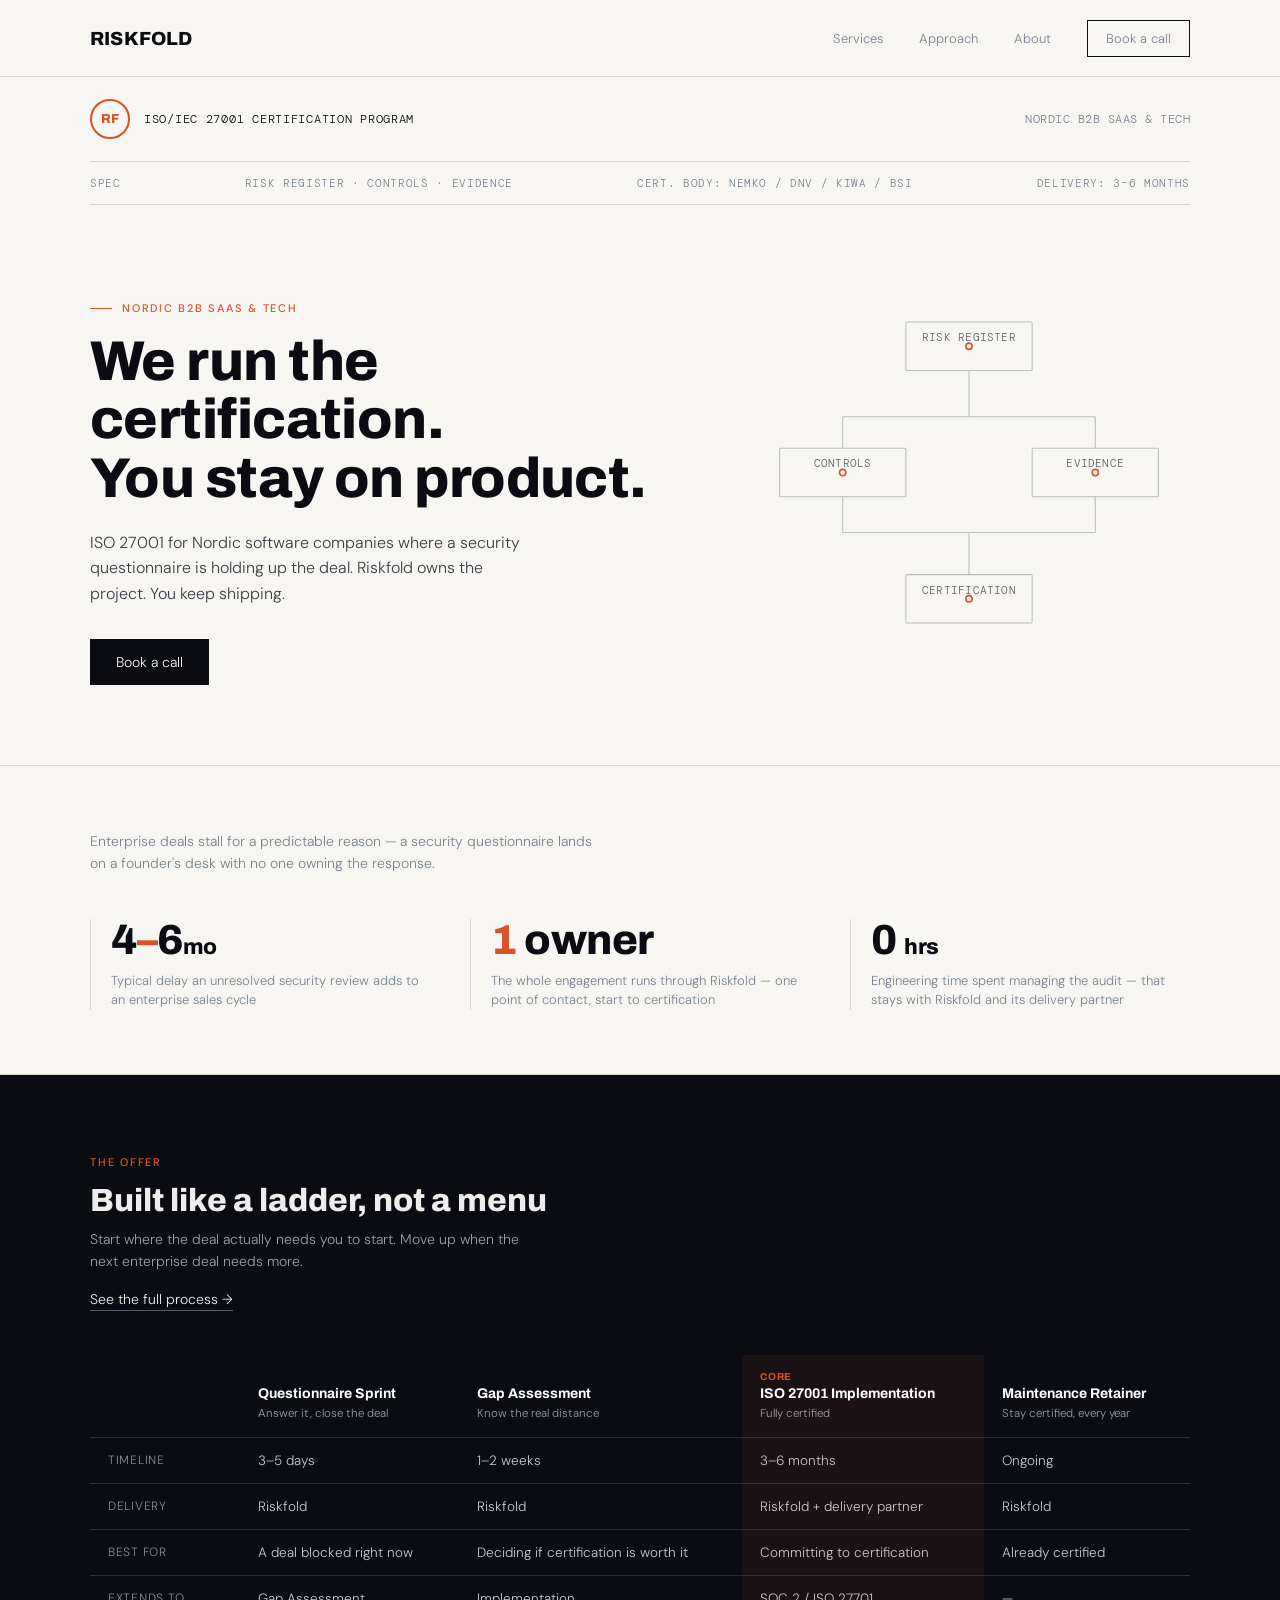
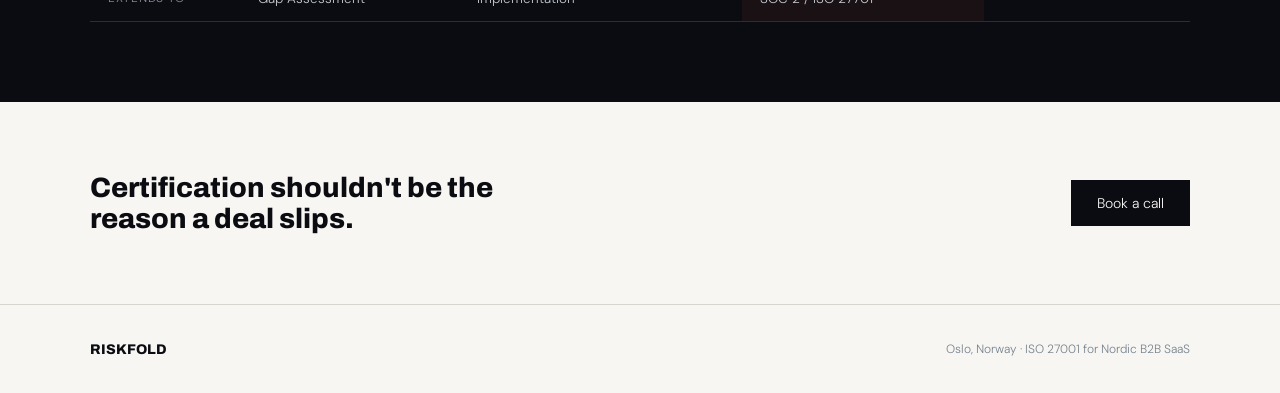
==== index.html @ 3b09d720 "Add files via upload More changes to mobile site" ====
<!DOCTYPE html>
<html lang="en">
<head>
<meta charset="UTF-8">
<meta name="viewport" content="width=device-width, initial-scale=1">
<title>Riskfold — ISO 27001 for Nordic B2B SaaS</title>
<meta name="description" content="We run the ISO 27001 certification. You stay on product. Certification support for Nordic B2B SaaS and technology companies.">
<link rel="preconnect" href="https://fonts.googleapis.com">
<link href="https://fonts.googleapis.com/css2?family=Archivo:wght@500;700;800;900&family=DM+Sans:opsz,wght@9..40,300;9..40,400;9..40,500&family=DM+Mono:wght@400;500&display=swap" rel="stylesheet">
<link rel="stylesheet" href="styles.css">
<script>
  window.va = window.va || function () { (window.vaq = window.vaq || []).push(arguments); };
</script>
<script defer src="/_vercel/insights/script.js"></script>
<link rel="icon" href="favicon.ico" sizes="any">
<link rel="icon" type="image/png" sizes="32x32" href="favicon-32x32.png">
<link rel="icon" type="image/png" sizes="16x16" href="favicon-16x16.png">
<link rel="apple-touch-icon" sizes="180x180" href="apple-touch-icon.png">
<script src="nav.js" defer></script>
</head>
<body>

<nav>
  <div class="wrap">
    <a class="word" href="index.html">RISKFOLD</a>
    <div class="navlinks">
      <a href="services.html">Services</a>
      <a href="approach.html">Approach</a>
      <a href="about.html">About</a>
      <a class="nav-cta" href="contact.html">Book a call</a>
    </div>
    <button class="nav-toggle" aria-label="Open menu" aria-expanded="false">
      <span></span><span></span><span></span>
    </button>
  </div>
</nav>
<div class="mobile-menu" id="mobileMenu">
  <a href="index.html">Home</a>
  <a href="services.html">Services</a>
  <a href="approach.html">Approach</a>
  <a href="about.html">About</a>
  <a class="nav-cta-mobile" href="contact.html">Book a call</a>
</div>

<div class="wrap">
  <div class="badgebar">
    <div class="badgebar-l"><a class="badge-circle" href="https://www.linkedin.com/company/riskfold" target="_blank" rel="noopener" aria-label="Riskfold on LinkedIn">RF</a><div class="badgebar-tag">ISO/IEC 27001 Certification Program</div></div>
    <div class="badgebar-r">Nordic B2B SaaS &amp; Tech</div>
  </div>
  <div class="specbar">
    <span>Spec</span>
    <span>Risk Register · Controls · Evidence</span>
    <span>Cert. Body: Nemko / DNV / Kiwa / BSI</span>
    <span>Delivery: 3–6 Months</span>
  </div>
</div>

<section class="hero">
  <div class="wrap hero-grid">
    <div>
      <div class="eyebrow">Nordic B2B SaaS &amp; tech</div>
      <h1 class="hero-h disp">We run the certification.<br>You stay on product.</h1>
      <p class="hero-sub">ISO 27001 for Nordic software companies where a security questionnaire is holding up the deal. Riskfold owns the project. You keep shipping.</p>
      <div class="cta-row">
        <a class="cta-primary" href="contact.html">Book a call</a>
      </div>
    </div>
    <div>
      <svg class="schematic" viewBox="0 0 420 360" xmlns="http://www.w3.org/2000/svg" role="img" aria-label="Schematic diagram of an ISMS control structure">
        <g fill="none" stroke="#B9BCC1" stroke-width="1">
          <rect x="150" y="20" width="120" height="46" rx="1"/>
          <rect x="30" y="140" width="120" height="46" rx="1"/>
          <rect x="270" y="140" width="120" height="46" rx="1"/>
          <rect x="150" y="260" width="120" height="46" rx="1"/>
          <line x1="210" y1="66" x2="210" y2="110"/>
          <line x1="90" y1="110" x2="330" y2="110"/>
          <line x1="90" y1="110" x2="90" y2="140"/>
          <line x1="330" y1="110" x2="330" y2="140"/>
          <line x1="90" y1="186" x2="90" y2="220"/>
          <line x1="330" y1="186" x2="330" y2="220"/>
          <line x1="90" y1="220" x2="330" y2="220"/>
          <line x1="210" y1="220" x2="210" y2="260"/>
        </g>
        <g fill="none" stroke="#DB5227" stroke-width="1.5">
          <circle cx="210" cy="43" r="3"/>
          <circle cx="90" cy="163" r="3"/>
          <circle cx="330" cy="163" r="3"/>
          <circle cx="210" cy="283" r="3"/>
        </g>
        <g font-family="DM Mono, monospace" font-size="10.5" fill="#5B5F66" letter-spacing="0.02em">
          <text x="210" y="38" text-anchor="middle">RISK REGISTER</text>
          <text x="90" y="158" text-anchor="middle">CONTROLS</text>
          <text x="330" y="158" text-anchor="middle">EVIDENCE</text>
          <text x="210" y="278" text-anchor="middle">CERTIFICATION</text>
        </g>
      </svg>
    </div>
  </div>
</section>

<section class="stats">
  <div class="wrap">
    <p class="stats-head">Enterprise deals stall for a predictable reason — a security questionnaire lands on a founder's desk with no one owning the response.</p>
    <div class="stat-row">
      <div class="stat">
        <div class="stat-num disp">4<span class="accent">–</span>6<span style="font-size:22px;">mo</span></div>
        <div class="stat-label">Typical delay an unresolved security review adds to an enterprise sales cycle</div>
      </div>
      <div class="stat">
        <div class="stat-num disp"><span class="accent">1</span> owner</div>
        <div class="stat-label">The whole engagement runs through Riskfold — one point of contact, start to certification</div>
      </div>
      <div class="stat">
        <div class="stat-num disp">0 <span style="font-size:22px;">hrs</span></div>
        <div class="stat-label">Engineering time spent managing the audit — that stays with Riskfold and its delivery partner</div>
      </div>
    </div>
  </div>
</section>

<section class="spec">
  <div class="wrap">
    <div class="spec-head">
      <div class="spec-eyebrow">The offer</div>
      <div class="spec-title disp">Built like a ladder, not a menu</div>
      <p class="spec-desc">Start where the deal actually needs you to start. Move up when the next enterprise deal needs more.</p>
      <a class="cta-secondary-light" href="approach.html">See the full process →</a>
    </div>
    <div class="table-scroll">
    <table class="spec-table">
      <thead>
        <tr>
          <th></th>
          <th class="tier-h">Questionnaire Sprint<span class="sub">Answer it, close the deal</span></th>
          <th class="tier-h">Gap Assessment<span class="sub">Know the real distance</span></th>
          <th class="tier-h featured"><span class="tag">Core</span>ISO 27001 Implementation<span class="sub">Fully certified</span></th>
          <th class="tier-h">Maintenance Retainer<span class="sub">Stay certified, every year</span></th>
        </tr>
      </thead>
      <tbody>
        <tr>
          <td>Timeline</td>
          <td>3–5 days</td>
          <td>1–2 weeks</td>
          <td class="featured">3–6 months</td>
          <td>Ongoing</td>
        </tr>
        <tr>
          <td>Delivery</td>
          <td>Riskfold</td>
          <td>Riskfold</td>
          <td class="featured">Riskfold + delivery partner</td>
          <td>Riskfold</td>
        </tr>
        <tr>
          <td>Best for</td>
          <td>A deal blocked right now</td>
          <td>Deciding if certification is worth it</td>
          <td class="featured">Committing to certification</td>
          <td>Already certified</td>
        </tr>
        <tr>
          <td>Extends to</td>
          <td>Gap Assessment</td>
          <td>Implementation</td>
          <td class="featured">SOC 2 / ISO 27701</td>
          <td>—</td>
        </tr>
      </tbody>
    </table>
    </div>
  </div>
</section>

<section class="strip">
  <div class="wrap strip-grid">
    <div class="strip-h disp">Certification shouldn't be the reason a deal slips.</div>
    <a class="cta-primary" href="contact.html">Book a call</a>
  </div>
</section>

<footer>
  <div class="wrap foot-grid">
    <div class="foot-word">RISKFOLD</div>
    <div class="foot-meta">Oslo, Norway · ISO 27001 for Nordic B2B SaaS</div>
  </div>
</footer>

</body>
</html>
---- styles.css ----
:root{
  --paper:#F7F6F3;
  --ink:#0A0C12;
  --steel:#76828E;
  --hairline:#D8D5CE;
  --accent:#DB5227;
  --dark:#0A0C12;
  --dark-line:#2B2E38;
}
*{box-sizing:border-box;margin:0;padding:0;}
html{scroll-behavior:smooth;}
html, body{overflow-x:hidden;max-width:100%;}
body{
  background:var(--paper);
  color:var(--ink);
  font-family:'DM Sans',sans-serif;
  font-weight:300;
  -webkit-font-smoothing:antialiased;
}
.disp{font-family:'Archivo',sans-serif;}
.mono{font-family:'DM Mono',monospace;}
a{color:inherit;}
.wrap{max-width:1180px;margin:0 auto;padding:0 40px;}
@media (max-width:720px){ .wrap{padding:0 20px;} }

/* NAV */
nav{border-bottom:1px solid var(--hairline);}
nav .wrap{display:flex;align-items:center;justify-content:space-between;height:76px;}
.word{font-family:'Archivo',sans-serif;font-weight:800;font-size:19px;letter-spacing:.01em;text-decoration:none;color:var(--ink);}
.navlinks{display:flex;gap:36px;align-items:center;}
.navlinks a{font-size:13px;color:var(--steel);text-decoration:none;}
.navlinks a:hover, .navlinks a.active{color:var(--ink);}
.nav-cta{
  font-size:13px;color:var(--ink);border:1px solid var(--ink);padding:9px 18px;
  text-decoration:none;transition:background .15s,color .15s;
}
.nav-cta:hover{background:var(--accent);border-color:var(--accent);color:var(--paper);}
@media (max-width:720px){ .navlinks{display:none;} }

.nav-toggle{
  display:none;
  flex-direction:column;
  justify-content:center;
  align-items:flex-end;
  gap:5px;
  width:32px;height:32px;
  background:none;border:none;cursor:pointer;padding:0;
  flex:none;
}
.nav-toggle span{
  display:block;width:24px;height:2px;background:var(--ink);
  transition:transform .2s ease, opacity .2s ease;
}
.nav-toggle.open span:nth-child(1){transform:translateY(7px) rotate(45deg);}
.nav-toggle.open span:nth-child(2){opacity:0;}
.nav-toggle.open span:nth-child(3){transform:translateY(-7px) rotate(-45deg);width:24px;}
@media (max-width:720px){ .nav-toggle{display:flex;} }

.mobile-menu{display:none;flex-direction:column;border-bottom:1px solid var(--hairline);background:var(--paper);}
.mobile-menu.open{display:flex;}
.mobile-menu a{padding:16px 20px;font-size:15px;color:var(--ink);text-decoration:none;border-top:1px solid var(--hairline);}
.mobile-menu a:first-child{border-top:none;}
.mobile-menu a.nav-cta-mobile{color:var(--accent);font-weight:500;}
@media (min-width:721px){ .mobile-menu{display:none !important;} }

/* BADGE / SPEC BAR (all pages) */
.badgebar{padding:22px 0;border-bottom:1px solid var(--hairline);display:flex;justify-content:space-between;align-items:center;gap:16px;flex-wrap:wrap;}
.badgebar-l{display:flex;align-items:center;gap:14px;}
.badge-circle{width:40px;height:40px;flex:none;border-radius:50%;border:2px solid var(--accent);display:flex;align-items:center;justify-content:center;font-family:'Archivo',sans-serif;font-weight:800;font-size:13px;letter-spacing:-0.01em;color:var(--accent);text-decoration:none;transition:background .15s,color .15s;}
.badge-circle:hover{background:var(--accent);color:#fff;}
.badgebar-tag{font-family:'DM Mono',monospace;font-size:12px;letter-spacing:.06em;text-transform:uppercase;color:var(--ink);}
.badgebar-r{font-family:'DM Mono',monospace;font-size:12px;letter-spacing:.04em;text-transform:uppercase;color:var(--steel);}
@media (max-width:720px){ .badgebar-r{display:none;} }
.specbar{padding:14px 0;border-bottom:1px solid var(--hairline);display:flex;justify-content:space-between;flex-wrap:wrap;gap:10px 24px;}
.specbar span{font-family:'DM Mono',monospace;font-size:11px;letter-spacing:.06em;color:var(--steel);text-transform:uppercase;}
@media (max-width:900px){ .specbar span:nth-child(n+3){display:none;} }

/* PAGE HEADER (interior pages) */
.pagehead{padding:72px 0 56px;border-bottom:1px solid var(--hairline);}
.eyebrow{
  font-size:11px;letter-spacing:.16em;text-transform:uppercase;color:var(--accent);
  font-weight:500;margin-bottom:18px;display:flex;align-items:center;gap:10px;
}
.eyebrow::before{content:'';width:22px;height:1px;background:var(--accent);}
h1.page-h{font-size:44px;line-height:1.08;font-weight:800;letter-spacing:-.01em;margin-bottom:18px;max-width:760px;}
@media (max-width:720px){ h1.page-h{font-size:32px;} }
.page-sub{font-size:16px;line-height:1.6;color:#3A3D44;max-width:560px;}

/* HERO (home only) */
.hero{padding:96px 0 80px;border-bottom:1px solid var(--hairline);}
.hero-grid{display:grid;grid-template-columns:1.15fr 0.85fr;gap:60px;align-items:center;}
@media (max-width:900px){ .hero-grid{grid-template-columns:1fr;} }
h1.hero-h{font-size:56px;line-height:1.04;font-weight:800;letter-spacing:-.01em;margin-bottom:22px;}
@media (max-width:720px){ h1.hero-h{font-size:38px;} }
.hero-sub{font-size:16px;line-height:1.6;color:#3A3D44;max-width:440px;margin-bottom:32px;}
.cta-row{display:flex;gap:14px;align-items:center;flex-wrap:wrap;}
.cta-primary{
  background:var(--ink);color:var(--paper);font-size:14px;padding:14px 26px;
  text-decoration:none;display:inline-block;transition:background .15s;border:none;cursor:pointer;
  font-family:'DM Sans',sans-serif;
}
.cta-primary:hover{background:var(--accent);}
.cta-secondary{font-size:14px;color:var(--ink);text-decoration:none;border-bottom:1px solid var(--ink);padding-bottom:2px;}
.cta-secondary-light{font-size:14px;color:#EDEDEB;text-decoration:none;border-bottom:1px solid #5A5F6A;padding-bottom:2px;display:inline-block;margin-top:18px;transition:color .15s,border-color .15s;}
.cta-secondary-light:hover{color:var(--accent);border-color:var(--accent);}
.schematic{width:100%;height:auto;}

/* STATS */
.stats{padding:64px 0;border-bottom:1px solid var(--hairline);}
.stats-head{font-size:14px;color:var(--steel);max-width:520px;margin-bottom:44px;line-height:1.6;}
.stat-row{display:grid;grid-template-columns:repeat(3,1fr);gap:40px;}
@media (max-width:720px){ .stat-row{grid-template-columns:1fr;gap:32px;} }
.stat{border-left:1px solid var(--hairline);padding-left:20px;}
.stat-num{font-family:'Archivo',sans-serif;font-weight:800;font-size:42px;line-height:1;
  font-variant-numeric:tabular-nums;letter-spacing:-.01em;}
.stat-num .accent{color:var(--accent);}
.stat-label{font-size:13px;color:var(--steel);margin-top:10px;line-height:1.5;}

/* SPEC / SIGNATURE TABLE */
.spec{background:var(--dark);color:#EDEDEB;padding:80px 0;}
.spec-head{margin-bottom:44px;}
.spec-eyebrow{font-size:11px;letter-spacing:.16em;text-transform:uppercase;color:var(--accent);font-weight:500;margin-bottom:14px;}
.spec-title{font-family:'Archivo',sans-serif;font-weight:800;font-size:32px;margin-bottom:10px;}
.spec-desc{font-size:14px;color:#9BA0AA;max-width:460px;line-height:1.6;}
.table-scroll{overflow-x:auto;-webkit-overflow-scrolling:touch;margin:0 -4px;padding:0 4px;}
.spec-table{width:100%;min-width:640px;border-collapse:collapse;font-size:13.5px;}
.spec-table th{text-align:left;font-family:'Archivo',sans-serif;font-weight:700;font-size:14px;
  padding:16px 18px;border-bottom:1px solid var(--dark-line);vertical-align:bottom;}
.spec-table th.tier-h{color:#fff;}
.spec-table th.tier-h .sub{display:block;font-family:'DM Sans',sans-serif;font-weight:300;font-size:11.5px;color:#9BA0AA;margin-top:5px;}
.spec-table td{padding:14px 18px;border-bottom:1px solid var(--dark-line);color:#C7CAD1;vertical-align:top;}
.spec-table td:first-child, .spec-table th:first-child{color:#8B909A;font-size:12px;text-transform:uppercase;letter-spacing:.06em;width:150px;}
.spec-table tr td.featured, .spec-table th.featured{background:rgba(219,82,39,0.08);}
.spec-table th.featured{color:#fff;}
.spec-table .tag{font-size:10px;letter-spacing:.08em;text-transform:uppercase;color:var(--accent);display:block;margin-bottom:4px;}
@media (max-width:900px){
  .spec-table{font-size:12px;}
  .spec-table td, .spec-table th{padding:10px 10px;}
  .spec-table td:first-child, .spec-table th:first-child{width:90px;}
}

/* SERVICE TIER CARDS (services page) */
.tiers{padding:70px 0;border-bottom:1px solid var(--hairline);}
.tier-list{display:flex;flex-direction:column;}
.tier-card{display:grid;grid-template-columns:44px 1fr 220px;gap:28px;padding:36px 0;border-top:1px solid var(--hairline);}
.tier-card:last-child{border-bottom:1px solid var(--hairline);}
@media (max-width:800px){ .tier-card{grid-template-columns:1fr;gap:12px;} }
.tier-idx{font-family:'DM Mono',monospace;font-size:13px;color:var(--steel);padding-top:4px;}
.tier-body h3{font-family:'Archivo',sans-serif;font-weight:700;font-size:21px;margin-bottom:8px;}
.tier-body p{font-size:14.5px;line-height:1.65;color:#3A3D44;max-width:520px;margin-bottom:14px;}
.tier-body .cta-primary{padding:13px 110px;font-size:13px;display:table;margin:4px auto 0;}
.tier-meta{font-size:12px;color:var(--steel);text-align:right;}
.tier-meta span{display:block;margin-bottom:6px;}
.tier-meta b{color:var(--ink);font-weight:500;display:block;}
@media (max-width:800px){ .tier-meta{text-align:left;} .tier-body .cta-primary{margin:4px 0 0;} }

/* TIMELINE (approach page) */
.timeline{padding:70px 0;border-bottom:1px solid var(--hairline);}
.tl-item{display:grid;grid-template-columns:80px 1fr;gap:24px;padding:28px 0;border-top:1px solid var(--hairline);}
.tl-item:last-child{border-bottom:1px solid var(--hairline);}
@media (max-width:700px){ .tl-item{grid-template-columns:1fr;gap:6px;} }
.tl-num{font-family:'Archivo',sans-serif;font-weight:800;font-size:22px;color:var(--accent);}
.tl-body h3{font-family:'Archivo',sans-serif;font-weight:700;font-size:17px;margin-bottom:8px;}
.tl-body p{font-size:14px;line-height:1.65;color:#3A3D44;max-width:600px;}

/* CALLOUT (used on approach/about) */
.callout{background:#EFEDE7;border-left:2px solid var(--accent);padding:24px 28px;margin:0 0 4px;}
.callout p{font-size:14px;line-height:1.65;color:#2E3036;}
.callout p strong{color:var(--ink);}

/* ABOUT bio */
.bio{padding:70px 0;border-bottom:1px solid var(--hairline);}
.bio-grid{display:grid;grid-template-columns:1fr 1fr;gap:60px;}
@media (max-width:800px){ .bio-grid{grid-template-columns:1fr;} }
.bio-grid h2{font-family:'Archivo',sans-serif;font-weight:800;font-size:24px;margin-bottom:16px;}
.bio-grid p{font-size:15px;line-height:1.7;color:#2E3036;margin-bottom:16px;}
.creds{list-style:none;margin-top:8px;}
.creds li{font-size:13px;color:var(--steel);padding:10px 0;border-top:1px solid var(--hairline);}
.creds li:last-child{border-bottom:1px solid var(--hairline);}
.creds li b{color:var(--ink);font-weight:500;}

/* CONTACT */
.contact-wrap{padding:70px 0;border-bottom:1px solid var(--hairline);}
.contact-grid{display:grid;grid-template-columns:1fr 1fr;gap:60px;}
@media (max-width:800px){ .contact-grid{grid-template-columns:1fr;} }
.contact-info h2{font-family:'Archivo',sans-serif;font-weight:800;font-size:22px;margin-bottom:14px;}
.contact-info p{font-size:14.5px;line-height:1.7;color:#3A3D44;margin-bottom:26px;max-width:400px;}
.contact-list{list-style:none;}
.contact-list li{padding:12px 0;border-top:1px solid var(--hairline);font-size:13.5px;}
.contact-list li:last-child{border-bottom:1px solid var(--hairline);}
.contact-list span{display:block;color:var(--steel);font-size:11px;text-transform:uppercase;letter-spacing:.06em;margin-bottom:3px;}
.contact-list a{text-decoration:none;color:var(--ink);}
.contact-list a:hover{color:var(--accent);}

.form-group{margin-bottom:18px;}
.form-group label{display:block;font-size:12px;color:var(--steel);text-transform:uppercase;letter-spacing:.06em;margin-bottom:7px;}
.form-group input, .form-group textarea{
  width:100%;border:1px solid var(--hairline);background:#fff;padding:12px 14px;
  font-family:'DM Sans',sans-serif;font-size:14px;color:var(--ink);outline:none;
}
.form-group input:focus, .form-group textarea:focus{border-color:var(--ink);}
.form-group textarea{resize:vertical;min-height:110px;}
.form-note{font-size:12px;color:var(--steel);margin-top:14px;}

/* CTA STRIP */
.strip{padding:70px 0;border-bottom:1px solid var(--hairline);}
.strip-grid{display:flex;justify-content:space-between;align-items:center;gap:30px;flex-wrap:wrap;}
.strip-h{font-family:'Archivo',sans-serif;font-weight:800;font-size:28px;max-width:480px;}

/* FOOTER */
footer{padding:36px 0;}
.foot-grid{display:flex;justify-content:space-between;align-items:center;flex-wrap:wrap;gap:12px;}
.foot-word{font-family:'Archivo',sans-serif;font-weight:800;font-size:14px;}
.foot-meta{font-size:12px;color:var(--steel);}
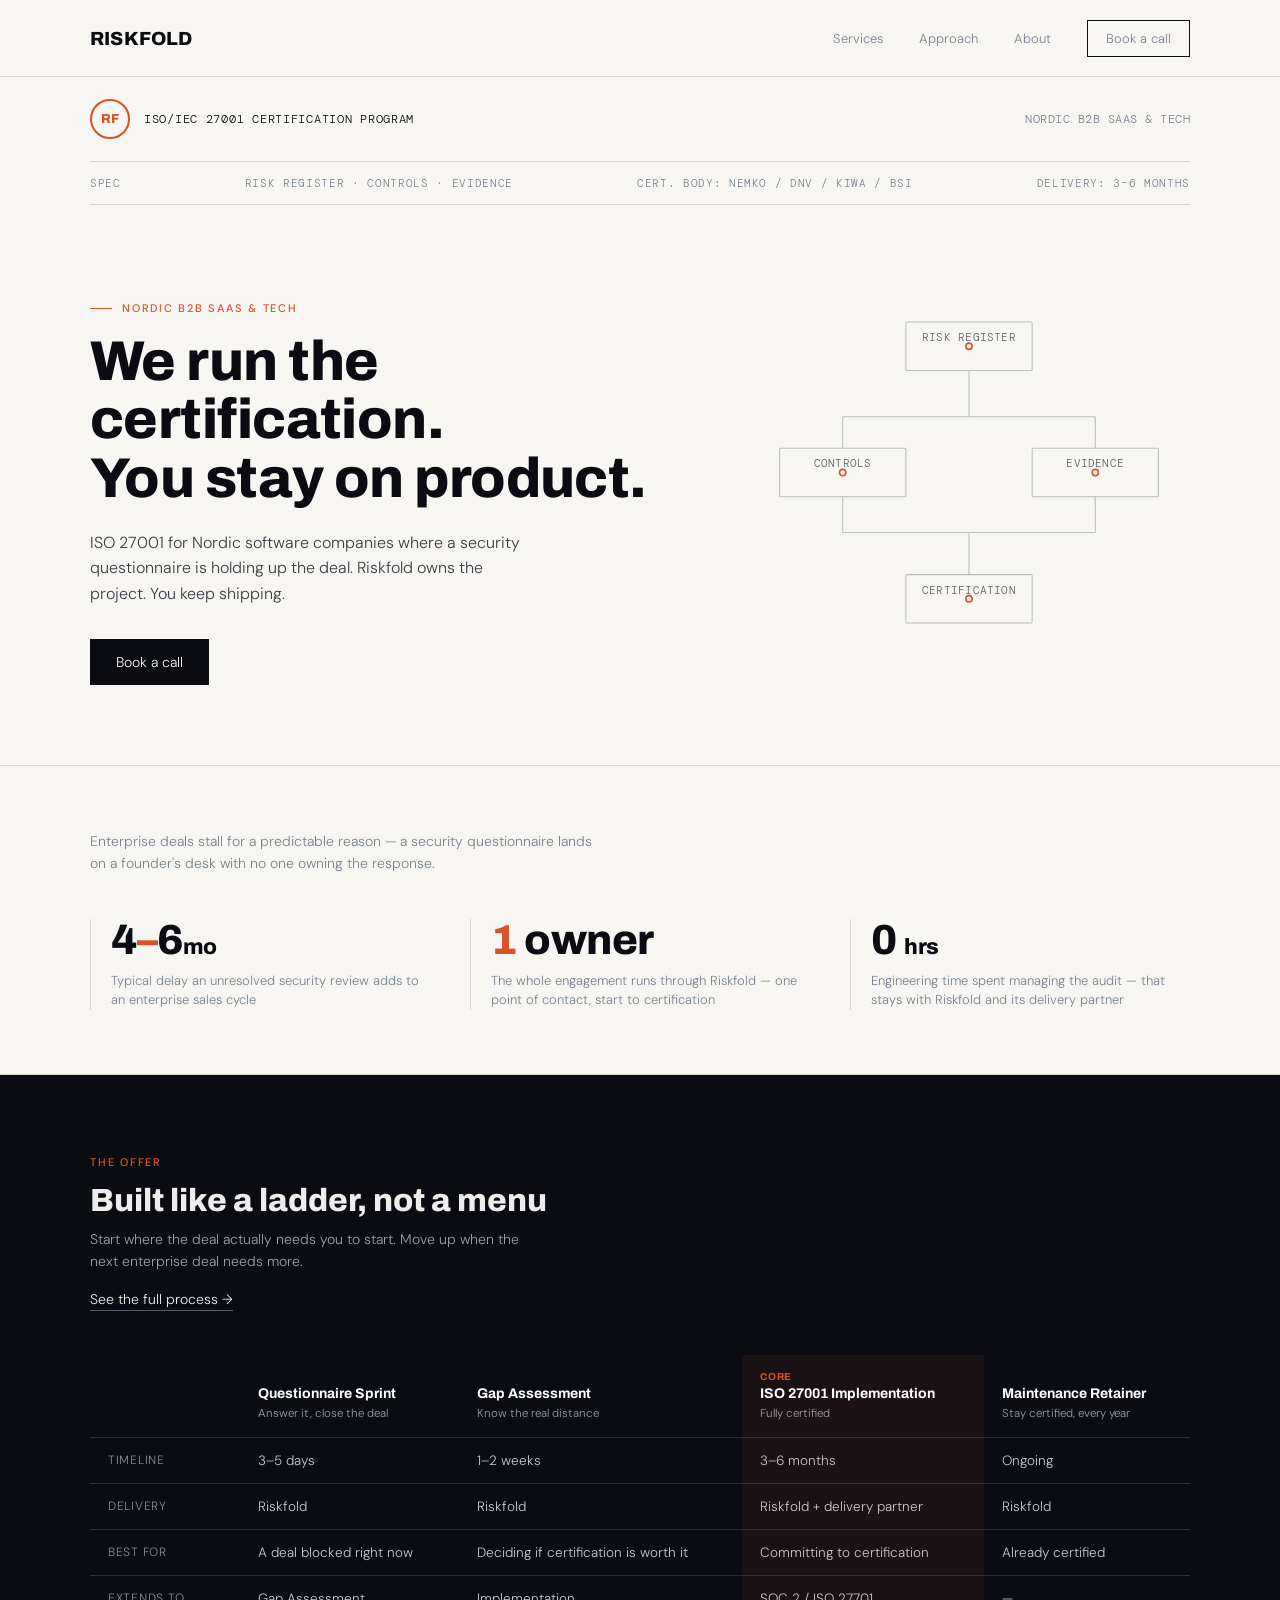
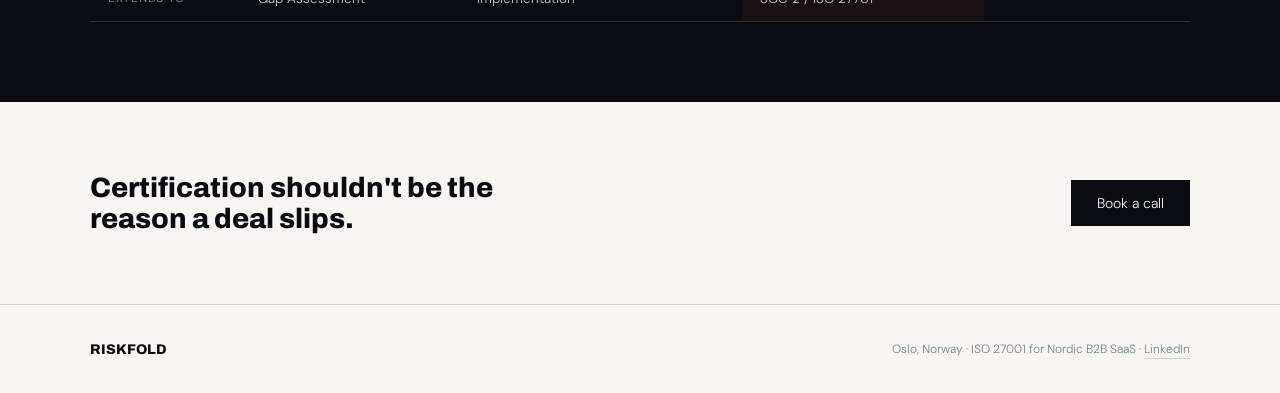
==== commit 79e7385c: "updated with linkedin" ====
--- a/index.html
+++ b/index.html
@@ -169,6 +169,50 @@
       </tbody>
     </table>
     </div>
+
+    <div class="spec-cards">
+      <div class="spec-card">
+        <div class="spec-card-head">
+          <h3>Questionnaire Sprint</h3>
+          <p class="spec-card-sub">Answer it, close the deal</p>
+        </div>
+        <div class="spec-card-row"><span>Timeline</span><span>3–5 days</span></div>
+        <div class="spec-card-row"><span>Delivery</span><span>Riskfold</span></div>
+        <div class="spec-card-row"><span>Best for</span><span>A deal blocked right now</span></div>
+        <div class="spec-card-row"><span>Extends to</span><span>Gap Assessment</span></div>
+      </div>
+      <div class="spec-card">
+        <div class="spec-card-head">
+          <h3>Gap Assessment</h3>
+          <p class="spec-card-sub">Know the real distance</p>
+        </div>
+        <div class="spec-card-row"><span>Timeline</span><span>1–2 weeks</span></div>
+        <div class="spec-card-row"><span>Delivery</span><span>Riskfold</span></div>
+        <div class="spec-card-row"><span>Best for</span><span>Deciding if certification is worth it</span></div>
+        <div class="spec-card-row"><span>Extends to</span><span>Implementation</span></div>
+      </div>
+      <div class="spec-card featured">
+        <div class="spec-card-head">
+          <span class="tag">Core</span>
+          <h3>ISO 27001 Implementation</h3>
+          <p class="spec-card-sub">Fully certified</p>
+        </div>
+        <div class="spec-card-row"><span>Timeline</span><span>3–6 months</span></div>
+        <div class="spec-card-row"><span>Delivery</span><span>Riskfold + delivery partner</span></div>
+        <div class="spec-card-row"><span>Best for</span><span>Committing to certification</span></div>
+        <div class="spec-card-row"><span>Extends to</span><span>SOC 2 / ISO 27701</span></div>
+      </div>
+      <div class="spec-card">
+        <div class="spec-card-head">
+          <h3>Maintenance Retainer</h3>
+          <p class="spec-card-sub">Stay certified, every year</p>
+        </div>
+        <div class="spec-card-row"><span>Timeline</span><span>Ongoing</span></div>
+        <div class="spec-card-row"><span>Delivery</span><span>Riskfold</span></div>
+        <div class="spec-card-row"><span>Best for</span><span>Already certified</span></div>
+        <div class="spec-card-row"><span>Extends to</span><span>—</span></div>
+      </div>
+    </div>
   </div>
 </section>
 
@@ -182,7 +226,7 @@
 <footer>
   <div class="wrap foot-grid">
     <div class="foot-word">RISKFOLD</div>
-    <div class="foot-meta">Oslo, Norway · ISO 27001 for Nordic B2B SaaS</div>
+    <div class="foot-meta">Oslo, Norway · ISO 27001 for Nordic B2B SaaS · <a href="https://www.linkedin.com/company/riskfold" target="_blank" rel="noopener">LinkedIn</a></div>
   </div>
 </footer>
 
--- a/styles.css
+++ b/styles.css
@@ -9,14 +9,19 @@
 }
 *{box-sizing:border-box;margin:0;padding:0;}
 html{scroll-behavior:smooth;}
-html, body{overflow-x:hidden;max-width:100%;}
+html{overflow-x:hidden;}
+body{max-width:100%;}
 body{
   background:var(--paper);
   color:var(--ink);
   font-family:'DM Sans',sans-serif;
   font-weight:300;
   -webkit-font-smoothing:antialiased;
-}
+  cursor: url("data:image/svg+xml;utf8,<svg xmlns='http://www.w3.org/2000/svg' width='24' height='24' viewBox='0 0 24 24'><line x1='12' y1='0' x2='12' y2='4' stroke='%230A0C12' stroke-width='1.3'/><line x1='12' y1='20' x2='12' y2='24' stroke='%230A0C12' stroke-width='1.3'/><line x1='0' y1='12' x2='4' y2='12' stroke='%230A0C12' stroke-width='1.3'/><line x1='20' y1='12' x2='24' y2='12' stroke='%230A0C12' stroke-width='1.3'/><circle cx='12' cy='12' r='8' fill='none' stroke='%230A0C12' stroke-width='1.1'/><circle cx='12' cy='12' r='1.8' fill='%23DB5227'/></svg>") 12 12, crosshair;
+}
+a, button, .nav-toggle, [role="button"]{ cursor: pointer; }
+input, textarea{ cursor: text; }
+@media (hover: none){ body{ cursor: auto; } }
 .disp{font-family:'Archivo',sans-serif;}
 .mono{font-family:'DM Mono',monospace;}
 a{color:inherit;}
@@ -24,7 +29,7 @@
 @media (max-width:720px){ .wrap{padding:0 20px;} }
 
 /* NAV */
-nav{border-bottom:1px solid var(--hairline);}
+nav{border-bottom:1px solid var(--hairline);position:sticky;top:0;z-index:100;background:var(--paper);}
 nav .wrap{display:flex;align-items:center;justify-content:space-between;height:76px;}
 .word{font-family:'Archivo',sans-serif;font-weight:800;font-size:19px;letter-spacing:.01em;text-decoration:none;color:var(--ink);}
 .navlinks{display:flex;gap:36px;align-items:center;}
@@ -56,7 +61,7 @@
 .nav-toggle.open span:nth-child(3){transform:translateY(-7px) rotate(-45deg);width:24px;}
 @media (max-width:720px){ .nav-toggle{display:flex;} }
 
-.mobile-menu{display:none;flex-direction:column;border-bottom:1px solid var(--hairline);background:var(--paper);}
+.mobile-menu{display:none;flex-direction:column;border-bottom:1px solid var(--hairline);background:var(--paper);position:fixed;top:76px;left:0;right:0;z-index:99;max-height:calc(100vh - 76px);overflow-y:auto;}
 .mobile-menu.open{display:flex;}
 .mobile-menu a{padding:16px 20px;font-size:15px;color:var(--ink);text-decoration:none;border-top:1px solid var(--hairline);}
 .mobile-menu a:first-child{border-top:none;}
@@ -124,6 +129,22 @@
 .spec-desc{font-size:14px;color:#9BA0AA;max-width:460px;line-height:1.6;}
 .table-scroll{overflow-x:auto;-webkit-overflow-scrolling:touch;margin:0 -4px;padding:0 4px;}
 .spec-table{width:100%;min-width:640px;border-collapse:collapse;font-size:13.5px;}
+@media (max-width:720px){ .table-scroll{display:none;} }
+
+.spec-cards{display:none;}
+@media (max-width:720px){
+  .spec-cards{display:flex;flex-direction:column;gap:14px;}
+}
+.spec-card{border:1px solid var(--dark-line);padding:18px;}
+.spec-card.featured{border-color:var(--accent);background:rgba(219,82,39,0.08);}
+.spec-card-head{margin-bottom:10px;padding-bottom:12px;border-bottom:1px solid var(--dark-line);}
+.spec-card-head .tag{font-size:10px;letter-spacing:.08em;text-transform:uppercase;color:var(--accent);display:block;margin-bottom:4px;}
+.spec-card-head h3{font-family:'Archivo',sans-serif;font-weight:700;font-size:17px;color:#fff;margin-bottom:4px;}
+.spec-card-sub{font-family:'DM Sans',sans-serif;font-weight:300;font-size:12px;color:#9BA0AA;}
+.spec-card-row{display:flex;justify-content:space-between;align-items:baseline;gap:12px;padding:9px 0;border-top:1px solid var(--dark-line);font-size:13px;}
+.spec-card-row:first-of-type{border-top:none;}
+.spec-card-row span:first-child{color:#8B909A;font-size:11px;text-transform:uppercase;letter-spacing:.06em;flex:none;width:90px;}
+.spec-card-row span:last-child{color:#C7CAD1;text-align:right;}
 .spec-table th{text-align:left;font-family:'Archivo',sans-serif;font-weight:700;font-size:14px;
   padding:16px 18px;border-bottom:1px solid var(--dark-line);vertical-align:bottom;}
 .spec-table th.tier-h{color:#fff;}
@@ -212,3 +233,5 @@
 .foot-grid{display:flex;justify-content:space-between;align-items:center;flex-wrap:wrap;gap:12px;}
 .foot-word{font-family:'Archivo',sans-serif;font-weight:800;font-size:14px;}
 .foot-meta{font-size:12px;color:var(--steel);}
+.foot-meta a{color:var(--steel);text-decoration:none;border-bottom:1px solid var(--hairline);padding-bottom:1px;transition:color .15s,border-color .15s;}
+.foot-meta a:hover{color:var(--accent);border-color:var(--accent);}
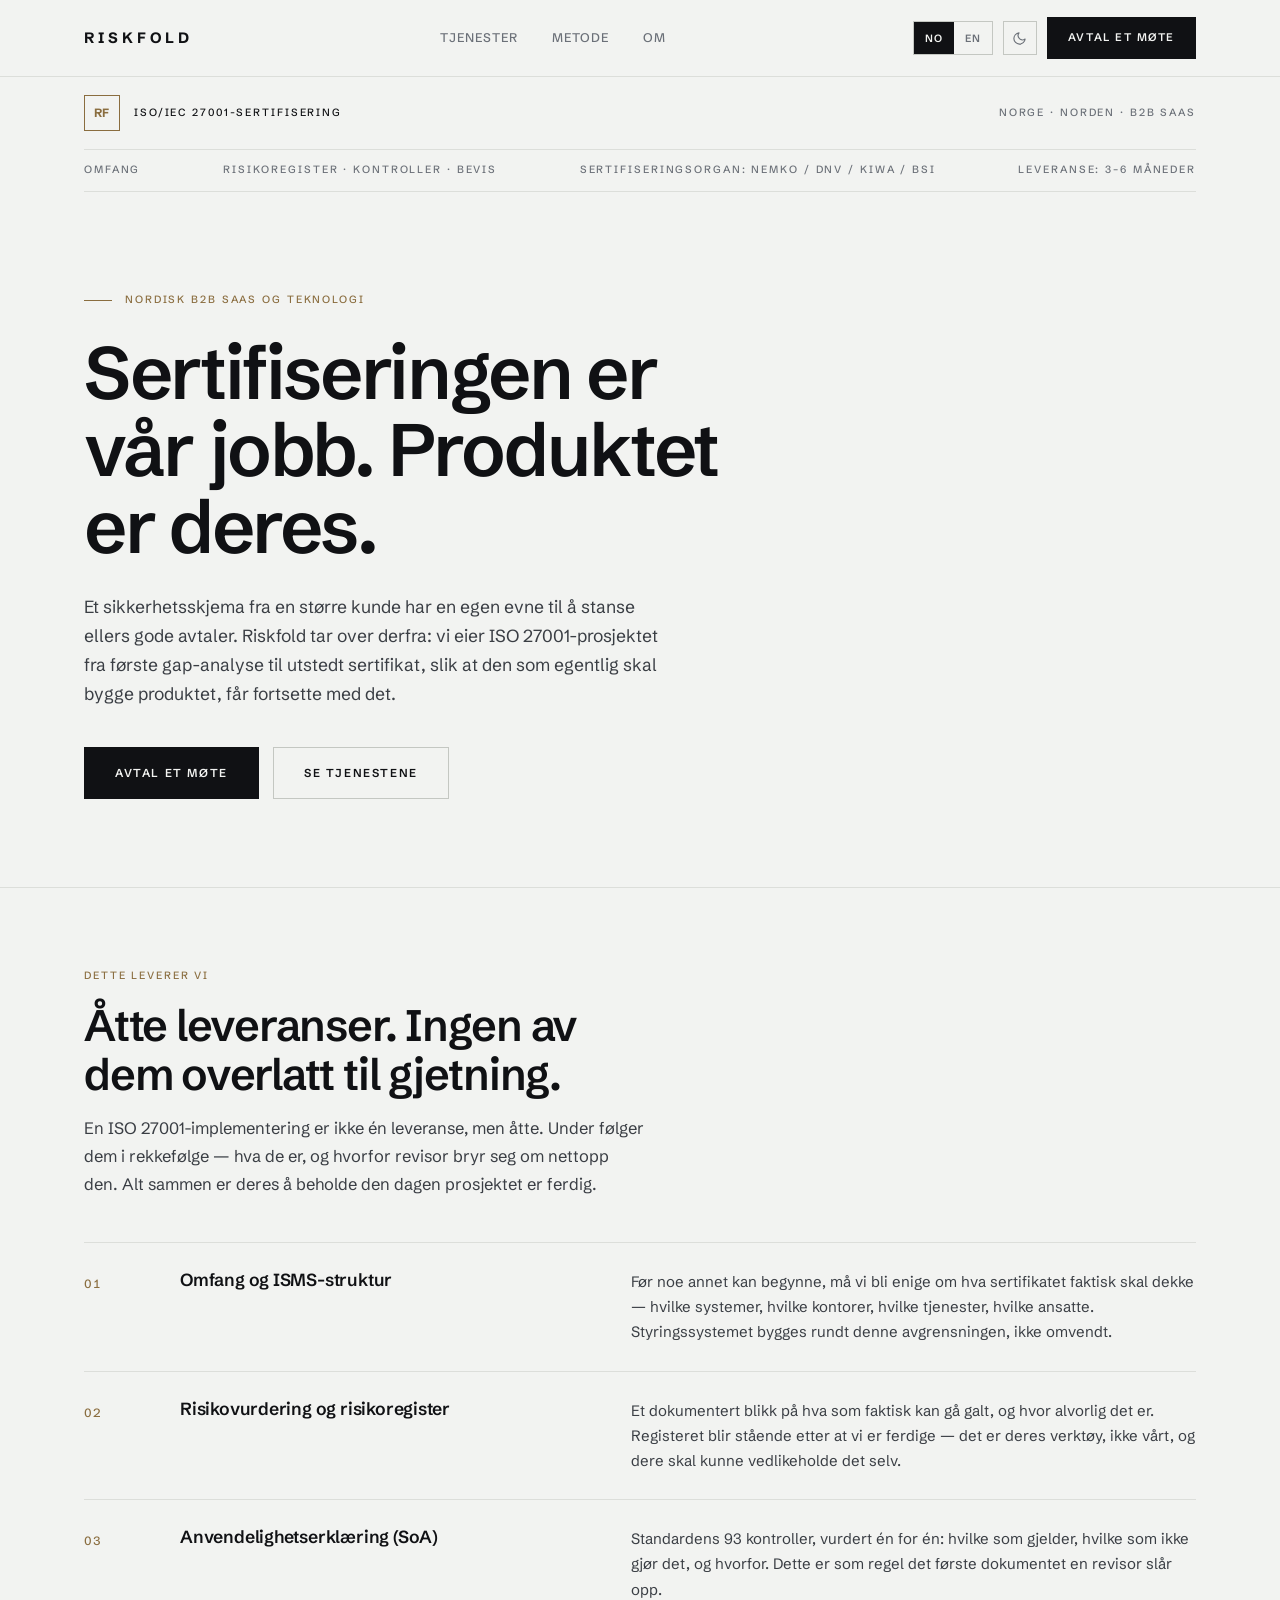
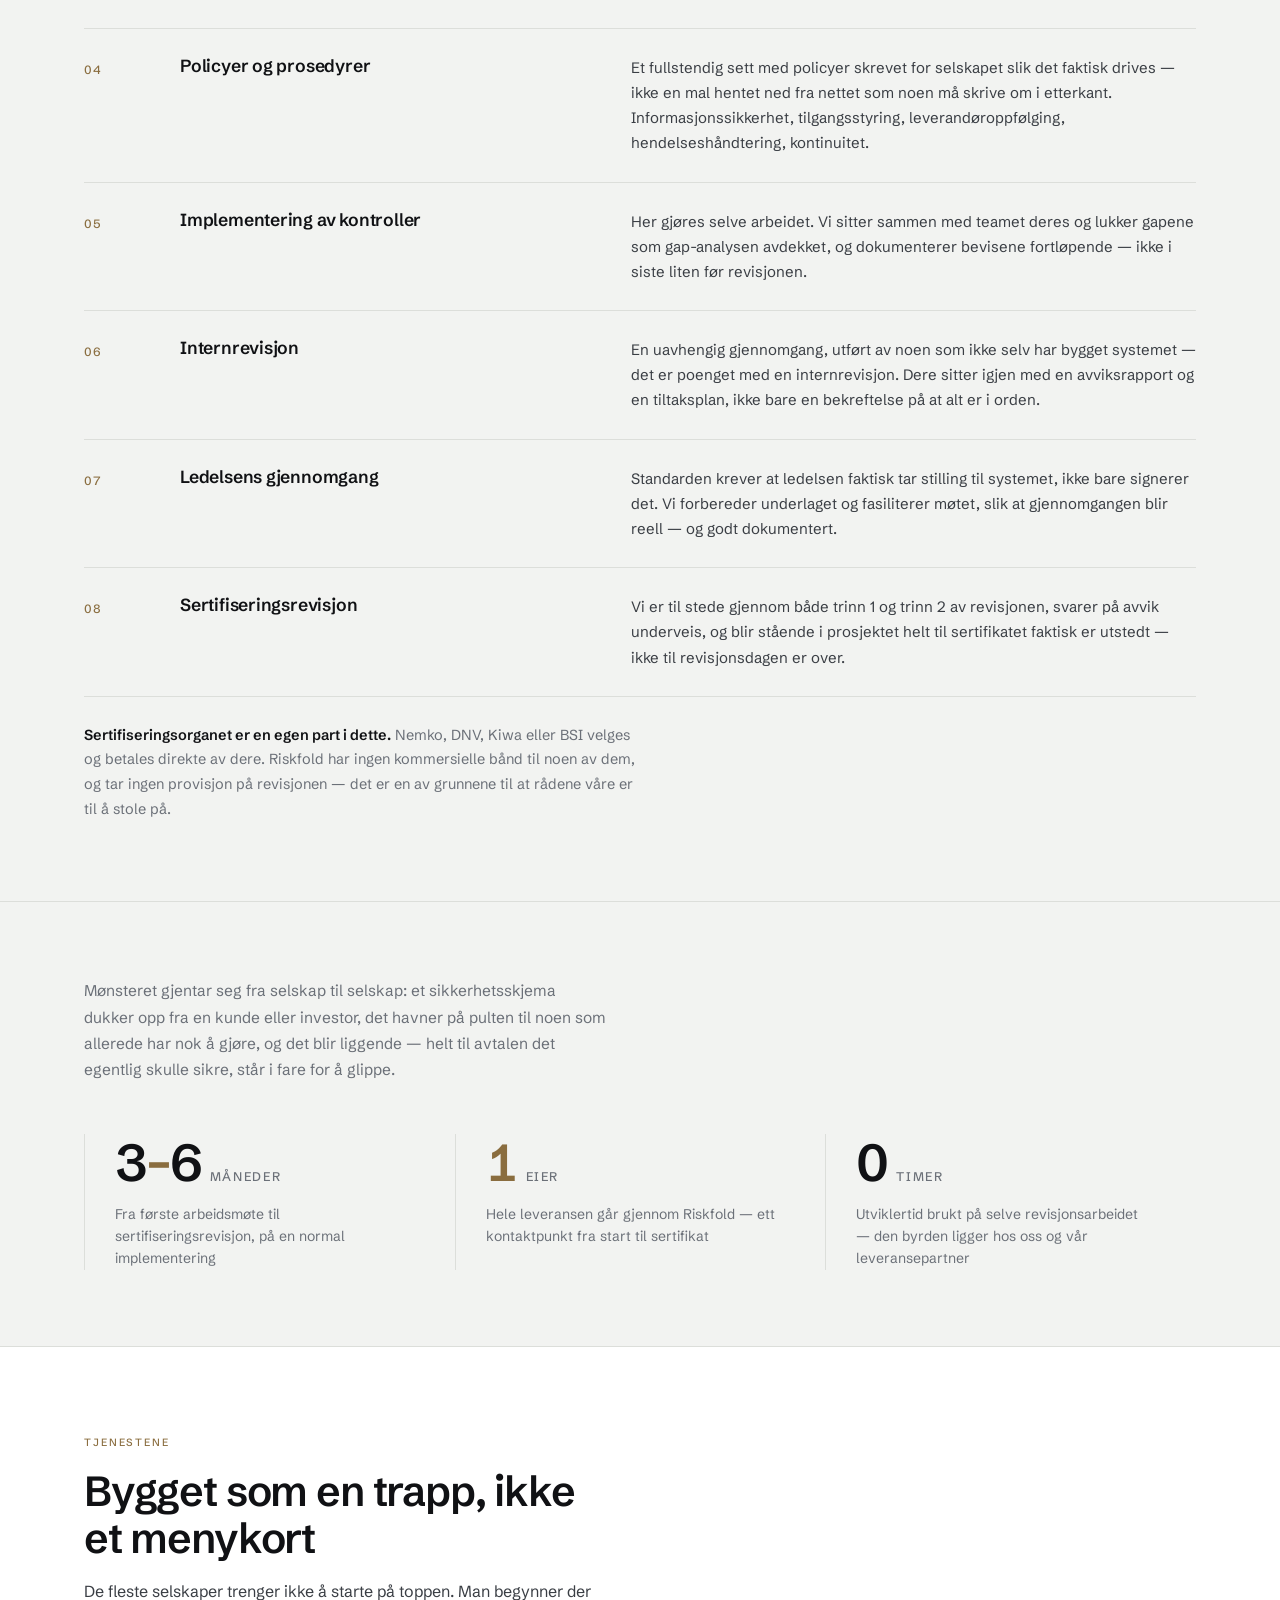
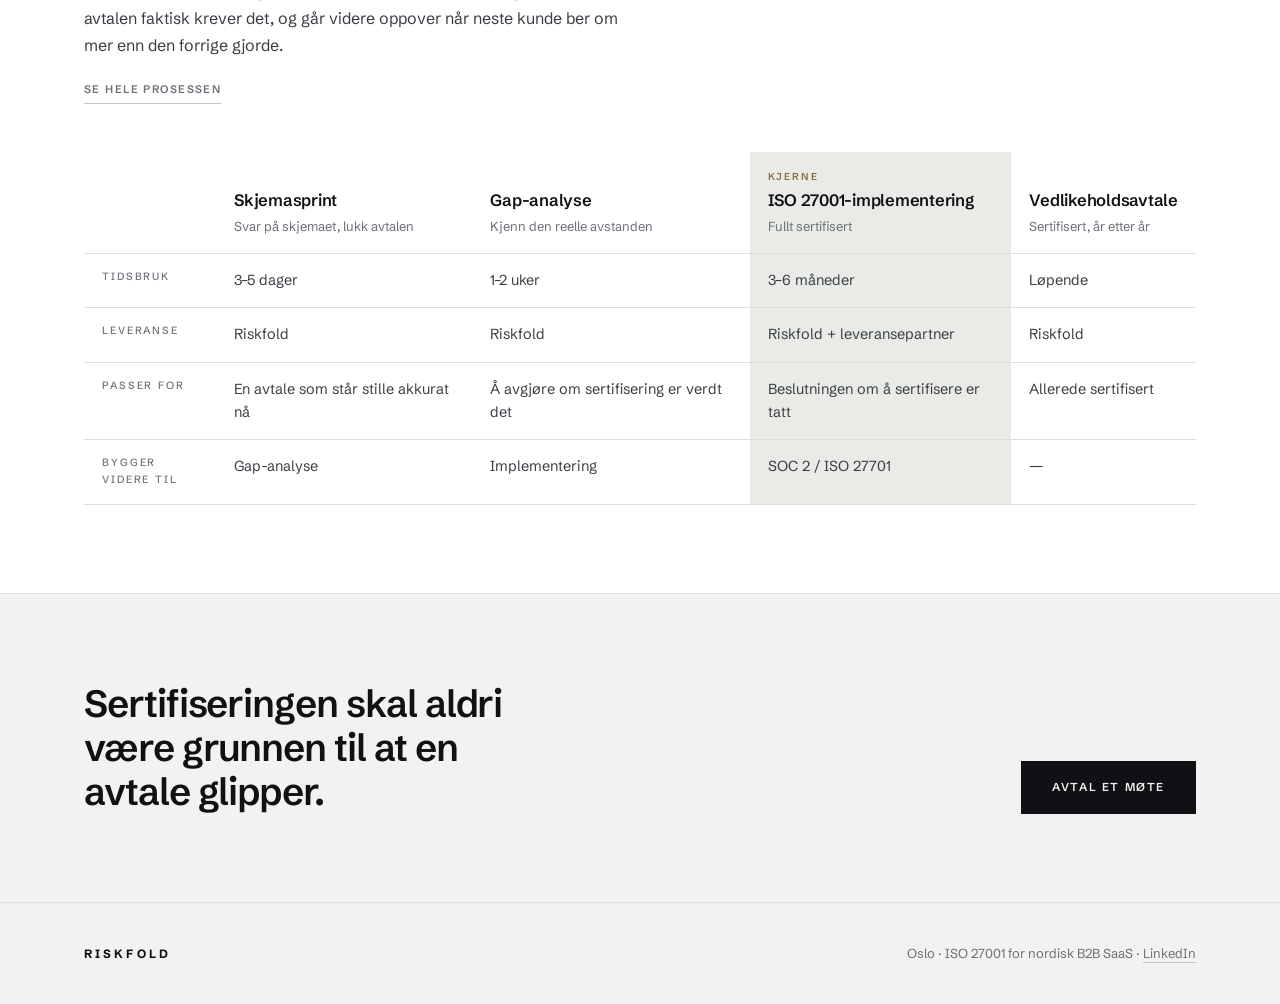
==== commit 3c7dff3b: "Riskfold V.2 Full site in Norwegian with toggle. Day/night toggle" ====
--- a/index.html
+++ b/index.html
@@ -1,14 +1,16 @@
 <!DOCTYPE html>
-<html lang="en">
+<html lang="nb" data-theme="light" data-lang="no">
 <head>
 <meta charset="UTF-8">
 <meta name="viewport" content="width=device-width, initial-scale=1">
-<title>Riskfold — ISO 27001 for Nordic B2B SaaS</title>
-<meta name="description" content="We run the ISO 27001 certification. You stay on product. Certification support for Nordic B2B SaaS and technology companies.">
+<title data-en="Riskfold — ISO 27001 certification for Nordic B2B SaaS">Riskfold — ISO 27001-sertifisering for nordisk B2B SaaS</title>
+<meta name="description" content="Vi eier sertifiseringsprosjektet. Dere holder på med produktet. ISO 27001 for nordiske programvareselskaper der et sikkerhetsskjema har lagt seg i veien for en avtale." data-en="We own the certification project. You get on with the product. ISO 27001 for Nordic software companies where a security questionnaire has settled in the way of a deal.">
 <link rel="preconnect" href="https://fonts.googleapis.com">
-<link href="https://fonts.googleapis.com/css2?family=Archivo:wght@500;700;800;900&family=DM+Sans:opsz,wght@9..40,300;9..40,400;9..40,500&family=DM+Mono:wght@400;500&display=swap" rel="stylesheet">
+<link rel="preconnect" href="https://fonts.gstatic.com" crossorigin>
+<link href="https://fonts.googleapis.com/css2?family=Schibsted+Grotesk:wght@400;500;600;700&display=swap" rel="stylesheet">
 <link rel="stylesheet" href="styles.css">
 <script>
+  (function(){try{var t=localStorage.getItem('rf-theme')||'light';document.documentElement.setAttribute('data-theme',t);}catch(e){}})();
   window.va = window.va || function () { (window.vaq = window.vaq || []).push(arguments); };
 </script>
 <script defer src="/_vercel/insights/script.js"></script>
@@ -22,195 +24,240 @@
 
 <nav>
   <div class="wrap">
-    <a class="word" href="index.html">RISKFOLD</a>
+    <a class="word" href="index.html">Riskfold</a>
     <div class="navlinks">
-      <a href="services.html">Services</a>
-      <a href="approach.html">Approach</a>
-      <a href="about.html">About</a>
-      <a class="nav-cta" href="contact.html">Book a call</a>
-    </div>
-    <button class="nav-toggle" aria-label="Open menu" aria-expanded="false">
-      <span></span><span></span><span></span>
-    </button>
+      <a href="services.html" data-en="Services">Tjenester</a>
+      <a href="approach.html" data-en="Approach">Metode</a>
+      <a href="about.html" data-en="About">Om</a>
+    </div>
+    <div class="nav-tools">
+      <div class="switch lang-switch" role="group" aria-label="Språk / Language">
+        <button type="button" data-lang="no" aria-pressed="true">NO</button>
+        <button type="button" data-lang="en" aria-pressed="false">EN</button>
+      </div>
+      <button class="theme-btn" type="button" aria-label="Bytt til mørkt tema">
+        <svg class="icon-moon" viewBox="0 0 24 24" fill="none" stroke="currentColor" stroke-width="1.8" stroke-linecap="round" stroke-linejoin="round" aria-hidden="true"><path d="M21 12.79A9 9 0 1 1 11.21 3 7 7 0 0 0 21 12.79z"/></svg>
+        <svg class="icon-sun" viewBox="0 0 24 24" fill="none" stroke="currentColor" stroke-width="1.8" stroke-linecap="round" stroke-linejoin="round" aria-hidden="true"><circle cx="12" cy="12" r="4.2"/><path d="M12 2v2.4M12 19.6V22M4.2 4.2l1.7 1.7M18.1 18.1l1.7 1.7M2 12h2.4M19.6 12H22M4.2 19.8l1.7-1.7M18.1 5.9l1.7-1.7"/></svg>
+      </button>
+      <a class="nav-cta" href="contact.html" data-en="Book a call">Avtal et møte</a>
+      <button class="nav-toggle" aria-label="Åpne meny" aria-expanded="false">
+        <span></span><span></span><span></span>
+      </button>
+    </div>
   </div>
 </nav>
 <div class="mobile-menu" id="mobileMenu">
-  <a href="index.html">Home</a>
-  <a href="services.html">Services</a>
-  <a href="approach.html">Approach</a>
-  <a href="about.html">About</a>
-  <a class="nav-cta-mobile" href="contact.html">Book a call</a>
+  <a href="index.html" data-en="Home">Hjem</a>
+  <a href="services.html" data-en="Services">Tjenester</a>
+  <a href="approach.html" data-en="Approach">Metode</a>
+  <a href="about.html" data-en="About">Om</a>
+  <a class="nav-cta-mobile" href="contact.html" data-en="Book a call">Avtal et møte</a>
 </div>
 
 <div class="wrap">
-  <div class="badgebar">
-    <div class="badgebar-l"><a class="badge-circle" href="https://www.linkedin.com/company/riskfold" target="_blank" rel="noopener" aria-label="Riskfold on LinkedIn">RF</a><div class="badgebar-tag">ISO/IEC 27001 Certification Program</div></div>
-    <div class="badgebar-r">Nordic B2B SaaS &amp; Tech</div>
+  <div class="masthead">
+    <div class="masthead-l">
+      <a class="mark" href="https://www.linkedin.com/company/riskfold" target="_blank" rel="noopener" aria-label="Riskfold på LinkedIn">RF</a>
+      <div class="masthead-tag label" data-en="ISO/IEC 27001 certification">ISO/IEC 27001-sertifisering</div>
+    </div>
+    <div class="masthead-r label" data-en="Norway · Nordics · B2B SaaS">Norge · Norden · B2B SaaS</div>
   </div>
   <div class="specbar">
-    <span>Spec</span>
-    <span>Risk Register · Controls · Evidence</span>
-    <span>Cert. Body: Nemko / DNV / Kiwa / BSI</span>
-    <span>Delivery: 3–6 Months</span>
+    <span class="label" data-en="Scope">Omfang</span>
+    <span class="label" data-en="Risk register · Controls · Evidence">Risikoregister · Kontroller · Bevis</span>
+    <span class="label" data-en="Certification body: Nemko / DNV / Kiwa / BSI">Sertifiseringsorgan: Nemko / DNV / Kiwa / BSI</span>
+    <span class="label" data-en="Delivery: 3–6 months">Leveranse: 3–6 måneder</span>
   </div>
 </div>
 
 <section class="hero">
-  <div class="wrap hero-grid">
-    <div>
-      <div class="eyebrow">Nordic B2B SaaS &amp; tech</div>
-      <h1 class="hero-h disp">We run the certification.<br>You stay on product.</h1>
-      <p class="hero-sub">ISO 27001 for Nordic software companies where a security questionnaire is holding up the deal. Riskfold owns the project. You keep shipping.</p>
-      <div class="cta-row">
-        <a class="cta-primary" href="contact.html">Book a call</a>
-      </div>
-    </div>
-    <div>
-      <svg class="schematic" viewBox="0 0 420 360" xmlns="http://www.w3.org/2000/svg" role="img" aria-label="Schematic diagram of an ISMS control structure">
-        <g fill="none" stroke="#B9BCC1" stroke-width="1">
-          <rect x="150" y="20" width="120" height="46" rx="1"/>
-          <rect x="30" y="140" width="120" height="46" rx="1"/>
-          <rect x="270" y="140" width="120" height="46" rx="1"/>
-          <rect x="150" y="260" width="120" height="46" rx="1"/>
-          <line x1="210" y1="66" x2="210" y2="110"/>
-          <line x1="90" y1="110" x2="330" y2="110"/>
-          <line x1="90" y1="110" x2="90" y2="140"/>
-          <line x1="330" y1="110" x2="330" y2="140"/>
-          <line x1="90" y1="186" x2="90" y2="220"/>
-          <line x1="330" y1="186" x2="330" y2="220"/>
-          <line x1="90" y1="220" x2="330" y2="220"/>
-          <line x1="210" y1="220" x2="210" y2="260"/>
-        </g>
-        <g fill="none" stroke="#DB5227" stroke-width="1.5">
-          <circle cx="210" cy="43" r="3"/>
-          <circle cx="90" cy="163" r="3"/>
-          <circle cx="330" cy="163" r="3"/>
-          <circle cx="210" cy="283" r="3"/>
-        </g>
-        <g font-family="DM Mono, monospace" font-size="10.5" fill="#5B5F66" letter-spacing="0.02em">
-          <text x="210" y="38" text-anchor="middle">RISK REGISTER</text>
-          <text x="90" y="158" text-anchor="middle">CONTROLS</text>
-          <text x="330" y="158" text-anchor="middle">EVIDENCE</text>
-          <text x="210" y="278" text-anchor="middle">CERTIFICATION</text>
-        </g>
-      </svg>
-    </div>
-  </div>
-</section>
-
-<section class="stats">
-  <div class="wrap">
-    <p class="stats-head">Enterprise deals stall for a predictable reason — a security questionnaire lands on a founder's desk with no one owning the response.</p>
-    <div class="stat-row">
-      <div class="stat">
-        <div class="stat-num disp">4<span class="accent">–</span>6<span style="font-size:22px;">mo</span></div>
-        <div class="stat-label">Typical delay an unresolved security review adds to an enterprise sales cycle</div>
-      </div>
-      <div class="stat">
-        <div class="stat-num disp"><span class="accent">1</span> owner</div>
-        <div class="stat-label">The whole engagement runs through Riskfold — one point of contact, start to certification</div>
-      </div>
-      <div class="stat">
-        <div class="stat-num disp">0 <span style="font-size:22px;">hrs</span></div>
-        <div class="stat-label">Engineering time spent managing the audit — that stays with Riskfold and its delivery partner</div>
-      </div>
-    </div>
-  </div>
-</section>
-
-<section class="spec">
-  <div class="wrap">
-    <div class="spec-head">
-      <div class="spec-eyebrow">The offer</div>
-      <div class="spec-title disp">Built like a ladder, not a menu</div>
-      <p class="spec-desc">Start where the deal actually needs you to start. Move up when the next enterprise deal needs more.</p>
-      <a class="cta-secondary-light" href="approach.html">See the full process →</a>
-    </div>
-    <div class="table-scroll">
-    <table class="spec-table">
+  <div class="wrap">
+    <div class="hero-eyebrow label" data-en="Nordic B2B SaaS and technology">Nordisk B2B SaaS og teknologi</div>
+    <h1 class="hero-h" data-en="The certification is our job. The product is yours.">Sertifiseringen er vår jobb. Produktet er deres.</h1>
+    <p class="hero-sub" data-en="A security questionnaire from a larger customer has a peculiar talent for stopping an otherwise good deal in its tracks. Riskfold takes it from there: we own the ISO 27001 project from the first gap assessment to the issued certificate, so whoever is actually meant to be building the product can get back to it.">Et sikkerhetsskjema fra en større kunde har en egen evne til å stanse ellers gode avtaler. Riskfold tar over derfra: vi eier ISO 27001-prosjektet fra første gap-analyse til utstedt sertifikat, slik at den som egentlig skal bygge produktet, får fortsette med det.</p>
+    <div class="cta-row">
+      <a class="cta-primary" href="contact.html" data-en="Book a call">Avtal et møte</a>
+      <a class="cta-ghost" href="services.html" data-en="See the services">Se tjenestene</a>
+    </div>
+  </div>
+</section>
+
+<section class="ledger">
+  <div class="wrap">
+    <div class="ledger-head">
+      <div class="ledger-eyebrow label" data-en="What we deliver">Dette leverer vi</div>
+      <div class="ledger-title" data-en="Eight deliverables. None of them left to guesswork.">Åtte leveranser. Ingen av dem overlatt til gjetning.</div>
+      <p class="ledger-desc" data-en="An ISO 27001 implementation isn't one deliverable, but eight. What follows is each of them in order — what it is, and why an auditor cares about that particular one. All of it is yours to keep the day the project ends.">En ISO 27001-implementering er ikke én leveranse, men åtte. Under følger dem i rekkefølge — hva de er, og hvorfor revisor bryr seg om nettopp den. Alt sammen er deres å beholde den dagen prosjektet er ferdig.</p>
+    </div>
+
+    <div class="ledger-list">
+
+      <div class="ledger-row">
+        <div class="led-num">01</div>
+        <div class="led-name" data-en="Scope and ISMS structure">Omfang og ISMS-struktur</div>
+        <div class="led-desc" data-en="Before anything else can begin, we need to agree on what the certificate is actually meant to cover — which systems, which offices, which services, which people. The management system is built around that boundary, not the other way round.">Før noe annet kan begynne, må vi bli enige om hva sertifikatet faktisk skal dekke — hvilke systemer, hvilke kontorer, hvilke tjenester, hvilke ansatte. Styringssystemet bygges rundt denne avgrensningen, ikke omvendt.</div>
+      </div>
+
+      <div class="ledger-row">
+        <div class="led-num">02</div>
+        <div class="led-name" data-en="Risk assessment and risk register">Risikovurdering og risikoregister</div>
+        <div class="led-desc" data-en="A documented account of what can actually go wrong, and how serious it would be. The register stays behind when we leave — it's your instrument, not ours, and you should be able to maintain it yourselves.">Et dokumentert blikk på hva som faktisk kan gå galt, og hvor alvorlig det er. Registeret blir stående etter at vi er ferdige — det er deres verktøy, ikke vårt, og dere skal kunne vedlikeholde det selv.</div>
+      </div>
+
+      <div class="ledger-row">
+        <div class="led-num">03</div>
+        <div class="led-name" data-en="Statement of Applicability (SoA)">Anvendelighetserklæring (SoA)</div>
+        <div class="led-desc" data-en="The standard's 93 controls, assessed one by one: which apply, which don't, and why. This is usually the first document an auditor turns to.">Standardens 93 kontroller, vurdert én for én: hvilke som gjelder, hvilke som ikke gjør det, og hvorfor. Dette er som regel det første dokumentet en revisor slår opp.</div>
+      </div>
+
+      <div class="ledger-row">
+        <div class="led-num">04</div>
+        <div class="led-name" data-en="Policies and procedures">Policyer og prosedyrer</div>
+        <div class="led-desc" data-en="A complete set of policies written for the company as it actually operates — not a template pulled off the internet that someone has to rewrite afterwards. Information security, access control, supplier management, incident response, continuity.">Et fullstendig sett med policyer skrevet for selskapet slik det faktisk drives — ikke en mal hentet ned fra nettet som noen må skrive om i etterkant. Informasjonssikkerhet, tilgangsstyring, leverandøroppfølging, hendelseshåndtering, kontinuitet.</div>
+      </div>
+
+      <div class="ledger-row">
+        <div class="led-num">05</div>
+        <div class="led-name" data-en="Control implementation">Implementering av kontroller</div>
+        <div class="led-desc" data-en="This is where the actual work happens. We sit with your team and close the gaps the assessment turned up, documenting the evidence as we go — not in the last week before the audit.">Her gjøres selve arbeidet. Vi sitter sammen med teamet deres og lukker gapene som gap-analysen avdekket, og dokumenterer bevisene fortløpende — ikke i siste liten før revisjonen.</div>
+      </div>
+
+      <div class="ledger-row">
+        <div class="led-num">06</div>
+        <div class="led-name" data-en="Internal audit">Internrevisjon</div>
+        <div class="led-desc" data-en="An independent review, carried out by someone who didn't build the system themselves — that's rather the point of an internal audit. You're left with a findings report and a corrective action plan, not just a nod that everything is fine.">En uavhengig gjennomgang, utført av noen som ikke selv har bygget systemet — det er poenget med en internrevisjon. Dere sitter igjen med en avviksrapport og en tiltaksplan, ikke bare en bekreftelse på at alt er i orden.</div>
+      </div>
+
+      <div class="ledger-row">
+        <div class="led-num">07</div>
+        <div class="led-name" data-en="Management review">Ledelsens gjennomgang</div>
+        <div class="led-desc" data-en="The standard requires that management actually takes a position on the system, not merely signs off on it. We prepare the material and facilitate the meeting, so the review is real — and properly documented.">Standarden krever at ledelsen faktisk tar stilling til systemet, ikke bare signerer det. Vi forbereder underlaget og fasiliterer møtet, slik at gjennomgangen blir reell — og godt dokumentert.</div>
+      </div>
+
+      <div class="ledger-row">
+        <div class="led-num">08</div>
+        <div class="led-name" data-en="Certification audit">Sertifiseringsrevisjon</div>
+        <div class="led-desc" data-en="We're present through both Stage 1 and Stage 2 of the audit, respond to findings as they arise, and stay on the project until the certificate is actually issued — not until the audit day is over.">Vi er til stede gjennom både trinn 1 og trinn 2 av revisjonen, svarer på avvik underveis, og blir stående i prosjektet helt til sertifikatet faktisk er utstedt — ikke til revisjonsdagen er over.</div>
+      </div>
+
+    </div>
+
+    <p class="ledger-note" data-en="&lt;strong&gt;The certification body is a separate party in this.&lt;/strong&gt; Nemko, DNV, Kiwa or BSI are chosen and paid directly by you. Riskfold has no commercial ties to any of them, and takes no commission on the audit — which is one reason our advice can be trusted."><strong>Sertifiseringsorganet er en egen part i dette.</strong> Nemko, DNV, Kiwa eller BSI velges og betales direkte av dere. Riskfold har ingen kommersielle bånd til noen av dem, og tar ingen provisjon på revisjonen — det er en av grunnene til at rådene våre er til å stole på.</p>
+  </div>
+</section>
+
+<section class="figures">
+  <div class="wrap">
+    <p class="figures-head" data-en="The pattern repeats from one company to the next: a security questionnaire turns up from a customer or investor, it lands on someone who already has enough to do, and it sits there — until the deal it was meant to protect is at risk of falling through.">Mønsteret gjentar seg fra selskap til selskap: et sikkerhetsskjema dukker opp fra en kunde eller investor, det havner på pulten til noen som allerede har nok å gjøre, og det blir liggende — helt til avtalen det egentlig skulle sikre, står i fare for å glippe.</p>
+    <div class="fig-row">
+      <div class="fig">
+        <div class="fig-num">3<span class="accent">–</span>6<span class="unit" data-en="months">måneder</span></div>
+        <div class="fig-label" data-en="From the first working session to the certification audit, on a normal implementation">Fra første arbeidsmøte til sertifiseringsrevisjon, på en normal implementering</div>
+      </div>
+      <div class="fig">
+        <div class="fig-num"><span class="accent">1</span><span class="unit" data-en="owner">eier</span></div>
+        <div class="fig-label" data-en="The whole engagement runs through Riskfold — one point of contact from start to certificate">Hele leveransen går gjennom Riskfold — ett kontaktpunkt fra start til sertifikat</div>
+      </div>
+      <div class="fig">
+        <div class="fig-num">0<span class="unit" data-en="hours">timer</span></div>
+        <div class="fig-label" data-en="Engineering time spent on the audit itself — that burden sits with us and our delivery partner">Utviklertid brukt på selve revisjonsarbeidet — den byrden ligger hos oss og vår leveransepartner</div>
+      </div>
+    </div>
+  </div>
+</section>
+
+<section class="ladder">
+  <div class="wrap">
+    <div class="ladder-head">
+      <div class="ladder-eyebrow label" data-en="The services">Tjenestene</div>
+      <div class="ladder-title" data-en="Built like a staircase, not a menu">Bygget som en trapp, ikke et menykort</div>
+      <p class="ladder-desc" data-en="Most companies don't need to start at the top. You begin where the deal actually requires it, and move up when the next customer asks for more than the last one did.">De fleste selskaper trenger ikke å starte på toppen. Man begynner der avtalen faktisk krever det, og går videre oppover når neste kunde ber om mer enn den forrige gjorde.</p>
+      <a class="cta-quiet" href="approach.html" data-en="See the full process">Se hele prosessen</a>
+    </div>
+
+    <table class="ladder-table">
       <thead>
         <tr>
           <th></th>
-          <th class="tier-h">Questionnaire Sprint<span class="sub">Answer it, close the deal</span></th>
-          <th class="tier-h">Gap Assessment<span class="sub">Know the real distance</span></th>
-          <th class="tier-h featured"><span class="tag">Core</span>ISO 27001 Implementation<span class="sub">Fully certified</span></th>
-          <th class="tier-h">Maintenance Retainer<span class="sub">Stay certified, every year</span></th>
+          <th class="tier-h"><span data-en="Questionnaire Sprint">Skjemasprint</span><span class="sub" data-en="Answer it, close the deal">Svar på skjemaet, lukk avtalen</span></th>
+          <th class="tier-h"><span data-en="Gap Assessment">Gap-analyse</span><span class="sub" data-en="Know the real distance">Kjenn den reelle avstanden</span></th>
+          <th class="tier-h core"><span class="tag" data-en="Core">Kjerne</span><span data-en="ISO 27001 Implementation">ISO 27001-implementering</span><span class="sub" data-en="Fully certified">Fullt sertifisert</span></th>
+          <th class="tier-h"><span data-en="Maintenance Retainer">Vedlikeholdsavtale</span><span class="sub" data-en="Certified, year after year">Sertifisert, år etter år</span></th>
         </tr>
       </thead>
       <tbody>
         <tr>
-          <td>Timeline</td>
-          <td>3–5 days</td>
-          <td>1–2 weeks</td>
-          <td class="featured">3–6 months</td>
-          <td>Ongoing</td>
-        </tr>
-        <tr>
-          <td>Delivery</td>
+          <td data-en="Time required">Tidsbruk</td>
+          <td data-en="3–5 days">3–5 dager</td>
+          <td data-en="1–2 weeks">1–2 uker</td>
+          <td class="core" data-en="3–6 months">3–6 måneder</td>
+          <td data-en="Ongoing">Løpende</td>
+        </tr>
+        <tr>
+          <td data-en="Delivery">Leveranse</td>
           <td>Riskfold</td>
           <td>Riskfold</td>
-          <td class="featured">Riskfold + delivery partner</td>
+          <td class="core" data-en="Riskfold + delivery partner">Riskfold + leveransepartner</td>
           <td>Riskfold</td>
         </tr>
         <tr>
-          <td>Best for</td>
-          <td>A deal blocked right now</td>
-          <td>Deciding if certification is worth it</td>
-          <td class="featured">Committing to certification</td>
-          <td>Already certified</td>
-        </tr>
-        <tr>
-          <td>Extends to</td>
-          <td>Gap Assessment</td>
-          <td>Implementation</td>
-          <td class="featured">SOC 2 / ISO 27701</td>
+          <td data-en="Suits">Passer for</td>
+          <td data-en="A deal that's stalled right now">En avtale som står stille akkurat nå</td>
+          <td data-en="Deciding whether certification is worth it">Å avgjøre om sertifisering er verdt det</td>
+          <td class="core" data-en="The decision to certify has been made">Beslutningen om å sertifisere er tatt</td>
+          <td data-en="Already certified">Allerede sertifisert</td>
+        </tr>
+        <tr>
+          <td data-en="Extends into">Bygger videre til</td>
+          <td data-en="Gap Assessment">Gap-analyse</td>
+          <td data-en="Implementation">Implementering</td>
+          <td class="core">SOC 2 / ISO 27701</td>
           <td>—</td>
         </tr>
       </tbody>
     </table>
-    </div>
-
-    <div class="spec-cards">
-      <div class="spec-card">
-        <div class="spec-card-head">
-          <h3>Questionnaire Sprint</h3>
-          <p class="spec-card-sub">Answer it, close the deal</p>
-        </div>
-        <div class="spec-card-row"><span>Timeline</span><span>3–5 days</span></div>
-        <div class="spec-card-row"><span>Delivery</span><span>Riskfold</span></div>
-        <div class="spec-card-row"><span>Best for</span><span>A deal blocked right now</span></div>
-        <div class="spec-card-row"><span>Extends to</span><span>Gap Assessment</span></div>
-      </div>
-      <div class="spec-card">
-        <div class="spec-card-head">
-          <h3>Gap Assessment</h3>
-          <p class="spec-card-sub">Know the real distance</p>
-        </div>
-        <div class="spec-card-row"><span>Timeline</span><span>1–2 weeks</span></div>
-        <div class="spec-card-row"><span>Delivery</span><span>Riskfold</span></div>
-        <div class="spec-card-row"><span>Best for</span><span>Deciding if certification is worth it</span></div>
-        <div class="spec-card-row"><span>Extends to</span><span>Implementation</span></div>
-      </div>
-      <div class="spec-card featured">
-        <div class="spec-card-head">
-          <span class="tag">Core</span>
-          <h3>ISO 27001 Implementation</h3>
-          <p class="spec-card-sub">Fully certified</p>
-        </div>
-        <div class="spec-card-row"><span>Timeline</span><span>3–6 months</span></div>
-        <div class="spec-card-row"><span>Delivery</span><span>Riskfold + delivery partner</span></div>
-        <div class="spec-card-row"><span>Best for</span><span>Committing to certification</span></div>
-        <div class="spec-card-row"><span>Extends to</span><span>SOC 2 / ISO 27701</span></div>
-      </div>
-      <div class="spec-card">
-        <div class="spec-card-head">
-          <h3>Maintenance Retainer</h3>
-          <p class="spec-card-sub">Stay certified, every year</p>
-        </div>
-        <div class="spec-card-row"><span>Timeline</span><span>Ongoing</span></div>
-        <div class="spec-card-row"><span>Delivery</span><span>Riskfold</span></div>
-        <div class="spec-card-row"><span>Best for</span><span>Already certified</span></div>
-        <div class="spec-card-row"><span>Extends to</span><span>—</span></div>
+
+    <div class="ladder-cards">
+      <div class="ladder-card">
+        <div class="ladder-card-head">
+          <h3 data-en="Questionnaire Sprint">Skjemasprint</h3>
+          <p class="ladder-card-sub" data-en="Answer it, close the deal">Svar på skjemaet, lukk avtalen</p>
+        </div>
+        <div class="ladder-card-row"><span data-en="Time required">Tidsbruk</span><span data-en="3–5 days">3–5 dager</span></div>
+        <div class="ladder-card-row"><span data-en="Delivery">Leveranse</span><span>Riskfold</span></div>
+        <div class="ladder-card-row"><span data-en="Suits">Passer for</span><span data-en="A deal that's stalled right now">En avtale som står stille akkurat nå</span></div>
+        <div class="ladder-card-row"><span data-en="Extends into">Bygger videre til</span><span data-en="Gap Assessment">Gap-analyse</span></div>
+      </div>
+      <div class="ladder-card">
+        <div class="ladder-card-head">
+          <h3 data-en="Gap Assessment">Gap-analyse</h3>
+          <p class="ladder-card-sub" data-en="Know the real distance">Kjenn den reelle avstanden</p>
+        </div>
+        <div class="ladder-card-row"><span data-en="Time required">Tidsbruk</span><span data-en="1–2 weeks">1–2 uker</span></div>
+        <div class="ladder-card-row"><span data-en="Delivery">Leveranse</span><span>Riskfold</span></div>
+        <div class="ladder-card-row"><span data-en="Suits">Passer for</span><span data-en="Deciding whether certification is worth it">Å avgjøre om sertifisering er verdt det</span></div>
+        <div class="ladder-card-row"><span data-en="Extends into">Bygger videre til</span><span data-en="Implementation">Implementering</span></div>
+      </div>
+      <div class="ladder-card core">
+        <div class="ladder-card-head">
+          <span class="tag label" data-en="Core">Kjerne</span>
+          <h3 data-en="ISO 27001 Implementation">ISO 27001-implementering</h3>
+          <p class="ladder-card-sub" data-en="Fully certified">Fullt sertifisert</p>
+        </div>
+        <div class="ladder-card-row"><span data-en="Time required">Tidsbruk</span><span data-en="3–6 months">3–6 måneder</span></div>
+        <div class="ladder-card-row"><span data-en="Delivery">Leveranse</span><span data-en="Riskfold + delivery partner">Riskfold + leveransepartner</span></div>
+        <div class="ladder-card-row"><span data-en="Suits">Passer for</span><span data-en="The decision to certify has been made">Beslutningen om å sertifisere er tatt</span></div>
+        <div class="ladder-card-row"><span data-en="Extends into">Bygger videre til</span><span>SOC 2 / ISO 27701</span></div>
+      </div>
+      <div class="ladder-card">
+        <div class="ladder-card-head">
+          <h3 data-en="Maintenance Retainer">Vedlikeholdsavtale</h3>
+          <p class="ladder-card-sub" data-en="Certified, year after year">Sertifisert, år etter år</p>
+        </div>
+        <div class="ladder-card-row"><span data-en="Time required">Tidsbruk</span><span data-en="Ongoing">Løpende</span></div>
+        <div class="ladder-card-row"><span data-en="Delivery">Leveranse</span><span>Riskfold</span></div>
+        <div class="ladder-card-row"><span data-en="Suits">Passer for</span><span data-en="Already certified">Allerede sertifisert</span></div>
+        <div class="ladder-card-row"><span data-en="Extends into">Bygger videre til</span><span>—</span></div>
       </div>
     </div>
   </div>
@@ -218,15 +265,15 @@
 
 <section class="strip">
   <div class="wrap strip-grid">
-    <div class="strip-h disp">Certification shouldn't be the reason a deal slips.</div>
-    <a class="cta-primary" href="contact.html">Book a call</a>
+    <div class="strip-h" data-en="Certification should never be the reason a deal falls through.">Sertifiseringen skal aldri være grunnen til at en avtale glipper.</div>
+    <a class="cta-primary" href="contact.html" data-en="Book a call">Avtal et møte</a>
   </div>
 </section>
 
 <footer>
   <div class="wrap foot-grid">
-    <div class="foot-word">RISKFOLD</div>
-    <div class="foot-meta">Oslo, Norway · ISO 27001 for Nordic B2B SaaS · <a href="https://www.linkedin.com/company/riskfold" target="_blank" rel="noopener">LinkedIn</a></div>
+    <div class="foot-word">Riskfold</div>
+    <div class="foot-meta" data-en="Oslo · ISO 27001 for Nordic B2B SaaS · &lt;a href=&quot;https://www.linkedin.com/company/riskfold&quot; target=&quot;_blank&quot; rel=&quot;noopener&quot;&gt;LinkedIn&lt;/a&gt;">Oslo · ISO 27001 for nordisk B2B SaaS · <a href="https://www.linkedin.com/company/riskfold" target="_blank" rel="noopener">LinkedIn</a></div>
   </div>
 </footer>
 
--- a/styles.css
+++ b/styles.css
@@ -1,237 +1,437 @@
+/* ==========================================================
+   RISKFOLD 2.0 — design system
+   Schibsted Grotesk · light default, dark theme via [data-theme]
+   ========================================================== */
+
 :root{
-  --paper:#F7F6F3;
-  --ink:#0A0C12;
-  --steel:#76828E;
-  --hairline:#D8D5CE;
-  --accent:#DB5227;
-  --dark:#0A0C12;
-  --dark-line:#2B2E38;
-}
+  --bg:#F2F3F1;
+  --surface:#FFFFFF;
+  --raised:#E9EBE7;
+  --ink:#101114;
+  --body:#3A3E44;
+  --muted:#6B7078;
+  --line:#DCDEDA;
+  --line-2:#C4C7C2;
+  --accent:#8A6D3F;
+  --btn-fg:#F2F3F1;
+  --track:.18em;
+  --maxw:1200px;
+}
+
+[data-theme="dark"]{
+  --bg:#0B0B0D;
+  --surface:#141417;
+  --raised:#1B1B1F;
+  --ink:#EDEAE3;
+  --body:#C4C1B9;
+  --muted:#918D87;
+  --line:#26262B;
+  --line-2:#35353B;
+  --accent:#B08D57;
+  --btn-fg:#0B0B0D;
+}
+
 *{box-sizing:border-box;margin:0;padding:0;}
-html{scroll-behavior:smooth;}
-html{overflow-x:hidden;}
-body{max-width:100%;}
+html{scroll-behavior:smooth;overflow-x:clip;}
+
 body{
-  background:var(--paper);
+  max-width:100%;
+  background:var(--bg);
   color:var(--ink);
-  font-family:'DM Sans',sans-serif;
-  font-weight:300;
+  font-family:'Schibsted Grotesk',-apple-system,BlinkMacSystemFont,'Segoe UI',sans-serif;
+  font-weight:400;
+  font-size:16px;
+  line-height:1.6;
   -webkit-font-smoothing:antialiased;
-  cursor: url("data:image/svg+xml;utf8,<svg xmlns='http://www.w3.org/2000/svg' width='24' height='24' viewBox='0 0 24 24'><line x1='12' y1='0' x2='12' y2='4' stroke='%230A0C12' stroke-width='1.3'/><line x1='12' y1='20' x2='12' y2='24' stroke='%230A0C12' stroke-width='1.3'/><line x1='0' y1='12' x2='4' y2='12' stroke='%230A0C12' stroke-width='1.3'/><line x1='20' y1='12' x2='24' y2='12' stroke='%230A0C12' stroke-width='1.3'/><circle cx='12' cy='12' r='8' fill='none' stroke='%230A0C12' stroke-width='1.1'/><circle cx='12' cy='12' r='1.8' fill='%23DB5227'/></svg>") 12 12, crosshair;
-}
-a, button, .nav-toggle, [role="button"]{ cursor: pointer; }
-input, textarea{ cursor: text; }
-@media (hover: none){ body{ cursor: auto; } }
-.disp{font-family:'Archivo',sans-serif;}
-.mono{font-family:'DM Mono',monospace;}
+  transition:background .3s ease,color .3s ease;
+}
+
 a{color:inherit;}
-.wrap{max-width:1180px;margin:0 auto;padding:0 40px;}
-@media (max-width:720px){ .wrap{padding:0 20px;} }
-
-/* NAV */
-nav{border-bottom:1px solid var(--hairline);position:sticky;top:0;z-index:100;background:var(--paper);}
-nav .wrap{display:flex;align-items:center;justify-content:space-between;height:76px;}
-.word{font-family:'Archivo',sans-serif;font-weight:800;font-size:19px;letter-spacing:.01em;text-decoration:none;color:var(--ink);}
-.navlinks{display:flex;gap:36px;align-items:center;}
-.navlinks a{font-size:13px;color:var(--steel);text-decoration:none;}
-.navlinks a:hover, .navlinks a.active{color:var(--ink);}
+svg{max-width:100%;}
+
+.wrap{max-width:var(--maxw);margin:0 auto;padding:0 44px;}
+@media (max-width:720px){ .wrap{padding:0 22px;} }
+
+.label{
+  font-weight:500;font-size:10.5px;
+  letter-spacing:var(--track);text-transform:uppercase;
+}
+
+a:focus-visible,button:focus-visible,input:focus-visible,textarea:focus-visible{
+  outline:2px solid var(--accent);outline-offset:3px;
+}
+@media (prefers-reduced-motion:reduce){
+  *{animation:none !important;transition:none !important;}
+  html{scroll-behavior:auto;}
+}
+
+/* ==========================================================
+   NAV
+   ========================================================== */
+
+nav{
+  border-bottom:1px solid var(--line);
+  position:sticky;top:0;z-index:100;background:var(--bg);
+  transition:background .3s ease,border-color .3s ease;
+}
+nav .wrap{display:flex;align-items:center;justify-content:space-between;height:76px;gap:24px;}
+
+.word{
+  font-weight:700;font-size:15px;letter-spacing:.26em;
+  text-transform:uppercase;text-decoration:none;color:var(--ink);flex:none;
+}
+
+.navlinks{display:flex;gap:34px;align-items:center;}
+.navlinks a{
+  font-size:12.5px;letter-spacing:.08em;text-transform:uppercase;font-weight:500;
+  color:var(--muted);text-decoration:none;transition:color .2s;
+}
+.navlinks a:hover,.navlinks a.active{color:var(--ink);}
+
+.nav-tools{display:flex;align-items:center;gap:10px;flex:none;}
+
+/* Language + theme switches */
+.switch{
+  display:flex;align-items:center;border:1px solid var(--line-2);
+  height:34px;overflow:hidden;
+}
+.switch button{
+  background:none;border:none;cursor:pointer;
+  font-family:inherit;font-weight:600;font-size:10.5px;letter-spacing:.1em;
+  text-transform:uppercase;color:var(--muted);
+  padding:0 11px;height:100%;transition:background .2s,color .2s;
+}
+.switch button[aria-pressed="true"]{background:var(--ink);color:var(--btn-fg);}
+.switch button[aria-pressed="false"]:hover{color:var(--ink);}
+
+.theme-btn{
+  width:34px;height:34px;flex:none;border:1px solid var(--line-2);background:none;
+  cursor:pointer;display:flex;align-items:center;justify-content:center;
+  color:var(--muted);transition:color .2s,border-color .2s;padding:0;
+}
+.theme-btn:hover{color:var(--ink);border-color:var(--ink);}
+.theme-btn svg{width:15px;height:15px;display:block;}
+.theme-btn .icon-sun{display:none;}
+[data-theme="dark"] .theme-btn .icon-moon{display:none;}
+[data-theme="dark"] .theme-btn .icon-sun{display:block;}
+
 .nav-cta{
-  font-size:13px;color:var(--ink);border:1px solid var(--ink);padding:9px 18px;
-  text-decoration:none;transition:background .15s,color .15s;
-}
-.nav-cta:hover{background:var(--accent);border-color:var(--accent);color:var(--paper);}
-@media (max-width:720px){ .navlinks{display:none;} }
+  font-size:11px;letter-spacing:.14em;text-transform:uppercase;font-weight:600;
+  color:var(--btn-fg);background:var(--ink);border:1px solid var(--ink);
+  padding:11px 20px;text-decoration:none;
+  transition:background .2s,border-color .2s,color .2s;
+}
+.nav-cta:hover{background:var(--accent);border-color:var(--accent);color:#fff;}
+@media (max-width:980px){ .navlinks{display:none;} .nav-cta{display:none;} }
 
 .nav-toggle{
-  display:none;
-  flex-direction:column;
-  justify-content:center;
-  align-items:flex-end;
-  gap:5px;
-  width:32px;height:32px;
-  background:none;border:none;cursor:pointer;padding:0;
-  flex:none;
-}
-.nav-toggle span{
-  display:block;width:24px;height:2px;background:var(--ink);
-  transition:transform .2s ease, opacity .2s ease;
-}
-.nav-toggle.open span:nth-child(1){transform:translateY(7px) rotate(45deg);}
+  display:none;flex-direction:column;justify-content:center;align-items:flex-end;
+  gap:5px;width:32px;height:32px;background:none;border:none;cursor:pointer;padding:0;flex:none;
+}
+.nav-toggle span{display:block;width:23px;height:1.5px;background:var(--ink);transition:transform .22s ease,opacity .22s ease;}
+.nav-toggle.open span:nth-child(1){transform:translateY(6.5px) rotate(45deg);}
 .nav-toggle.open span:nth-child(2){opacity:0;}
-.nav-toggle.open span:nth-child(3){transform:translateY(-7px) rotate(-45deg);width:24px;}
-@media (max-width:720px){ .nav-toggle{display:flex;} }
-
-.mobile-menu{display:none;flex-direction:column;border-bottom:1px solid var(--hairline);background:var(--paper);position:fixed;top:76px;left:0;right:0;z-index:99;max-height:calc(100vh - 76px);overflow-y:auto;}
+.nav-toggle.open span:nth-child(3){transform:translateY(-6.5px) rotate(-45deg);}
+@media (max-width:980px){ .nav-toggle{display:flex;} }
+
+.mobile-menu{
+  display:none;flex-direction:column;background:var(--bg);
+  border-bottom:1px solid var(--line);
+  position:fixed;top:76px;left:0;right:0;z-index:99;
+  max-height:calc(100vh - 76px);overflow-y:auto;
+}
 .mobile-menu.open{display:flex;}
-.mobile-menu a{padding:16px 20px;font-size:15px;color:var(--ink);text-decoration:none;border-top:1px solid var(--hairline);}
+.mobile-menu a{
+  padding:17px 22px;font-size:13px;letter-spacing:.1em;text-transform:uppercase;font-weight:500;
+  color:var(--ink);text-decoration:none;border-top:1px solid var(--line);
+}
 .mobile-menu a:first-child{border-top:none;}
-.mobile-menu a.nav-cta-mobile{color:var(--accent);font-weight:500;}
-@media (min-width:721px){ .mobile-menu{display:none !important;} }
-
-/* BADGE / SPEC BAR (all pages) */
-.badgebar{padding:22px 0;border-bottom:1px solid var(--hairline);display:flex;justify-content:space-between;align-items:center;gap:16px;flex-wrap:wrap;}
-.badgebar-l{display:flex;align-items:center;gap:14px;}
-.badge-circle{width:40px;height:40px;flex:none;border-radius:50%;border:2px solid var(--accent);display:flex;align-items:center;justify-content:center;font-family:'Archivo',sans-serif;font-weight:800;font-size:13px;letter-spacing:-0.01em;color:var(--accent);text-decoration:none;transition:background .15s,color .15s;}
-.badge-circle:hover{background:var(--accent);color:#fff;}
-.badgebar-tag{font-family:'DM Mono',monospace;font-size:12px;letter-spacing:.06em;text-transform:uppercase;color:var(--ink);}
-.badgebar-r{font-family:'DM Mono',monospace;font-size:12px;letter-spacing:.04em;text-transform:uppercase;color:var(--steel);}
-@media (max-width:720px){ .badgebar-r{display:none;} }
-.specbar{padding:14px 0;border-bottom:1px solid var(--hairline);display:flex;justify-content:space-between;flex-wrap:wrap;gap:10px 24px;}
-.specbar span{font-family:'DM Mono',monospace;font-size:11px;letter-spacing:.06em;color:var(--steel);text-transform:uppercase;}
+.mobile-menu a.nav-cta-mobile{color:var(--accent);font-weight:600;}
+@media (min-width:981px){ .mobile-menu{display:none !important;} }
+
+/* ==========================================================
+   MASTHEAD
+   ========================================================== */
+
+.masthead{
+  padding:18px 0;border-bottom:1px solid var(--line);
+  display:flex;justify-content:space-between;align-items:center;gap:18px;flex-wrap:wrap;
+}
+.masthead-l{display:flex;align-items:center;gap:14px;}
+.mark{
+  width:36px;height:36px;flex:none;border:1.5px solid var(--accent);
+  display:flex;align-items:center;justify-content:center;
+  font-weight:700;font-size:12px;letter-spacing:.04em;color:var(--accent);
+  text-decoration:none;transition:background .2s,color .2s;
+}
+.mark:hover{background:var(--accent);color:#fff;}
+.masthead-tag{color:var(--ink);}
+.masthead-r{color:var(--muted);}
+@media (max-width:720px){ .masthead-r{display:none;} }
+
+.specbar{
+  padding:12px 0;border-bottom:1px solid var(--line);
+  display:flex;justify-content:space-between;flex-wrap:wrap;gap:8px 28px;
+}
+.specbar span{color:var(--muted);}
 @media (max-width:900px){ .specbar span:nth-child(n+3){display:none;} }
 
-/* PAGE HEADER (interior pages) */
-.pagehead{padding:72px 0 56px;border-bottom:1px solid var(--hairline);}
-.eyebrow{
-  font-size:11px;letter-spacing:.16em;text-transform:uppercase;color:var(--accent);
-  font-weight:500;margin-bottom:18px;display:flex;align-items:center;gap:10px;
-}
-.eyebrow::before{content:'';width:22px;height:1px;background:var(--accent);}
-h1.page-h{font-size:44px;line-height:1.08;font-weight:800;letter-spacing:-.01em;margin-bottom:18px;max-width:760px;}
-@media (max-width:720px){ h1.page-h{font-size:32px;} }
-.page-sub{font-size:16px;line-height:1.6;color:#3A3D44;max-width:560px;}
-
-/* HERO (home only) */
-.hero{padding:96px 0 80px;border-bottom:1px solid var(--hairline);}
-.hero-grid{display:grid;grid-template-columns:1.15fr 0.85fr;gap:60px;align-items:center;}
-@media (max-width:900px){ .hero-grid{grid-template-columns:1fr;} }
-h1.hero-h{font-size:56px;line-height:1.04;font-weight:800;letter-spacing:-.01em;margin-bottom:22px;}
-@media (max-width:720px){ h1.hero-h{font-size:38px;} }
-.hero-sub{font-size:16px;line-height:1.6;color:#3A3D44;max-width:440px;margin-bottom:32px;}
+/* ==========================================================
+   HERO
+   ========================================================== */
+
+.hero{padding:100px 0 88px;border-bottom:1px solid var(--line);}
+.hero-eyebrow{color:var(--accent);margin-bottom:26px;display:flex;align-items:center;gap:13px;}
+.hero-eyebrow::before{content:'';width:28px;height:1px;background:var(--accent);flex:none;}
+
+h1.hero-h{
+  font-weight:600;font-size:clamp(38px,6.2vw,74px);
+  line-height:1.04;letter-spacing:-.032em;margin-bottom:28px;max-width:15ch;
+}
+.hero-sub{font-size:17.5px;line-height:1.65;color:var(--body);max-width:54ch;margin-bottom:38px;}
 .cta-row{display:flex;gap:14px;align-items:center;flex-wrap:wrap;}
+
 .cta-primary{
-  background:var(--ink);color:var(--paper);font-size:14px;padding:14px 26px;
-  text-decoration:none;display:inline-block;transition:background .15s;border:none;cursor:pointer;
-  font-family:'DM Sans',sans-serif;
-}
-.cta-primary:hover{background:var(--accent);}
-.cta-secondary{font-size:14px;color:var(--ink);text-decoration:none;border-bottom:1px solid var(--ink);padding-bottom:2px;}
-.cta-secondary-light{font-size:14px;color:#EDEDEB;text-decoration:none;border-bottom:1px solid #5A5F6A;padding-bottom:2px;display:inline-block;margin-top:18px;transition:color .15s,border-color .15s;}
-.cta-secondary-light:hover{color:var(--accent);border-color:var(--accent);}
-.schematic{width:100%;height:auto;}
-
-/* STATS */
-.stats{padding:64px 0;border-bottom:1px solid var(--hairline);}
-.stats-head{font-size:14px;color:var(--steel);max-width:520px;margin-bottom:44px;line-height:1.6;}
-.stat-row{display:grid;grid-template-columns:repeat(3,1fr);gap:40px;}
-@media (max-width:720px){ .stat-row{grid-template-columns:1fr;gap:32px;} }
-.stat{border-left:1px solid var(--hairline);padding-left:20px;}
-.stat-num{font-family:'Archivo',sans-serif;font-weight:800;font-size:42px;line-height:1;
-  font-variant-numeric:tabular-nums;letter-spacing:-.01em;}
-.stat-num .accent{color:var(--accent);}
-.stat-label{font-size:13px;color:var(--steel);margin-top:10px;line-height:1.5;}
-
-/* SPEC / SIGNATURE TABLE */
-.spec{background:var(--dark);color:#EDEDEB;padding:80px 0;}
-.spec-head{margin-bottom:44px;}
-.spec-eyebrow{font-size:11px;letter-spacing:.16em;text-transform:uppercase;color:var(--accent);font-weight:500;margin-bottom:14px;}
-.spec-title{font-family:'Archivo',sans-serif;font-weight:800;font-size:32px;margin-bottom:10px;}
-.spec-desc{font-size:14px;color:#9BA0AA;max-width:460px;line-height:1.6;}
-.table-scroll{overflow-x:auto;-webkit-overflow-scrolling:touch;margin:0 -4px;padding:0 4px;}
-.spec-table{width:100%;min-width:640px;border-collapse:collapse;font-size:13.5px;}
-@media (max-width:720px){ .table-scroll{display:none;} }
-
-.spec-cards{display:none;}
-@media (max-width:720px){
-  .spec-cards{display:flex;flex-direction:column;gap:14px;}
-}
-.spec-card{border:1px solid var(--dark-line);padding:18px;}
-.spec-card.featured{border-color:var(--accent);background:rgba(219,82,39,0.08);}
-.spec-card-head{margin-bottom:10px;padding-bottom:12px;border-bottom:1px solid var(--dark-line);}
-.spec-card-head .tag{font-size:10px;letter-spacing:.08em;text-transform:uppercase;color:var(--accent);display:block;margin-bottom:4px;}
-.spec-card-head h3{font-family:'Archivo',sans-serif;font-weight:700;font-size:17px;color:#fff;margin-bottom:4px;}
-.spec-card-sub{font-family:'DM Sans',sans-serif;font-weight:300;font-size:12px;color:#9BA0AA;}
-.spec-card-row{display:flex;justify-content:space-between;align-items:baseline;gap:12px;padding:9px 0;border-top:1px solid var(--dark-line);font-size:13px;}
-.spec-card-row:first-of-type{border-top:none;}
-.spec-card-row span:first-child{color:#8B909A;font-size:11px;text-transform:uppercase;letter-spacing:.06em;flex:none;width:90px;}
-.spec-card-row span:last-child{color:#C7CAD1;text-align:right;}
-.spec-table th{text-align:left;font-family:'Archivo',sans-serif;font-weight:700;font-size:14px;
-  padding:16px 18px;border-bottom:1px solid var(--dark-line);vertical-align:bottom;}
-.spec-table th.tier-h{color:#fff;}
-.spec-table th.tier-h .sub{display:block;font-family:'DM Sans',sans-serif;font-weight:300;font-size:11.5px;color:#9BA0AA;margin-top:5px;}
-.spec-table td{padding:14px 18px;border-bottom:1px solid var(--dark-line);color:#C7CAD1;vertical-align:top;}
-.spec-table td:first-child, .spec-table th:first-child{color:#8B909A;font-size:12px;text-transform:uppercase;letter-spacing:.06em;width:150px;}
-.spec-table tr td.featured, .spec-table th.featured{background:rgba(219,82,39,0.08);}
-.spec-table th.featured{color:#fff;}
-.spec-table .tag{font-size:10px;letter-spacing:.08em;text-transform:uppercase;color:var(--accent);display:block;margin-bottom:4px;}
-@media (max-width:900px){
-  .spec-table{font-size:12px;}
-  .spec-table td, .spec-table th{padding:10px 10px;}
-  .spec-table td:first-child, .spec-table th:first-child{width:90px;}
-}
-
-/* SERVICE TIER CARDS (services page) */
-.tiers{padding:70px 0;border-bottom:1px solid var(--hairline);}
-.tier-list{display:flex;flex-direction:column;}
-.tier-card{display:grid;grid-template-columns:44px 1fr 220px;gap:28px;padding:36px 0;border-top:1px solid var(--hairline);}
-.tier-card:last-child{border-bottom:1px solid var(--hairline);}
-@media (max-width:800px){ .tier-card{grid-template-columns:1fr;gap:12px;} }
-.tier-idx{font-family:'DM Mono',monospace;font-size:13px;color:var(--steel);padding-top:4px;}
-.tier-body h3{font-family:'Archivo',sans-serif;font-weight:700;font-size:21px;margin-bottom:8px;}
-.tier-body p{font-size:14.5px;line-height:1.65;color:#3A3D44;max-width:520px;margin-bottom:14px;}
-.tier-body .cta-primary{padding:13px 110px;font-size:13px;display:table;margin:4px auto 0;}
-.tier-meta{font-size:12px;color:var(--steel);text-align:right;}
-.tier-meta span{display:block;margin-bottom:6px;}
-.tier-meta b{color:var(--ink);font-weight:500;display:block;}
-@media (max-width:800px){ .tier-meta{text-align:left;} .tier-body .cta-primary{margin:4px 0 0;} }
-
-/* TIMELINE (approach page) */
-.timeline{padding:70px 0;border-bottom:1px solid var(--hairline);}
-.tl-item{display:grid;grid-template-columns:80px 1fr;gap:24px;padding:28px 0;border-top:1px solid var(--hairline);}
-.tl-item:last-child{border-bottom:1px solid var(--hairline);}
-@media (max-width:700px){ .tl-item{grid-template-columns:1fr;gap:6px;} }
-.tl-num{font-family:'Archivo',sans-serif;font-weight:800;font-size:22px;color:var(--accent);}
-.tl-body h3{font-family:'Archivo',sans-serif;font-weight:700;font-size:17px;margin-bottom:8px;}
-.tl-body p{font-size:14px;line-height:1.65;color:#3A3D44;max-width:600px;}
-
-/* CALLOUT (used on approach/about) */
-.callout{background:#EFEDE7;border-left:2px solid var(--accent);padding:24px 28px;margin:0 0 4px;}
-.callout p{font-size:14px;line-height:1.65;color:#2E3036;}
-.callout p strong{color:var(--ink);}
-
-/* ABOUT bio */
-.bio{padding:70px 0;border-bottom:1px solid var(--hairline);}
-.bio-grid{display:grid;grid-template-columns:1fr 1fr;gap:60px;}
-@media (max-width:800px){ .bio-grid{grid-template-columns:1fr;} }
-.bio-grid h2{font-family:'Archivo',sans-serif;font-weight:800;font-size:24px;margin-bottom:16px;}
-.bio-grid p{font-size:15px;line-height:1.7;color:#2E3036;margin-bottom:16px;}
-.creds{list-style:none;margin-top:8px;}
-.creds li{font-size:13px;color:var(--steel);padding:10px 0;border-top:1px solid var(--hairline);}
-.creds li:last-child{border-bottom:1px solid var(--hairline);}
-.creds li b{color:var(--ink);font-weight:500;}
-
-/* CONTACT */
-.contact-wrap{padding:70px 0;border-bottom:1px solid var(--hairline);}
-.contact-grid{display:grid;grid-template-columns:1fr 1fr;gap:60px;}
-@media (max-width:800px){ .contact-grid{grid-template-columns:1fr;} }
-.contact-info h2{font-family:'Archivo',sans-serif;font-weight:800;font-size:22px;margin-bottom:14px;}
-.contact-info p{font-size:14.5px;line-height:1.7;color:#3A3D44;margin-bottom:26px;max-width:400px;}
-.contact-list{list-style:none;}
-.contact-list li{padding:12px 0;border-top:1px solid var(--hairline);font-size:13.5px;}
-.contact-list li:last-child{border-bottom:1px solid var(--hairline);}
-.contact-list span{display:block;color:var(--steel);font-size:11px;text-transform:uppercase;letter-spacing:.06em;margin-bottom:3px;}
-.contact-list a{text-decoration:none;color:var(--ink);}
-.contact-list a:hover{color:var(--accent);}
-
-.form-group{margin-bottom:18px;}
-.form-group label{display:block;font-size:12px;color:var(--steel);text-transform:uppercase;letter-spacing:.06em;margin-bottom:7px;}
-.form-group input, .form-group textarea{
-  width:100%;border:1px solid var(--hairline);background:#fff;padding:12px 14px;
-  font-family:'DM Sans',sans-serif;font-size:14px;color:var(--ink);outline:none;
-}
-.form-group input:focus, .form-group textarea:focus{border-color:var(--ink);}
-.form-group textarea{resize:vertical;min-height:110px;}
-.form-note{font-size:12px;color:var(--steel);margin-top:14px;}
-
-/* CTA STRIP */
-.strip{padding:70px 0;border-bottom:1px solid var(--hairline);}
-.strip-grid{display:flex;justify-content:space-between;align-items:center;gap:30px;flex-wrap:wrap;}
-.strip-h{font-family:'Archivo',sans-serif;font-weight:800;font-size:28px;max-width:480px;}
-
-/* FOOTER */
-footer{padding:36px 0;}
-.foot-grid{display:flex;justify-content:space-between;align-items:center;flex-wrap:wrap;gap:12px;}
-.foot-word{font-family:'Archivo',sans-serif;font-weight:800;font-size:14px;}
-.foot-meta{font-size:12px;color:var(--steel);}
-.foot-meta a{color:var(--steel);text-decoration:none;border-bottom:1px solid var(--hairline);padding-bottom:1px;transition:color .15s,border-color .15s;}
+  background:var(--ink);color:var(--btn-fg);border:1px solid var(--ink);
+  font-family:inherit;font-weight:600;font-size:11.5px;letter-spacing:.14em;text-transform:uppercase;
+  padding:16px 30px;text-decoration:none;display:inline-block;cursor:pointer;
+  transition:background .2s,border-color .2s,color .2s;
+}
+.cta-primary:hover{background:var(--accent);border-color:var(--accent);color:#fff;}
+
+.cta-ghost{
+  color:var(--ink);border:1px solid var(--line-2);background:transparent;
+  font-family:inherit;font-weight:600;font-size:11.5px;letter-spacing:.14em;text-transform:uppercase;
+  padding:16px 30px;text-decoration:none;display:inline-block;cursor:pointer;
+  transition:border-color .2s,color .2s;
+}
+.cta-ghost:hover{border-color:var(--accent);color:var(--accent);}
+
+.cta-quiet{
+  font-size:11px;letter-spacing:.13em;text-transform:uppercase;font-weight:600;
+  color:var(--muted);text-decoration:none;border-bottom:1px solid var(--line-2);
+  padding-bottom:4px;display:inline-block;transition:color .2s,border-color .2s;
+}
+.cta-quiet:hover{color:var(--accent);border-color:var(--accent);}
+
+/* ==========================================================
+   SIGNATURE — the deliverables ledger
+   ========================================================== */
+
+.ledger{border-bottom:1px solid var(--line);padding:80px 0 0;}
+.ledger-head{margin-bottom:44px;}
+.ledger-eyebrow{color:var(--accent);margin-bottom:16px;}
+.ledger-title{
+  font-weight:600;font-size:clamp(28px,4vw,44px);
+  line-height:1.1;letter-spacing:-.028em;margin-bottom:16px;max-width:20ch;
+}
+.ledger-desc{font-size:16.5px;color:var(--body);max-width:56ch;line-height:1.7;}
+
+.ledger-list{border-top:1px solid var(--line);}
+.ledger-row{
+  display:grid;grid-template-columns:64px 1fr 1.35fr;gap:32px;
+  padding:26px 0;border-bottom:1px solid var(--line);align-items:start;
+  transition:background .25s ease;
+}
+.ledger-row:hover{background:var(--raised);}
+@media (max-width:860px){
+  .ledger-row{grid-template-columns:40px 1fr;gap:8px 18px;padding:22px 0;}
+  .ledger-row .led-desc{grid-column:2;}
+}
+
+.led-num{
+  font-weight:500;font-size:12px;letter-spacing:.1em;color:var(--accent);
+  font-variant-numeric:tabular-nums;padding-top:5px;
+}
+.led-name{font-weight:600;font-size:17.5px;letter-spacing:-.012em;line-height:1.35;}
+.led-desc{font-size:15px;line-height:1.68;color:var(--body);}
+
+.ledger-note{
+  padding:26px 0 80px;font-size:14.5px;line-height:1.7;color:var(--muted);max-width:62ch;
+}
+.ledger-note strong{color:var(--ink);font-weight:600;}
+
+/* ==========================================================
+   FIGURES
+   ========================================================== */
+
+.figures{padding:76px 0;border-bottom:1px solid var(--line);}
+.figures-head{font-size:15.5px;color:var(--muted);max-width:58ch;margin-bottom:50px;line-height:1.7;}
+.fig-row{display:grid;grid-template-columns:repeat(3,1fr);}
+@media (max-width:820px){ .fig-row{grid-template-columns:1fr;} }
+
+.fig{border-left:1px solid var(--line);padding:2px 30px 0;}
+@media (max-width:820px){
+  .fig{border-left:none;border-top:1px solid var(--line);padding:24px 0 0;}
+  .fig:first-child{border-top:none;padding-top:0;}
+}
+.fig-num{
+  font-weight:600;font-size:52px;line-height:1;letter-spacing:-.04em;
+  font-variant-numeric:tabular-nums;color:var(--ink);
+}
+.fig-num .unit{
+  font-weight:500;font-size:12.5px;letter-spacing:.13em;text-transform:uppercase;
+  margin-left:9px;color:var(--muted);
+}
+.fig-num .accent{color:var(--accent);}
+.fig-label{font-size:14px;color:var(--muted);margin-top:15px;line-height:1.6;max-width:33ch;}
+
+/* ==========================================================
+   THE LADDER
+   ========================================================== */
+
+.ladder{background:var(--surface);padding:88px 0;border-bottom:1px solid var(--line);}
+.ladder-head{margin-bottom:48px;}
+.ladder-eyebrow{color:var(--accent);margin-bottom:16px;}
+.ladder-title{font-weight:600;font-size:clamp(28px,3.8vw,42px);line-height:1.12;letter-spacing:-.028em;margin-bottom:16px;max-width:20ch;}
+.ladder-desc{font-size:16px;color:var(--body);max-width:54ch;line-height:1.7;}
+.ladder-head .cta-quiet{margin-top:22px;}
+
+.ladder-table{width:100%;border-collapse:collapse;font-size:14.5px;}
+@media (max-width:860px){ .ladder-table{display:none;} }
+.ladder-table th{text-align:left;padding:18px 18px;border-bottom:1px solid var(--line);vertical-align:bottom;}
+.ladder-table th.tier-h{font-weight:600;font-size:16.5px;line-height:1.3;color:var(--ink);letter-spacing:-.015em;}
+.ladder-table th.tier-h .sub{display:block;font-weight:400;font-size:13px;color:var(--muted);margin-top:7px;letter-spacing:0;}
+.ladder-table td{padding:15px 18px;border-bottom:1px solid var(--line);color:var(--body);vertical-align:top;}
+.ladder-table td:first-child,.ladder-table th:first-child{
+  font-weight:500;font-size:10.5px;letter-spacing:var(--track);
+  text-transform:uppercase;color:var(--muted);width:132px;
+}
+.ladder-table th.core,.ladder-table td.core{background:var(--raised);}
+.ladder-table .tag{
+  display:block;font-weight:600;font-size:10px;letter-spacing:var(--track);
+  text-transform:uppercase;color:var(--accent);margin-bottom:7px;
+}
+
+.ladder-cards{display:none;}
+@media (max-width:860px){ .ladder-cards{display:flex;flex-direction:column;gap:16px;} }
+.ladder-card{border:1px solid var(--line);padding:22px;}
+.ladder-card.core{border-color:var(--accent);background:var(--raised);}
+.ladder-card-head{margin-bottom:4px;padding-bottom:15px;border-bottom:1px solid var(--line);}
+.ladder-card-head .tag{display:block;font-weight:600;font-size:10px;letter-spacing:var(--track);text-transform:uppercase;color:var(--accent);margin-bottom:8px;}
+.ladder-card-head h3{font-weight:600;font-size:19px;margin-bottom:6px;letter-spacing:-.02em;}
+.ladder-card-sub{font-size:13.5px;color:var(--muted);}
+.ladder-card-row{display:flex;justify-content:space-between;align-items:baseline;gap:16px;padding:12px 0;border-top:1px solid var(--line);font-size:14px;}
+.ladder-card-row:first-of-type{border-top:none;}
+.ladder-card-row span:first-child{font-weight:500;font-size:10.5px;letter-spacing:var(--track);text-transform:uppercase;color:var(--muted);flex:none;}
+.ladder-card-row span:last-child{color:var(--body);text-align:right;}
+
+/* ==========================================================
+   CLOSING STRIP + FOOTER
+   ========================================================== */
+
+.strip{padding:88px 0;}
+.strip-grid{display:flex;justify-content:space-between;align-items:flex-end;gap:40px;flex-wrap:wrap;}
+.strip-h{font-weight:600;font-size:clamp(25px,3.4vw,38px);line-height:1.16;letter-spacing:-.028em;max-width:20ch;}
+
+footer{border-top:1px solid var(--line);padding:40px 0;}
+.foot-grid{display:flex;justify-content:space-between;align-items:center;flex-wrap:wrap;gap:16px;}
+.foot-word{font-weight:700;font-size:12px;letter-spacing:.26em;text-transform:uppercase;}
+.foot-meta{font-size:13px;color:var(--muted);}
+.foot-meta a{color:var(--muted);text-decoration:none;border-bottom:1px solid var(--line-2);padding-bottom:1px;transition:color .2s,border-color .2s;}
 .foot-meta a:hover{color:var(--accent);border-color:var(--accent);}
+
+/* ==========================================================
+   INNER PAGES — shared pagehead
+   ========================================================== */
+
+.pagehead{padding:86px 0 68px;border-bottom:1px solid var(--line);}
+.page-h{font-weight:600;font-size:clamp(32px,5.2vw,58px);line-height:1.08;letter-spacing:-.03em;margin-bottom:24px;max-width:17ch;}
+.page-sub{font-size:17px;line-height:1.65;color:var(--body);max-width:58ch;}
+
+/* ==========================================================
+   SERVICES — tier rows
+   ========================================================== */
+
+.tiers{padding:68px 0 90px;border-bottom:1px solid var(--line);}
+.tier-list{border-top:1px solid var(--line);}
+.tier-row{
+  display:grid;grid-template-columns:56px 1.55fr 1fr;gap:36px;
+  padding:34px 0;border-bottom:1px solid var(--line);align-items:start;
+}
+@media (max-width:860px){
+  .tier-row{grid-template-columns:34px 1fr;gap:6px 18px;padding:26px 0;}
+  .tier-row .tier-meta{grid-column:2;margin-top:6px;}
+}
+.tier-idx{font-weight:500;font-size:12px;letter-spacing:.08em;color:var(--accent);font-variant-numeric:tabular-nums;padding-top:6px;}
+.tier-body h3{font-weight:600;font-size:22px;letter-spacing:-.018em;margin-bottom:12px;}
+.tier-body p{font-size:15px;line-height:1.72;color:var(--body);max-width:58ch;margin-bottom:20px;}
+.cta-secondary{
+  font-family:inherit;font-weight:600;font-size:11px;letter-spacing:.13em;text-transform:uppercase;
+  color:var(--ink);border:1px solid var(--line-2);background:transparent;
+  padding:12px 22px;text-decoration:none;display:inline-block;cursor:pointer;
+  transition:border-color .2s,color .2s;
+}
+.cta-secondary:hover{border-color:var(--accent);color:var(--accent);}
+.tier-meta{display:flex;flex-direction:column;gap:0;padding-top:2px;}
+.tier-meta-row{padding:11px 0;border-top:1px solid var(--line);font-size:13.5px;}
+.tier-meta-row:first-child{border-top:none;}
+@media (max-width:860px){ .tier-meta-row:first-child{border-top:1px solid var(--line);} }
+.tier-meta-label{
+  display:block;font-weight:500;font-size:10px;letter-spacing:var(--track);
+  text-transform:uppercase;color:var(--muted);margin-bottom:5px;
+}
+.tier-meta-val{color:var(--body);}
+
+/* ==========================================================
+   APPROACH — timeline
+   ========================================================== */
+
+.timeline{padding:68px 0 0;border-bottom:1px solid var(--line);}
+.tl-list{border-top:1px solid var(--line);}
+.tl-item{display:grid;grid-template-columns:60px 1fr;gap:32px;padding:32px 0;border-bottom:1px solid var(--line);}
+@media (max-width:860px){ .tl-item{grid-template-columns:36px 1fr;gap:18px;padding:24px 0;} }
+.tl-num{font-weight:600;font-size:25px;color:var(--accent);letter-spacing:-.02em;font-variant-numeric:tabular-nums;}
+.tl-body h3{font-weight:600;font-size:19px;margin-bottom:10px;letter-spacing:-.016em;}
+.tl-body p{font-size:15px;line-height:1.72;color:var(--body);max-width:64ch;}
+
+.callout-wrap{padding:56px 0 80px;}
+.callout-box{border:1px solid var(--line);background:var(--surface);padding:34px;}
+.callout-box p{font-size:15px;line-height:1.76;color:var(--body);max-width:72ch;}
+.callout-box strong{color:var(--ink);font-weight:600;}
+
+/* ==========================================================
+   ABOUT — bio grid
+   ========================================================== */
+
+.bio{padding:68px 0 90px;border-bottom:1px solid var(--line);}
+.bio-grid{display:grid;grid-template-columns:1.3fr 1fr;gap:64px;}
+@media (max-width:900px){ .bio-grid{grid-template-columns:1fr;gap:44px;} }
+.bio h2{font-weight:600;font-size:21px;margin-bottom:20px;letter-spacing:-.018em;}
+.bio p{font-size:15.5px;line-height:1.76;color:var(--body);margin-bottom:18px;max-width:56ch;}
+.creds{list-style:none;border-top:1px solid var(--line);}
+.creds li{padding:16px 0;border-bottom:1px solid var(--line);font-size:14px;line-height:1.62;color:var(--body);}
+.creds li b{display:block;color:var(--ink);font-weight:600;margin-bottom:5px;font-size:14.5px;}
+
+/* ==========================================================
+   CONTACT
+   ========================================================== */
+
+.contact-wrap{padding:68px 0 90px;}
+.contact-grid{display:grid;grid-template-columns:0.85fr 1.3fr;gap:64px;}
+@media (max-width:900px){ .contact-grid{grid-template-columns:1fr;gap:44px;} }
+
+.contact-info h2{font-weight:600;font-size:21px;margin-bottom:16px;letter-spacing:-.018em;}
+.contact-info p{font-size:15px;line-height:1.72;color:var(--body);margin-bottom:26px;max-width:42ch;}
+.contact-list{list-style:none;border-top:1px solid var(--line);}
+.contact-list li{display:flex;justify-content:space-between;align-items:baseline;gap:16px;padding:16px 0;border-bottom:1px solid var(--line);font-size:14.5px;}
+.contact-list li span{
+  color:var(--muted);font-weight:500;font-size:10.5px;letter-spacing:var(--track);
+  text-transform:uppercase;flex:none;
+}
+.contact-list li a{color:var(--ink);text-decoration:none;border-bottom:1px solid var(--line-2);padding-bottom:2px;transition:color .2s,border-color .2s;}
+.contact-list li a:hover{color:var(--accent);border-color:var(--accent);}
+
+.form-group{margin-bottom:22px;}
+.form-group label{
+  display:block;font-weight:500;font-size:10.5px;letter-spacing:var(--track);
+  text-transform:uppercase;color:var(--muted);margin-bottom:9px;
+}
+.form-group input,.form-group textarea{
+  width:100%;background:var(--surface);border:1px solid var(--line-2);
+  padding:13px 14px;font-family:inherit;font-size:14.5px;color:var(--ink);
+  transition:border-color .2s;
+}
+.form-group input:focus,.form-group textarea:focus{outline:none;border-color:var(--accent);}
+.form-group textarea{min-height:126px;resize:vertical;line-height:1.5;}
+.form-note{font-size:12.5px;color:var(--muted);margin-top:15px;}
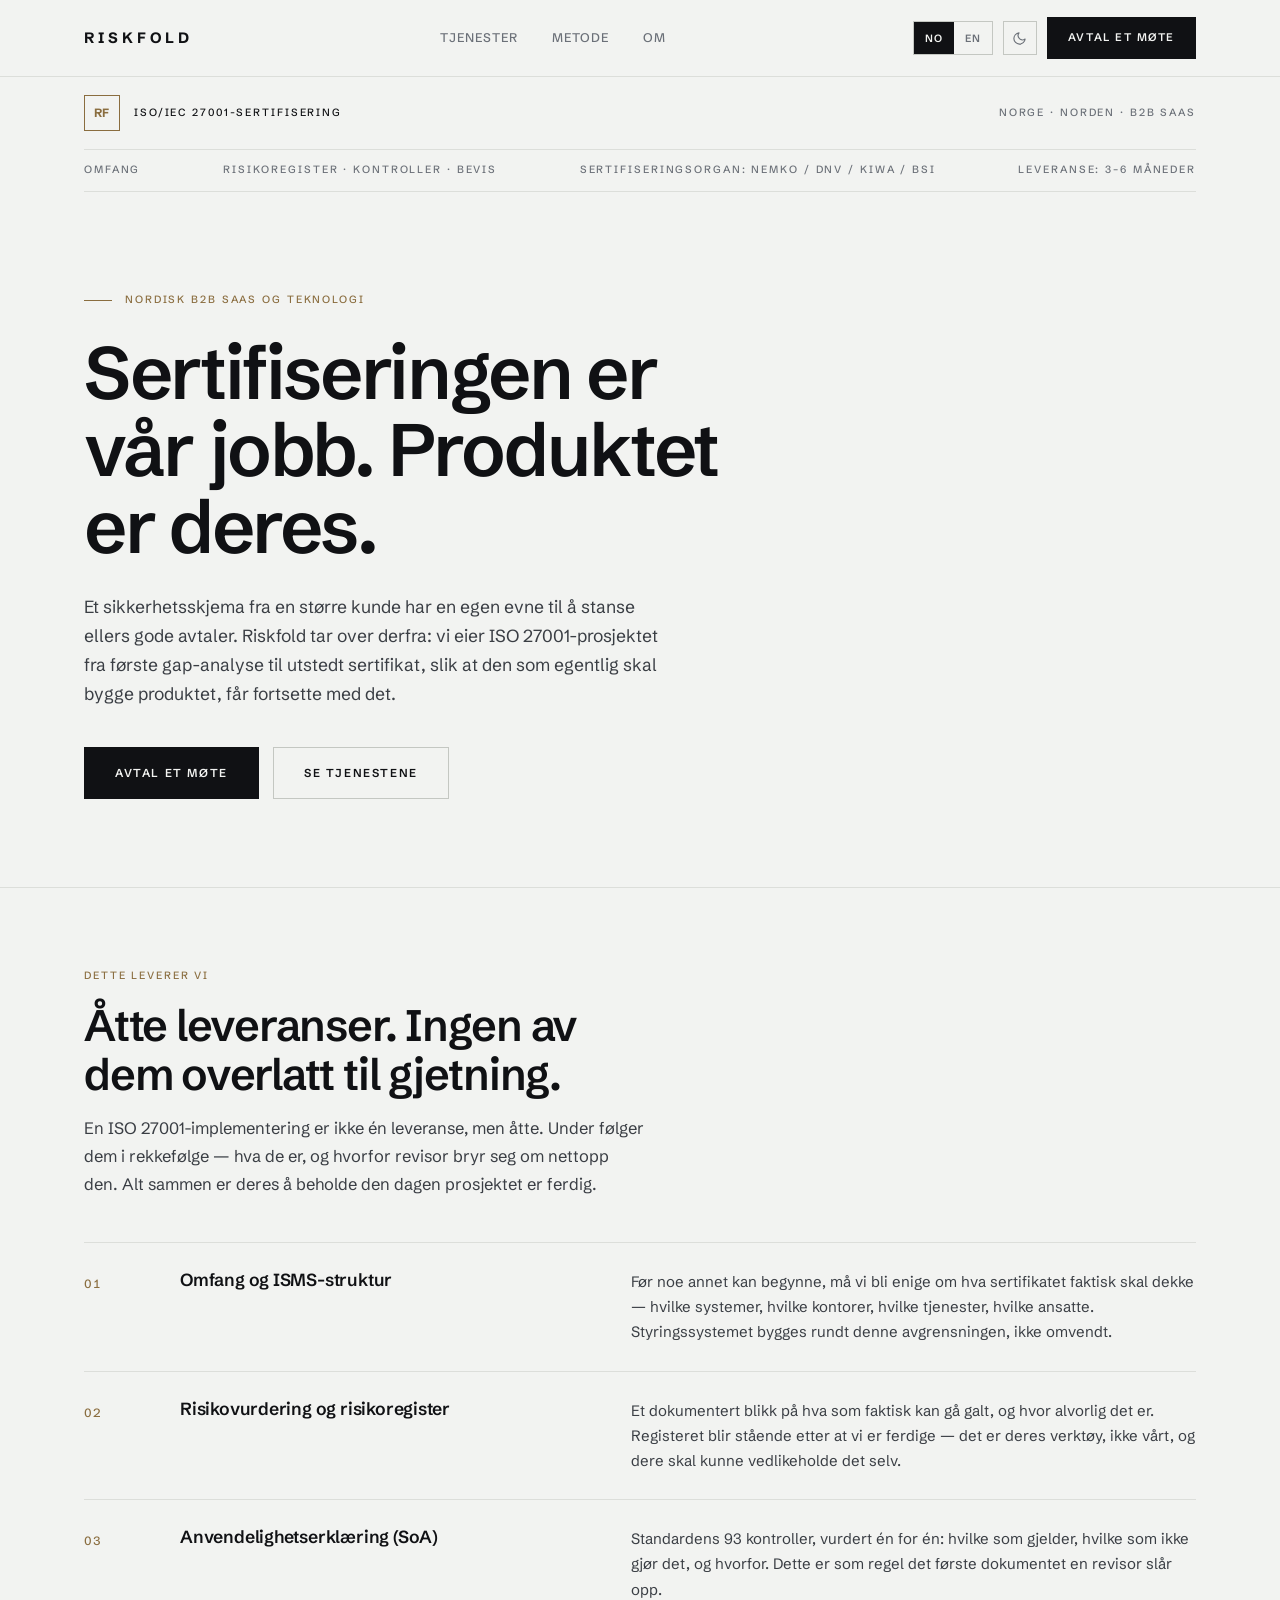
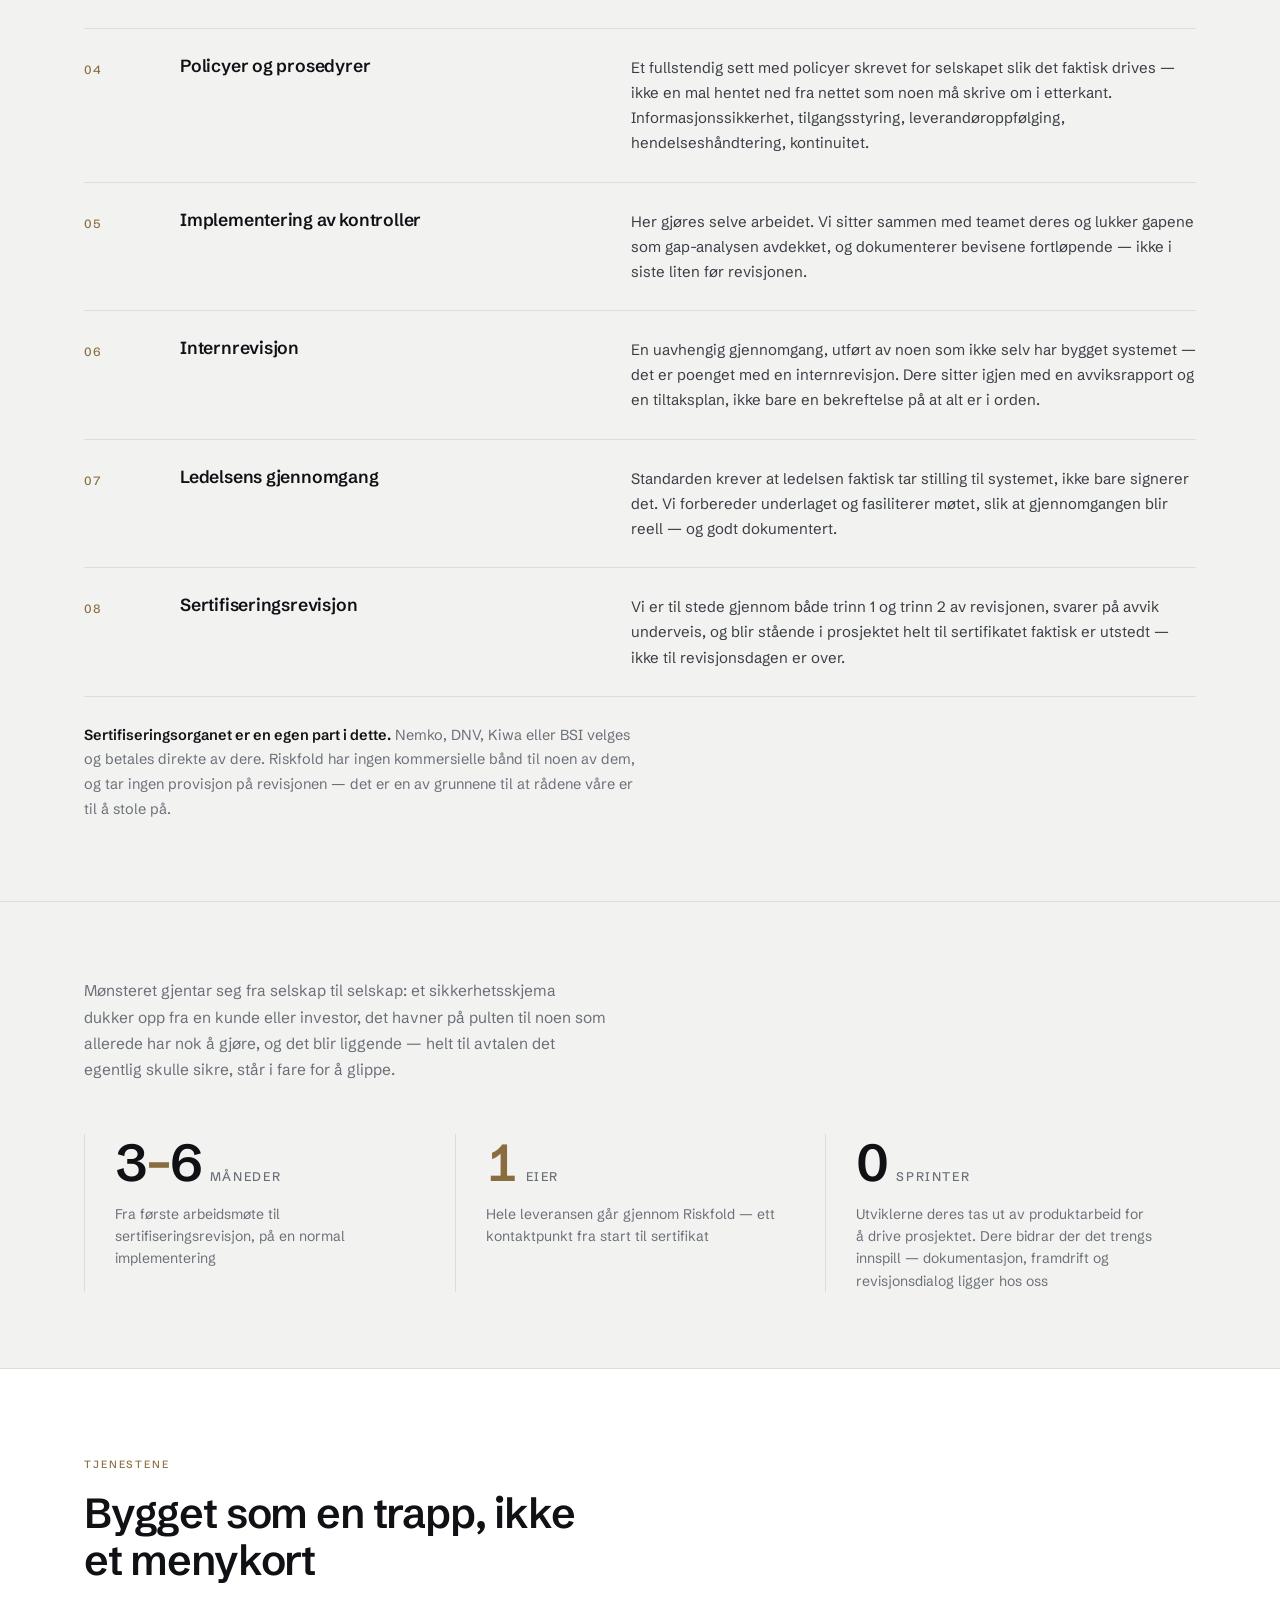
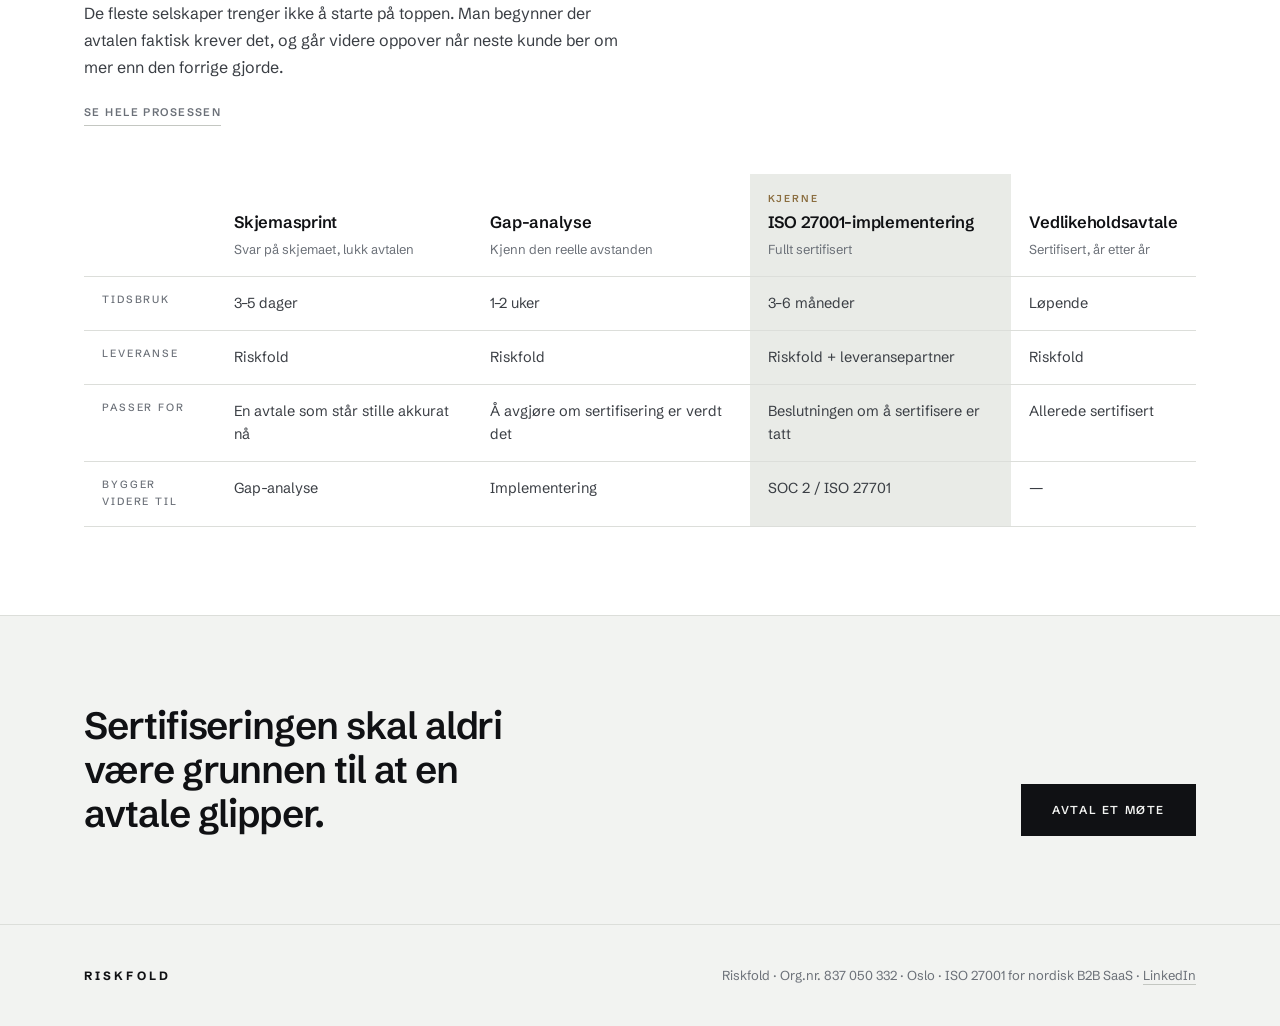
==== commit 0ef37f4e: "Riskfold V2.1 Cleaner language. Org number and calendar bookings" ====
--- a/index.html
+++ b/index.html
@@ -4,7 +4,8 @@
 <meta charset="UTF-8">
 <meta name="viewport" content="width=device-width, initial-scale=1">
 <title data-en="Riskfold — ISO 27001 certification for Nordic B2B SaaS">Riskfold — ISO 27001-sertifisering for nordisk B2B SaaS</title>
-<meta name="description" content="Vi eier sertifiseringsprosjektet. Dere holder på med produktet. ISO 27001 for nordiske programvareselskaper der et sikkerhetsskjema har lagt seg i veien for en avtale." data-en="We own the certification project. You get on with the product. ISO 27001 for Nordic software companies where a security questionnaire has settled in the way of a deal.">
+<meta name="description" content="Vi eier sertifiseringsløpet. Dere holder på med produktet. ISO 27001 for nordiske programvareselskaper der et sikkerhetsskjema har lagt seg i veien for en avtale." data-en="We own the certification process. You get on with the product. ISO 27001 for Nordic software companies where a security questionnaire has settled in the way of a deal.">
+<link rel="canonical" href="https://www.riskfold.com/">
 <link rel="preconnect" href="https://fonts.googleapis.com">
 <link rel="preconnect" href="https://fonts.gstatic.com" crossorigin>
 <link href="https://fonts.googleapis.com/css2?family=Schibsted+Grotesk:wght@400;500;600;700&display=swap" rel="stylesheet">
@@ -159,8 +160,8 @@
         <div class="fig-label" data-en="The whole engagement runs through Riskfold — one point of contact from start to certificate">Hele leveransen går gjennom Riskfold — ett kontaktpunkt fra start til sertifikat</div>
       </div>
       <div class="fig">
-        <div class="fig-num">0<span class="unit" data-en="hours">timer</span></div>
-        <div class="fig-label" data-en="Engineering time spent on the audit itself — that burden sits with us and our delivery partner">Utviklertid brukt på selve revisjonsarbeidet — den byrden ligger hos oss og vår leveransepartner</div>
+        <div class="fig-num">0<span class="unit" data-en="sprints">sprinter</span></div>
+        <div class="fig-label" data-en="Your engineers are pulled off product work to run the project. You contribute where input is genuinely needed — documentation, progress, and audit dialogue sit with us">Utviklerne deres tas ut av produktarbeid for å drive prosjektet. Dere bidrar der det trengs innspill — dokumentasjon, framdrift og revisjonsdialog ligger hos oss</div>
       </div>
     </div>
   </div>
@@ -273,7 +274,7 @@
 <footer>
   <div class="wrap foot-grid">
     <div class="foot-word">Riskfold</div>
-    <div class="foot-meta" data-en="Oslo · ISO 27001 for Nordic B2B SaaS · &lt;a href=&quot;https://www.linkedin.com/company/riskfold&quot; target=&quot;_blank&quot; rel=&quot;noopener&quot;&gt;LinkedIn&lt;/a&gt;">Oslo · ISO 27001 for nordisk B2B SaaS · <a href="https://www.linkedin.com/company/riskfold" target="_blank" rel="noopener">LinkedIn</a></div>
+    <div class="foot-meta" data-en="Riskfold · Org. no. 837 050 332 · Oslo, Norway · ISO 27001 for Nordic B2B SaaS · &lt;a href=&quot;https://www.linkedin.com/company/riskfold&quot; target=&quot;_blank&quot; rel=&quot;noopener&quot;&gt;LinkedIn&lt;/a&gt;">Riskfold · Org.nr. 837 050 332 · Oslo · ISO 27001 for nordisk B2B SaaS · <a href="https://www.linkedin.com/company/riskfold" target="_blank" rel="noopener">LinkedIn</a></div>
   </div>
 </footer>
 
--- a/styles.css
+++ b/styles.css
@@ -434,4 +434,21 @@
 }
 .form-group input:focus,.form-group textarea:focus{outline:none;border-color:var(--accent);}
 .form-group textarea{min-height:126px;resize:vertical;line-height:1.5;}
-.form-note{font-size:12.5px;color:var(--muted);margin-top:15px;}
+.form-note{font-size:12.5px;color:var(--muted);margin-top:15px;line-height:1.6;}
+
+/* Booking panel (A4) */
+.booking-panel{
+  border:1px solid var(--line);background:var(--surface);
+  padding:40px;margin-bottom:52px;
+}
+.booking-panel h2{font-weight:600;font-size:21px;margin-bottom:10px;letter-spacing:-.018em;}
+.booking-panel > p{font-size:15px;line-height:1.7;color:var(--body);margin-bottom:24px;max-width:52ch;}
+#my-cal-inline{width:100%;min-height:480px;border:1px solid var(--line);margin-bottom:20px;}
+.booking-fallback{width:100%;text-align:center;}
+@media (min-width:520px){ .booking-fallback{width:auto;} }
+
+.contact-divider{
+  display:flex;align-items:center;gap:16px;margin:0 0 44px;
+  color:var(--muted);font-size:11px;letter-spacing:.18em;text-transform:uppercase;font-weight:600;
+}
+.contact-divider::before,.contact-divider::after{content:'';flex:1;height:1px;background:var(--line);}
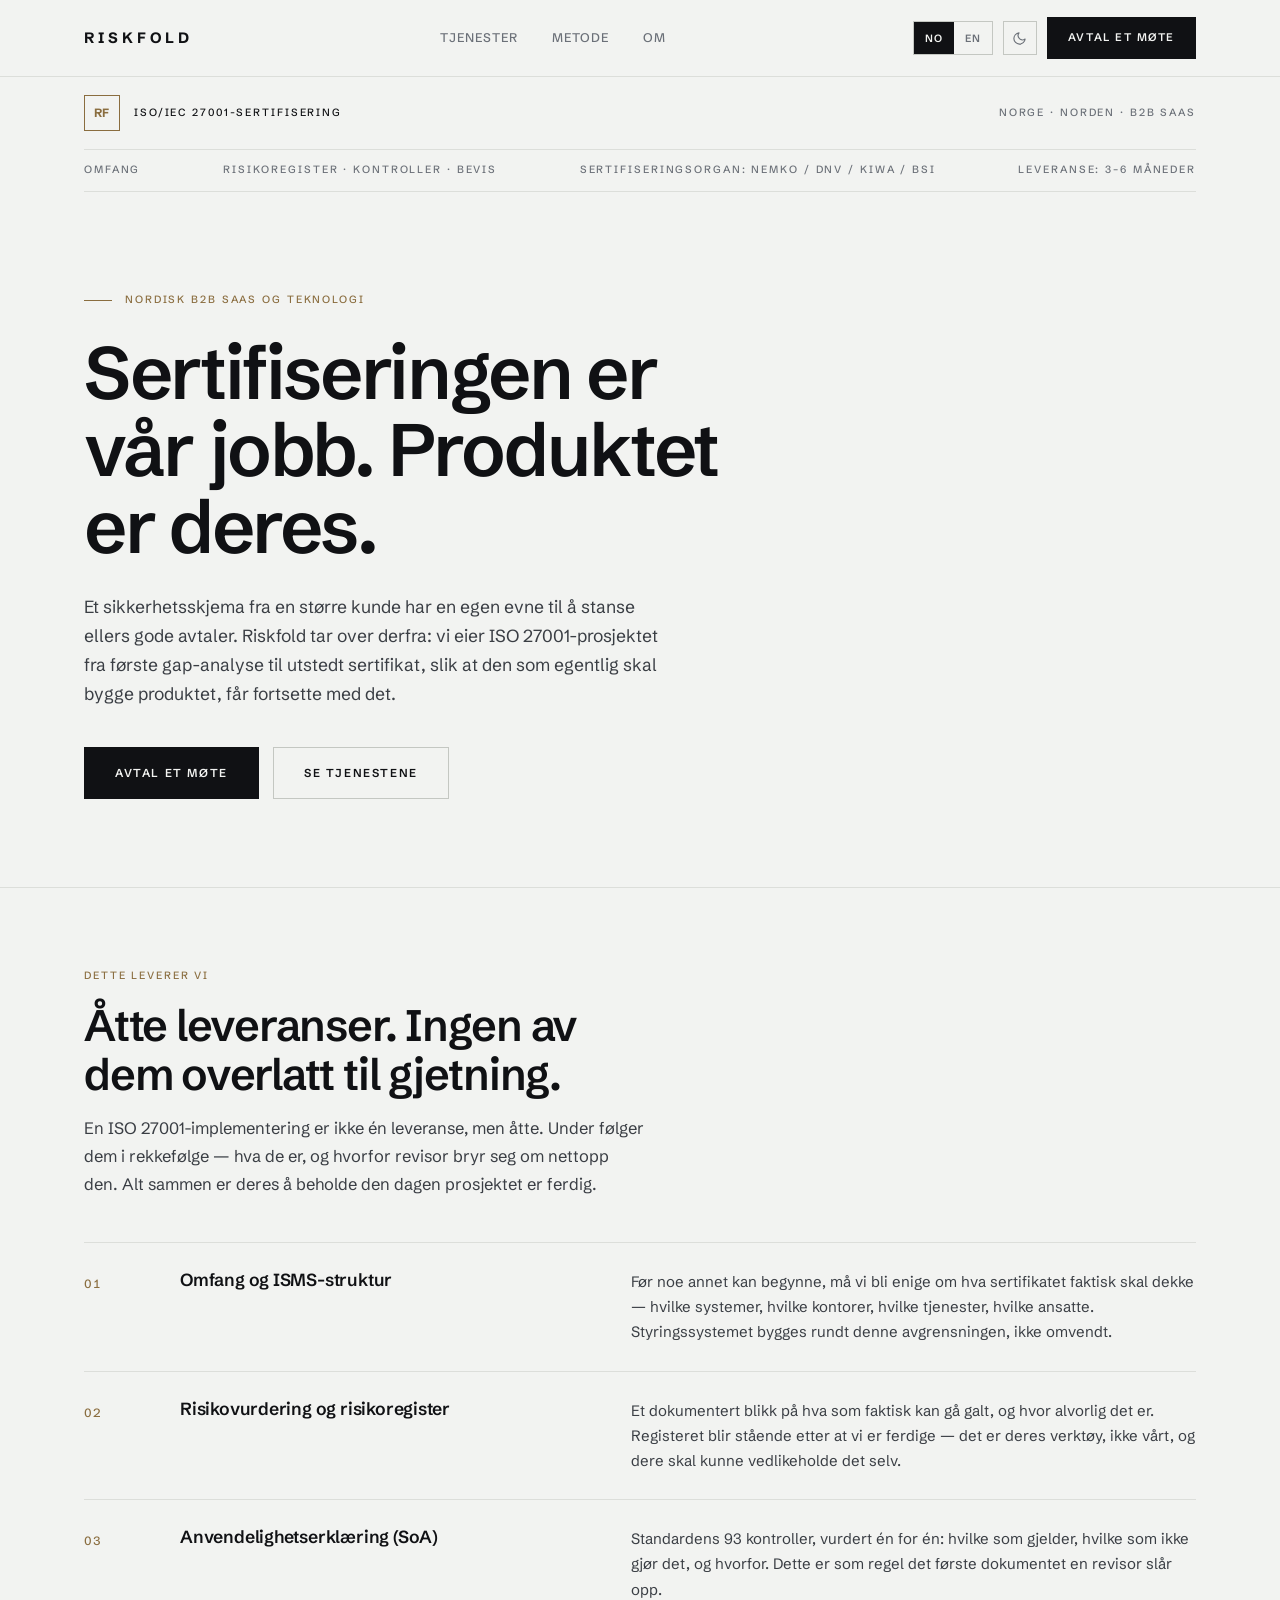
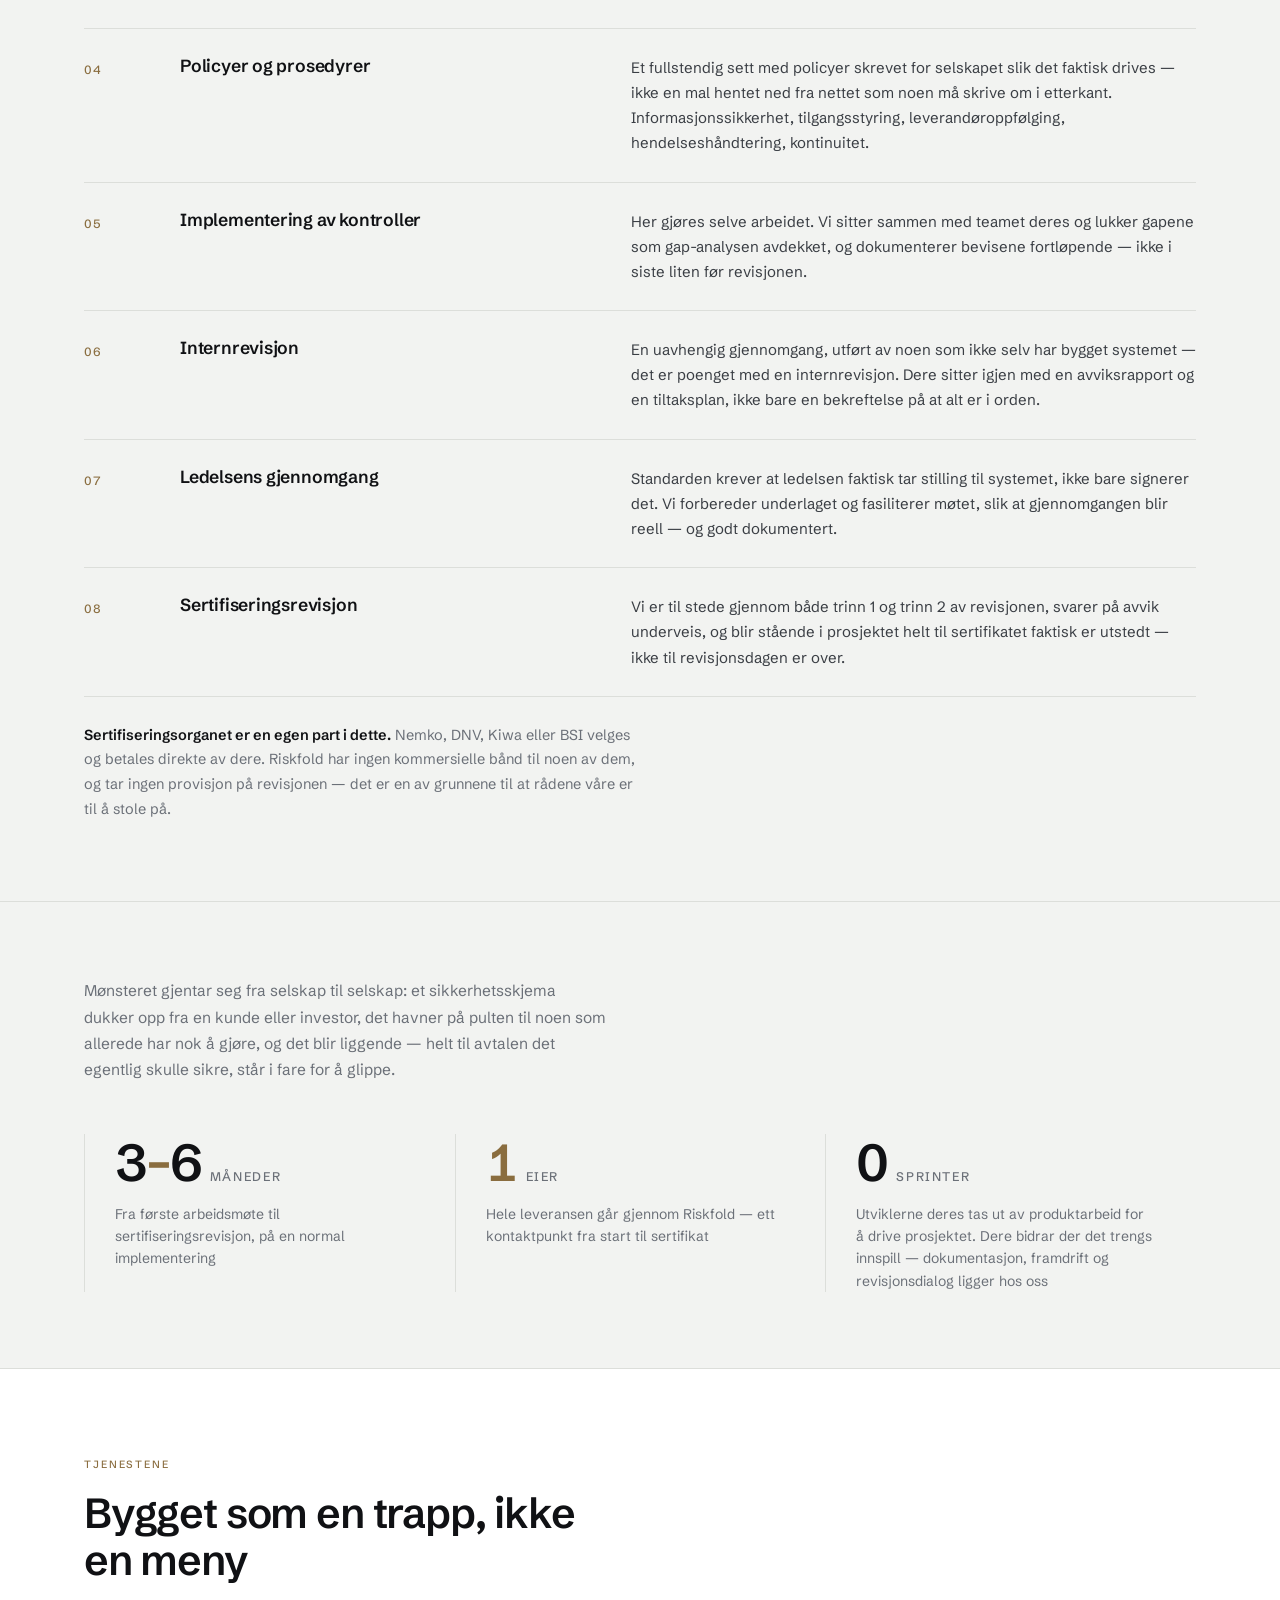
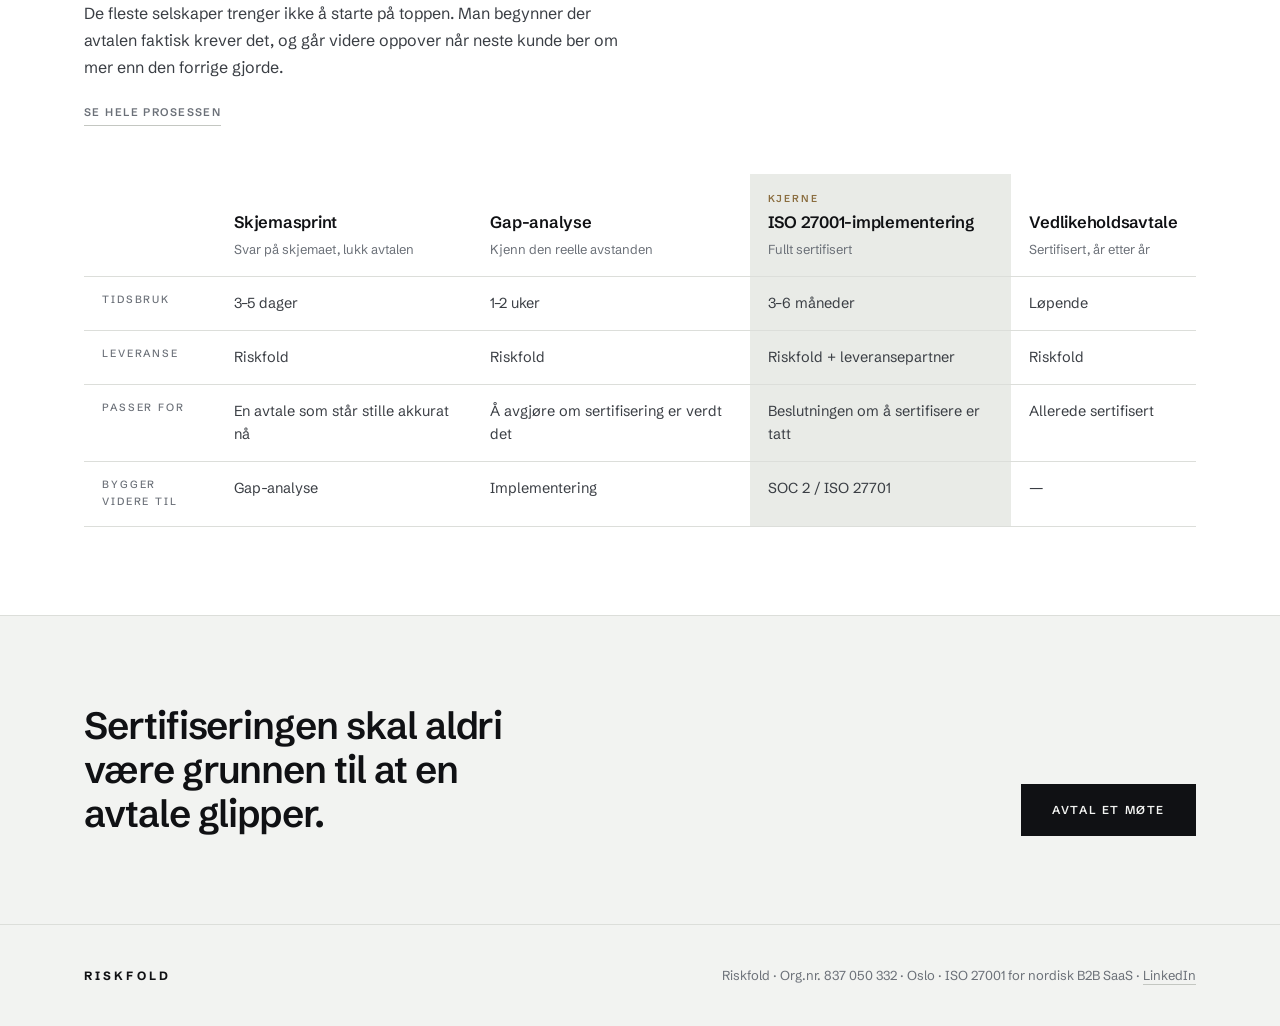
==== commit 10113458: "Fix translation in ladder-title text" ====
--- a/index.html
+++ b/index.html
@@ -171,7 +171,7 @@
   <div class="wrap">
     <div class="ladder-head">
       <div class="ladder-eyebrow label" data-en="The services">Tjenestene</div>
-      <div class="ladder-title" data-en="Built like a staircase, not a menu">Bygget som en trapp, ikke et menykort</div>
+      <div class="ladder-title" data-en="Built like a staircase, not a menu">Bygget som en trapp, ikke en meny</div>
       <p class="ladder-desc" data-en="Most companies don't need to start at the top. You begin where the deal actually requires it, and move up when the next customer asks for more than the last one did.">De fleste selskaper trenger ikke å starte på toppen. Man begynner der avtalen faktisk krever det, og går videre oppover når neste kunde ber om mer enn den forrige gjorde.</p>
       <a class="cta-quiet" href="approach.html" data-en="See the full process">Se hele prosessen</a>
     </div>
--- a/styles.css
+++ b/styles.css
@@ -408,6 +408,8 @@
    ========================================================== */
 
 .contact-wrap{padding:68px 0 90px;}
+.wrap-wide{max-width:1500px;margin:0 auto;padding:0 44px;}
+@media (max-width:720px){ .wrap-wide{padding:0 22px;} }
 .contact-grid{display:grid;grid-template-columns:0.85fr 1.3fr;gap:64px;}
 @media (max-width:900px){ .contact-grid{grid-template-columns:1fr;gap:44px;} }
 
@@ -443,7 +445,7 @@
 }
 .booking-panel h2{font-weight:600;font-size:21px;margin-bottom:10px;letter-spacing:-.018em;}
 .booking-panel > p{font-size:15px;line-height:1.7;color:var(--body);margin-bottom:24px;max-width:52ch;}
-#my-cal-inline{width:100%;min-height:480px;border:1px solid var(--line);margin-bottom:20px;}
+#my-cal-inline{width:100%;height:950px;border:1px solid var(--line);margin-bottom:20px;}
 .booking-fallback{width:100%;text-align:center;}
 @media (min-width:520px){ .booking-fallback{width:auto;} }
 
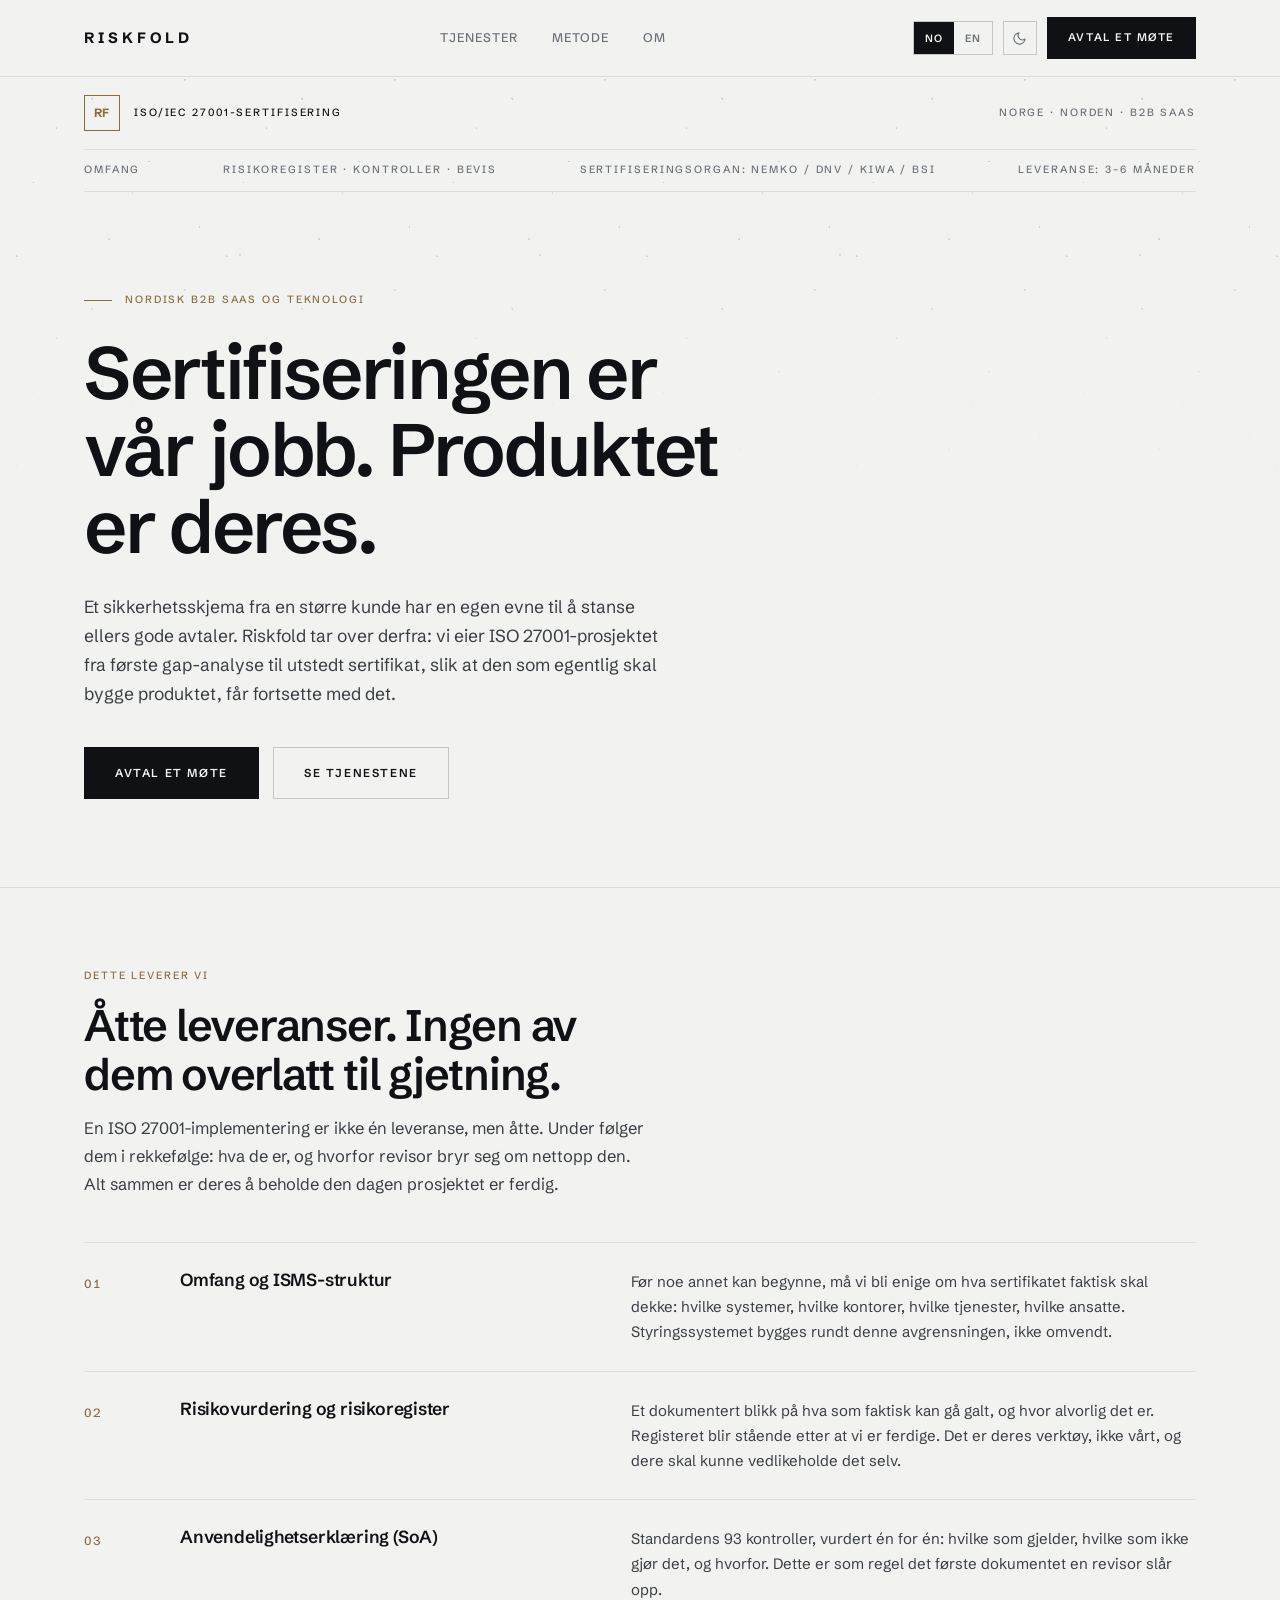
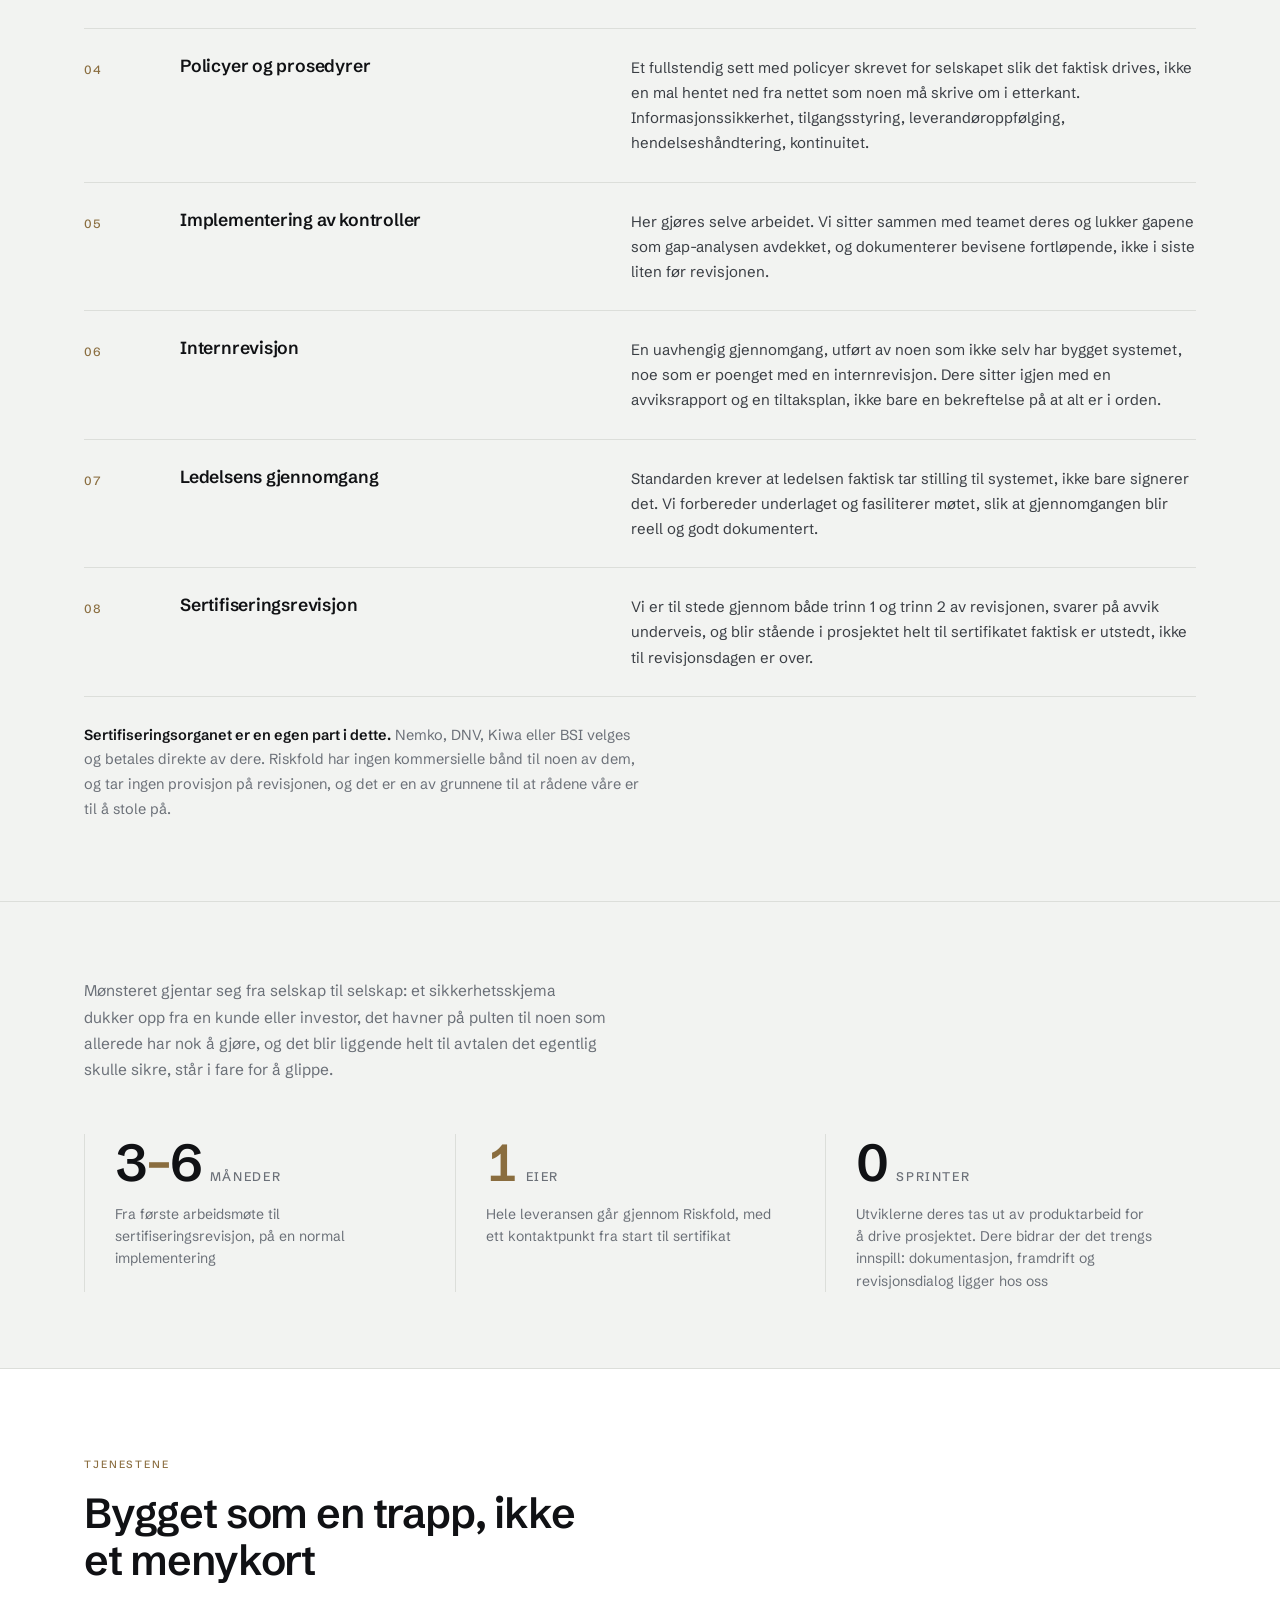
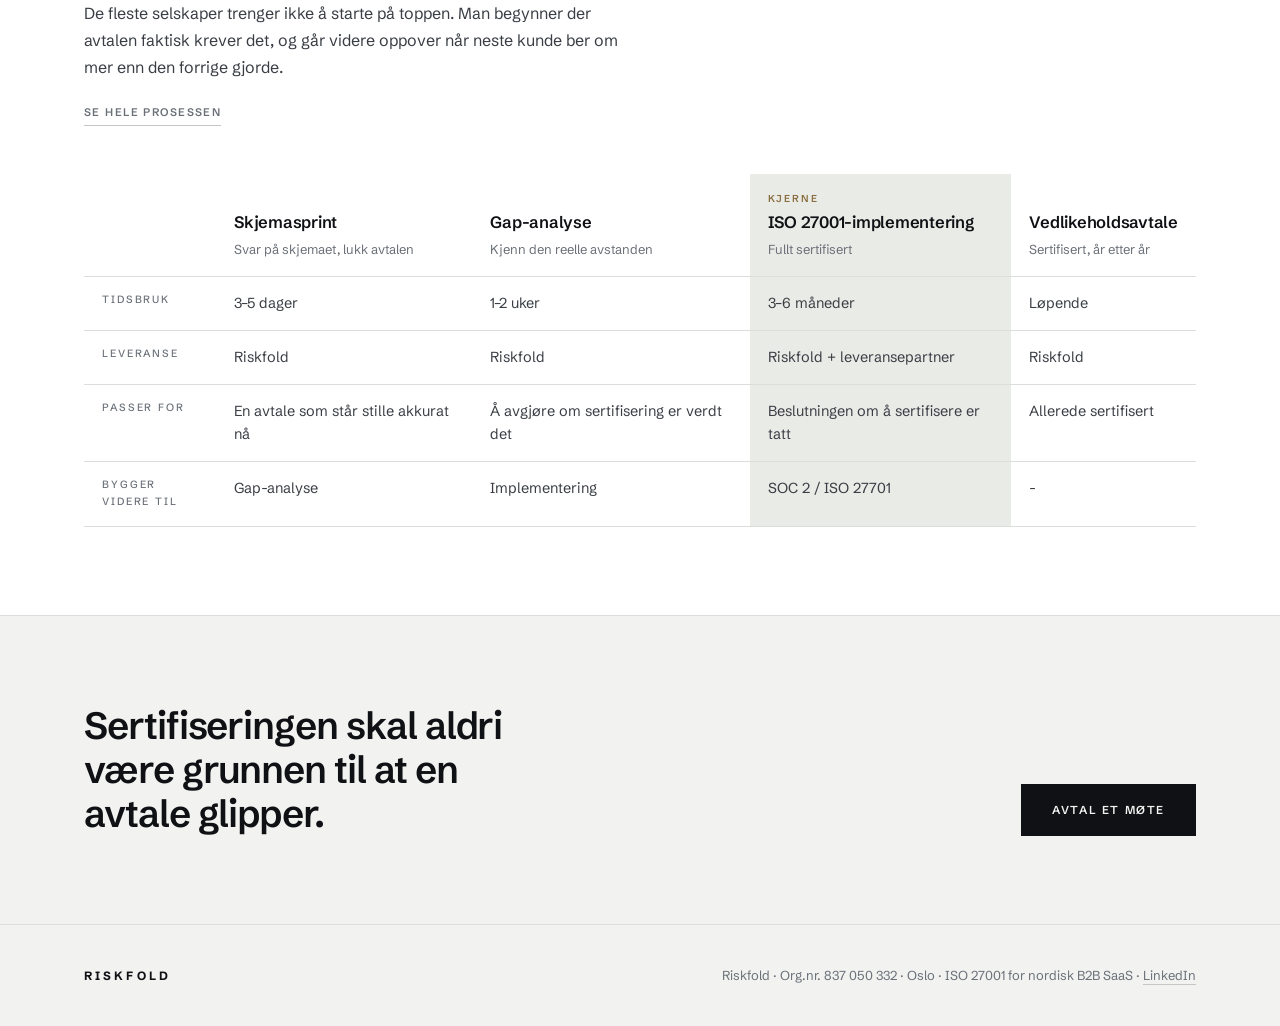
==== commit cee8e42e: "Updates on background" ====
--- a/index.html
+++ b/index.html
@@ -3,7 +3,7 @@
 <head>
 <meta charset="UTF-8">
 <meta name="viewport" content="width=device-width, initial-scale=1">
-<title data-en="Riskfold — ISO 27001 certification for Nordic B2B SaaS">Riskfold — ISO 27001-sertifisering for nordisk B2B SaaS</title>
+<title data-en="Riskfold | ISO 27001 certification for Nordic B2B SaaS">Riskfold | ISO 27001-sertifisering for nordisk B2B SaaS</title>
 <meta name="description" content="Vi eier sertifiseringsløpet. Dere holder på med produktet. ISO 27001 for nordiske programvareselskaper der et sikkerhetsskjema har lagt seg i veien for en avtale." data-en="We own the certification process. You get on with the product. ISO 27001 for Nordic software companies where a security questionnaire has settled in the way of a deal.">
 <link rel="canonical" href="https://www.riskfold.com/">
 <link rel="preconnect" href="https://fonts.googleapis.com">
@@ -22,6 +22,7 @@
 <script src="nav.js" defer></script>
 </head>
 <body>
+<div class="atmosphere" aria-hidden="true"></div>
 
 <nav>
   <div class="wrap">
@@ -88,7 +89,7 @@
     <div class="ledger-head">
       <div class="ledger-eyebrow label" data-en="What we deliver">Dette leverer vi</div>
       <div class="ledger-title" data-en="Eight deliverables. None of them left to guesswork.">Åtte leveranser. Ingen av dem overlatt til gjetning.</div>
-      <p class="ledger-desc" data-en="An ISO 27001 implementation isn't one deliverable, but eight. What follows is each of them in order — what it is, and why an auditor cares about that particular one. All of it is yours to keep the day the project ends.">En ISO 27001-implementering er ikke én leveranse, men åtte. Under følger dem i rekkefølge — hva de er, og hvorfor revisor bryr seg om nettopp den. Alt sammen er deres å beholde den dagen prosjektet er ferdig.</p>
+      <p class="ledger-desc" data-en="An ISO 27001 implementation isn't one deliverable, but eight. What follows is each of them in order: what it is, and why an auditor cares about that particular one. All of it is yours to keep the day the project ends.">En ISO 27001-implementering er ikke én leveranse, men åtte. Under følger dem i rekkefølge: hva de er, og hvorfor revisor bryr seg om nettopp den. Alt sammen er deres å beholde den dagen prosjektet er ferdig.</p>
     </div>
 
     <div class="ledger-list">
@@ -96,13 +97,13 @@
       <div class="ledger-row">
         <div class="led-num">01</div>
         <div class="led-name" data-en="Scope and ISMS structure">Omfang og ISMS-struktur</div>
-        <div class="led-desc" data-en="Before anything else can begin, we need to agree on what the certificate is actually meant to cover — which systems, which offices, which services, which people. The management system is built around that boundary, not the other way round.">Før noe annet kan begynne, må vi bli enige om hva sertifikatet faktisk skal dekke — hvilke systemer, hvilke kontorer, hvilke tjenester, hvilke ansatte. Styringssystemet bygges rundt denne avgrensningen, ikke omvendt.</div>
+        <div class="led-desc" data-en="Before anything else can begin, we need to agree on what the certificate is actually meant to cover: which systems, which offices, which services, which people. The management system is built around that boundary, not the other way round.">Før noe annet kan begynne, må vi bli enige om hva sertifikatet faktisk skal dekke: hvilke systemer, hvilke kontorer, hvilke tjenester, hvilke ansatte. Styringssystemet bygges rundt denne avgrensningen, ikke omvendt.</div>
       </div>
 
       <div class="ledger-row">
         <div class="led-num">02</div>
         <div class="led-name" data-en="Risk assessment and risk register">Risikovurdering og risikoregister</div>
-        <div class="led-desc" data-en="A documented account of what can actually go wrong, and how serious it would be. The register stays behind when we leave — it's your instrument, not ours, and you should be able to maintain it yourselves.">Et dokumentert blikk på hva som faktisk kan gå galt, og hvor alvorlig det er. Registeret blir stående etter at vi er ferdige — det er deres verktøy, ikke vårt, og dere skal kunne vedlikeholde det selv.</div>
+        <div class="led-desc" data-en="A documented account of what can actually go wrong, and how serious it would be. The register stays behind when we leave. It's your instrument, not ours, and you should be able to maintain it yourselves.">Et dokumentert blikk på hva som faktisk kan gå galt, og hvor alvorlig det er. Registeret blir stående etter at vi er ferdige. Det er deres verktøy, ikke vårt, og dere skal kunne vedlikeholde det selv.</div>
       </div>
 
       <div class="ledger-row">
@@ -114,42 +115,42 @@
       <div class="ledger-row">
         <div class="led-num">04</div>
         <div class="led-name" data-en="Policies and procedures">Policyer og prosedyrer</div>
-        <div class="led-desc" data-en="A complete set of policies written for the company as it actually operates — not a template pulled off the internet that someone has to rewrite afterwards. Information security, access control, supplier management, incident response, continuity.">Et fullstendig sett med policyer skrevet for selskapet slik det faktisk drives — ikke en mal hentet ned fra nettet som noen må skrive om i etterkant. Informasjonssikkerhet, tilgangsstyring, leverandøroppfølging, hendelseshåndtering, kontinuitet.</div>
+        <div class="led-desc" data-en="A complete set of policies written for the company as it actually operates, not a template pulled off the internet that someone has to rewrite afterwards. Information security, access control, supplier management, incident response, continuity.">Et fullstendig sett med policyer skrevet for selskapet slik det faktisk drives, ikke en mal hentet ned fra nettet som noen må skrive om i etterkant. Informasjonssikkerhet, tilgangsstyring, leverandøroppfølging, hendelseshåndtering, kontinuitet.</div>
       </div>
 
       <div class="ledger-row">
         <div class="led-num">05</div>
         <div class="led-name" data-en="Control implementation">Implementering av kontroller</div>
-        <div class="led-desc" data-en="This is where the actual work happens. We sit with your team and close the gaps the assessment turned up, documenting the evidence as we go — not in the last week before the audit.">Her gjøres selve arbeidet. Vi sitter sammen med teamet deres og lukker gapene som gap-analysen avdekket, og dokumenterer bevisene fortløpende — ikke i siste liten før revisjonen.</div>
+        <div class="led-desc" data-en="This is where the actual work happens. We sit with your team and close the gaps the assessment turned up, documenting the evidence as we go, not in the last week before the audit.">Her gjøres selve arbeidet. Vi sitter sammen med teamet deres og lukker gapene som gap-analysen avdekket, og dokumenterer bevisene fortløpende, ikke i siste liten før revisjonen.</div>
       </div>
 
       <div class="ledger-row">
         <div class="led-num">06</div>
         <div class="led-name" data-en="Internal audit">Internrevisjon</div>
-        <div class="led-desc" data-en="An independent review, carried out by someone who didn't build the system themselves — that's rather the point of an internal audit. You're left with a findings report and a corrective action plan, not just a nod that everything is fine.">En uavhengig gjennomgang, utført av noen som ikke selv har bygget systemet — det er poenget med en internrevisjon. Dere sitter igjen med en avviksrapport og en tiltaksplan, ikke bare en bekreftelse på at alt er i orden.</div>
+        <div class="led-desc" data-en="An independent review, carried out by someone who didn't build the system themselves, which is rather the point of an internal audit. You're left with a findings report and a corrective action plan, not just a nod that everything is fine.">En uavhengig gjennomgang, utført av noen som ikke selv har bygget systemet, noe som er poenget med en internrevisjon. Dere sitter igjen med en avviksrapport og en tiltaksplan, ikke bare en bekreftelse på at alt er i orden.</div>
       </div>
 
       <div class="ledger-row">
         <div class="led-num">07</div>
         <div class="led-name" data-en="Management review">Ledelsens gjennomgang</div>
-        <div class="led-desc" data-en="The standard requires that management actually takes a position on the system, not merely signs off on it. We prepare the material and facilitate the meeting, so the review is real — and properly documented.">Standarden krever at ledelsen faktisk tar stilling til systemet, ikke bare signerer det. Vi forbereder underlaget og fasiliterer møtet, slik at gjennomgangen blir reell — og godt dokumentert.</div>
+        <div class="led-desc" data-en="The standard requires that management actually takes a position on the system, not merely signs off on it. We prepare the material and facilitate the meeting, so the review is real and properly documented.">Standarden krever at ledelsen faktisk tar stilling til systemet, ikke bare signerer det. Vi forbereder underlaget og fasiliterer møtet, slik at gjennomgangen blir reell og godt dokumentert.</div>
       </div>
 
       <div class="ledger-row">
         <div class="led-num">08</div>
         <div class="led-name" data-en="Certification audit">Sertifiseringsrevisjon</div>
-        <div class="led-desc" data-en="We're present through both Stage 1 and Stage 2 of the audit, respond to findings as they arise, and stay on the project until the certificate is actually issued — not until the audit day is over.">Vi er til stede gjennom både trinn 1 og trinn 2 av revisjonen, svarer på avvik underveis, og blir stående i prosjektet helt til sertifikatet faktisk er utstedt — ikke til revisjonsdagen er over.</div>
-      </div>
-
-    </div>
-
-    <p class="ledger-note" data-en="&lt;strong&gt;The certification body is a separate party in this.&lt;/strong&gt; Nemko, DNV, Kiwa or BSI are chosen and paid directly by you. Riskfold has no commercial ties to any of them, and takes no commission on the audit — which is one reason our advice can be trusted."><strong>Sertifiseringsorganet er en egen part i dette.</strong> Nemko, DNV, Kiwa eller BSI velges og betales direkte av dere. Riskfold har ingen kommersielle bånd til noen av dem, og tar ingen provisjon på revisjonen — det er en av grunnene til at rådene våre er til å stole på.</p>
+        <div class="led-desc" data-en="We're present through both Stage 1 and Stage 2 of the audit, respond to findings as they arise, and stay on the project until the certificate is actually issued, not until the audit day is over.">Vi er til stede gjennom både trinn 1 og trinn 2 av revisjonen, svarer på avvik underveis, og blir stående i prosjektet helt til sertifikatet faktisk er utstedt, ikke til revisjonsdagen er over.</div>
+      </div>
+
+    </div>
+
+    <p class="ledger-note" data-en="&lt;strong&gt;The certification body is a separate party in this.&lt;/strong&gt; Nemko, DNV, Kiwa or BSI are chosen and paid directly by you. Riskfold has no commercial ties to any of them, and takes no commission on the audit, which is one reason our advice can be trusted."><strong>Sertifiseringsorganet er en egen part i dette.</strong> Nemko, DNV, Kiwa eller BSI velges og betales direkte av dere. Riskfold har ingen kommersielle bånd til noen av dem, og tar ingen provisjon på revisjonen, og det er en av grunnene til at rådene våre er til å stole på.</p>
   </div>
 </section>
 
 <section class="figures">
   <div class="wrap">
-    <p class="figures-head" data-en="The pattern repeats from one company to the next: a security questionnaire turns up from a customer or investor, it lands on someone who already has enough to do, and it sits there — until the deal it was meant to protect is at risk of falling through.">Mønsteret gjentar seg fra selskap til selskap: et sikkerhetsskjema dukker opp fra en kunde eller investor, det havner på pulten til noen som allerede har nok å gjøre, og det blir liggende — helt til avtalen det egentlig skulle sikre, står i fare for å glippe.</p>
+    <p class="figures-head" data-en="The pattern repeats from one company to the next: a security questionnaire turns up from a customer or investor, it lands on someone who already has enough to do, and it sits there until the deal it was meant to protect is at risk of falling through.">Mønsteret gjentar seg fra selskap til selskap: et sikkerhetsskjema dukker opp fra en kunde eller investor, det havner på pulten til noen som allerede har nok å gjøre, og det blir liggende helt til avtalen det egentlig skulle sikre, står i fare for å glippe.</p>
     <div class="fig-row">
       <div class="fig">
         <div class="fig-num">3<span class="accent">–</span>6<span class="unit" data-en="months">måneder</span></div>
@@ -157,11 +158,11 @@
       </div>
       <div class="fig">
         <div class="fig-num"><span class="accent">1</span><span class="unit" data-en="owner">eier</span></div>
-        <div class="fig-label" data-en="The whole engagement runs through Riskfold — one point of contact from start to certificate">Hele leveransen går gjennom Riskfold — ett kontaktpunkt fra start til sertifikat</div>
+        <div class="fig-label" data-en="The whole engagement runs through Riskfold, with one point of contact from start to certificate">Hele leveransen går gjennom Riskfold, med ett kontaktpunkt fra start til sertifikat</div>
       </div>
       <div class="fig">
         <div class="fig-num">0<span class="unit" data-en="sprints">sprinter</span></div>
-        <div class="fig-label" data-en="Your engineers are pulled off product work to run the project. You contribute where input is genuinely needed — documentation, progress, and audit dialogue sit with us">Utviklerne deres tas ut av produktarbeid for å drive prosjektet. Dere bidrar der det trengs innspill — dokumentasjon, framdrift og revisjonsdialog ligger hos oss</div>
+        <div class="fig-label" data-en="Your engineers are pulled off product work to run the project. You contribute where input is genuinely needed: documentation, progress, and audit dialogue sit with us">Utviklerne deres tas ut av produktarbeid for å drive prosjektet. Dere bidrar der det trengs innspill: dokumentasjon, framdrift og revisjonsdialog ligger hos oss</div>
       </div>
     </div>
   </div>
@@ -171,7 +172,7 @@
   <div class="wrap">
     <div class="ladder-head">
       <div class="ladder-eyebrow label" data-en="The services">Tjenestene</div>
-      <div class="ladder-title" data-en="Built like a staircase, not a menu">Bygget som en trapp, ikke en meny</div>
+      <div class="ladder-title" data-en="Built like a staircase, not a menu">Bygget som en trapp, ikke et menykort</div>
       <p class="ladder-desc" data-en="Most companies don't need to start at the top. You begin where the deal actually requires it, and move up when the next customer asks for more than the last one did.">De fleste selskaper trenger ikke å starte på toppen. Man begynner der avtalen faktisk krever det, og går videre oppover når neste kunde ber om mer enn den forrige gjorde.</p>
       <a class="cta-quiet" href="approach.html" data-en="See the full process">Se hele prosessen</a>
     </div>
@@ -213,7 +214,7 @@
           <td data-en="Gap Assessment">Gap-analyse</td>
           <td data-en="Implementation">Implementering</td>
           <td class="core">SOC 2 / ISO 27701</td>
-          <td>—</td>
+          <td>-</td>
         </tr>
       </tbody>
     </table>
@@ -258,7 +259,7 @@
         <div class="ladder-card-row"><span data-en="Time required">Tidsbruk</span><span data-en="Ongoing">Løpende</span></div>
         <div class="ladder-card-row"><span data-en="Delivery">Leveranse</span><span>Riskfold</span></div>
         <div class="ladder-card-row"><span data-en="Suits">Passer for</span><span data-en="Already certified">Allerede sertifisert</span></div>
-        <div class="ladder-card-row"><span data-en="Extends into">Bygger videre til</span><span>—</span></div>
+        <div class="ladder-card-row"><span data-en="Extends into">Bygger videre til</span><span>-</span></div>
       </div>
     </div>
   </div>
--- a/styles.css
+++ b/styles.css
@@ -1,5 +1,5 @@
 /* ==========================================================
-   RISKFOLD 2.0 — design system
+   RISKFOLD 2.0 - design system
    Schibsted Grotesk · light default, dark theme via [data-theme]
    ========================================================== */
 
@@ -36,6 +36,7 @@
 
 body{
   max-width:100%;
+  position:relative;
   background:var(--bg);
   color:var(--ink);
   font-family:'Schibsted Grotesk',-apple-system,BlinkMacSystemFont,'Segoe UI',sans-serif;
@@ -215,7 +216,7 @@
 .cta-quiet:hover{color:var(--accent);border-color:var(--accent);}
 
 /* ==========================================================
-   SIGNATURE — the deliverables ledger
+   SIGNATURE - the deliverables ledger
    ========================================================== */
 
 .ledger{border-bottom:1px solid var(--line);padding:80px 0 0;}
@@ -332,7 +333,7 @@
 .foot-meta a:hover{color:var(--accent);border-color:var(--accent);}
 
 /* ==========================================================
-   INNER PAGES — shared pagehead
+   INNER PAGES - shared pagehead
    ========================================================== */
 
 .pagehead{padding:86px 0 68px;border-bottom:1px solid var(--line);}
@@ -340,7 +341,7 @@
 .page-sub{font-size:17px;line-height:1.65;color:var(--body);max-width:58ch;}
 
 /* ==========================================================
-   SERVICES — tier rows
+   SERVICES - tier rows
    ========================================================== */
 
 .tiers{padding:68px 0 90px;border-bottom:1px solid var(--line);}
@@ -374,7 +375,7 @@
 .tier-meta-val{color:var(--body);}
 
 /* ==========================================================
-   APPROACH — timeline
+   APPROACH - timeline
    ========================================================== */
 
 .timeline{padding:68px 0 0;border-bottom:1px solid var(--line);}
@@ -391,7 +392,7 @@
 .callout-box strong{color:var(--ink);font-weight:600;}
 
 /* ==========================================================
-   ABOUT — bio grid
+   ABOUT - bio grid
    ========================================================== */
 
 .bio{padding:68px 0 90px;border-bottom:1px solid var(--line);}
@@ -446,11 +447,57 @@
 .booking-panel h2{font-weight:600;font-size:21px;margin-bottom:10px;letter-spacing:-.018em;}
 .booking-panel > p{font-size:15px;line-height:1.7;color:var(--body);margin-bottom:24px;max-width:52ch;}
 #my-cal-inline{width:100%;height:950px;border:1px solid var(--line);margin-bottom:20px;}
-.booking-fallback{width:100%;text-align:center;}
-@media (min-width:520px){ .booking-fallback{width:auto;} }
 
 .contact-divider{
   display:flex;align-items:center;gap:16px;margin:0 0 44px;
   color:var(--muted);font-size:11px;letter-spacing:.18em;text-transform:uppercase;font-weight:600;
 }
 .contact-divider::before,.contact-divider::after{content:'';flex:1;height:1px;background:var(--line);}
+
+/* ==========================================================
+   ATMOSPHERE — quiet dot texture, confined to the page threshold
+   (nav + hero only). Reads as fine paper grain in light mode,
+   a faint starfield in dark mode. Same pattern, same values —
+   only --ink changes between themes.
+   ========================================================== */
+
+.atmosphere{
+  position:absolute;
+  top:0; left:0; right:0;
+  height:600px;
+  z-index:-1;
+  pointer-events:none;
+  overflow:hidden;
+}
+.atmosphere::before{
+  content:'';position:absolute;inset:0;opacity:.16;
+  background-image:
+    radial-gradient(1.6px 1.6px at 8% 22%, var(--ink) 50%, transparent 60%),
+    radial-gradient(1.2px 1.2px at 27% 61%, var(--ink) 50%, transparent 60%),
+    radial-gradient(2px 2px at 52% 14%, var(--ink) 50%, transparent 60%),
+    radial-gradient(1.3px 1.3px at 71% 77%, var(--ink) 50%, transparent 60%),
+    radial-gradient(1.7px 1.7px at 88% 38%, var(--ink) 50%, transparent 60%),
+    radial-gradient(1.1px 1.1px at 16% 87%, var(--ink) 50%, transparent 60%),
+    radial-gradient(1.9px 1.9px at 44% 47%, var(--ink) 50%, transparent 60%),
+    radial-gradient(1.3px 1.3px at 63% 92%, var(--ink) 50%, transparent 60%),
+    radial-gradient(1.5px 1.5px at 95% 8%, var(--ink) 50%, transparent 60%);
+  background-size:210px 210px;
+  -webkit-mask-image:linear-gradient(to bottom, black 0%, black 35%, transparent 85%);
+          mask-image:linear-gradient(to bottom, black 0%, black 35%, transparent 85%);
+}
+.atmosphere::after{
+  content:'';position:absolute;inset:0;opacity:.12;
+  background-image:
+    radial-gradient(1px 1px at 20% 30%, var(--ink) 50%, transparent 60%),
+    radial-gradient(1.4px 1.4px at 60% 55%, var(--ink) 50%, transparent 60%),
+    radial-gradient(1px 1px at 80% 20%, var(--ink) 50%, transparent 60%),
+    radial-gradient(1.2px 1.2px at 38% 82%, var(--ink) 50%, transparent 60%),
+    radial-gradient(1px 1px at 10% 70%, var(--ink) 50%, transparent 60%);
+  background-size:300px 300px;
+  background-position:60px 90px;
+  -webkit-mask-image:linear-gradient(to bottom, black 0%, black 35%, transparent 85%);
+          mask-image:linear-gradient(to bottom, black 0%, black 35%, transparent 85%);
+}
+@media (prefers-contrast:more){
+  .atmosphere{display:none;}
+}
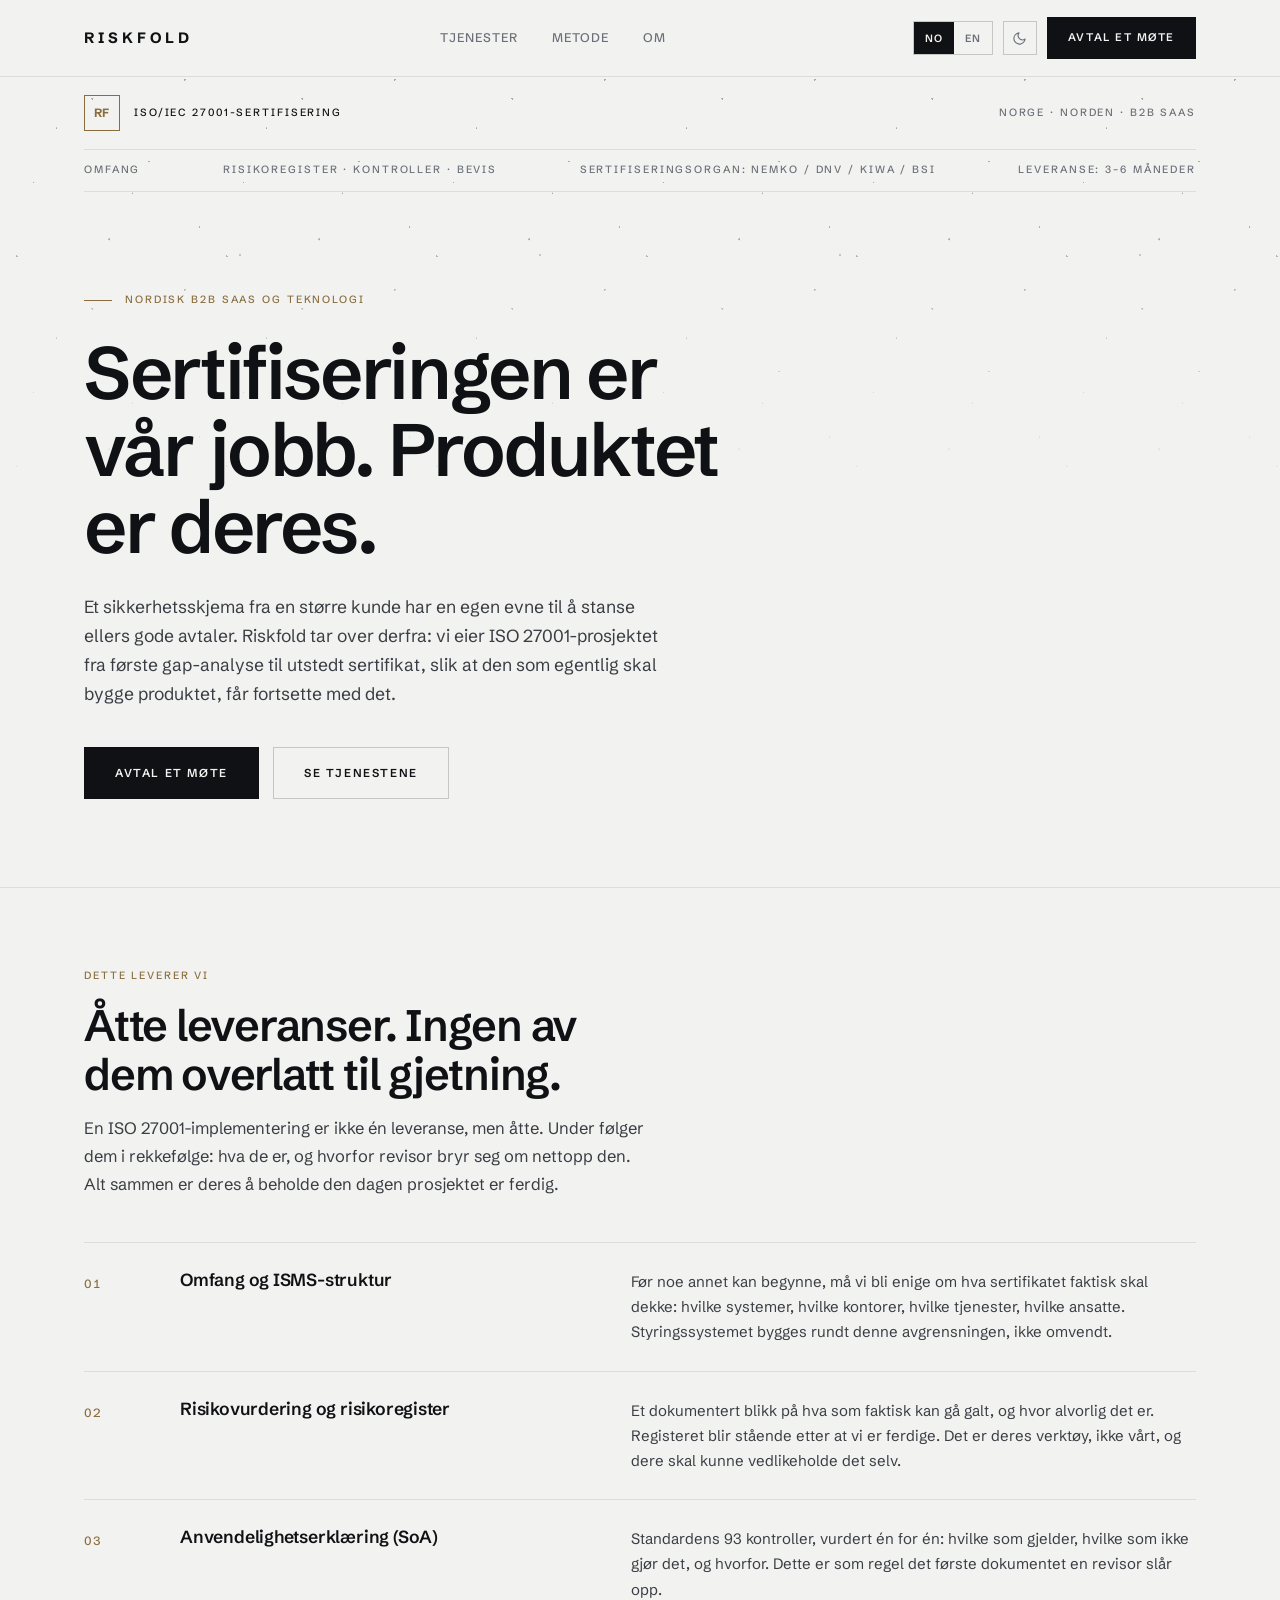
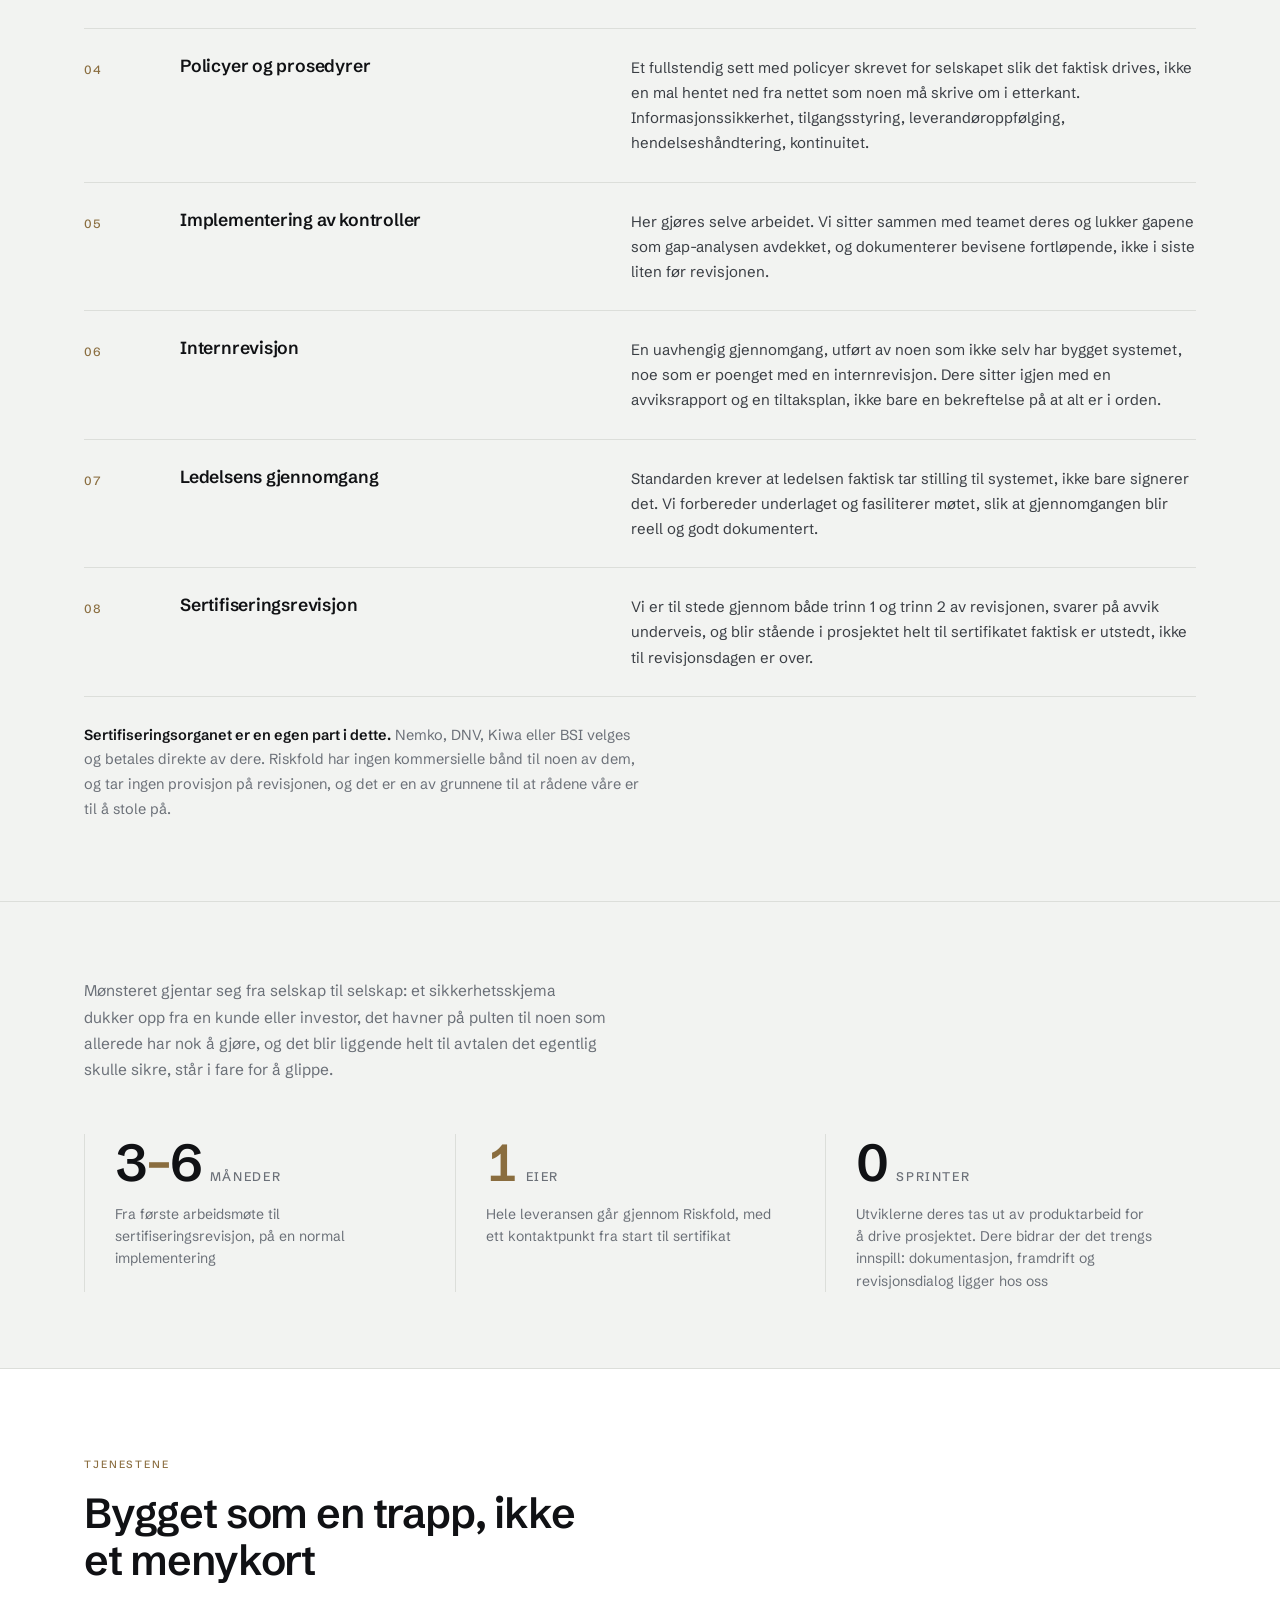
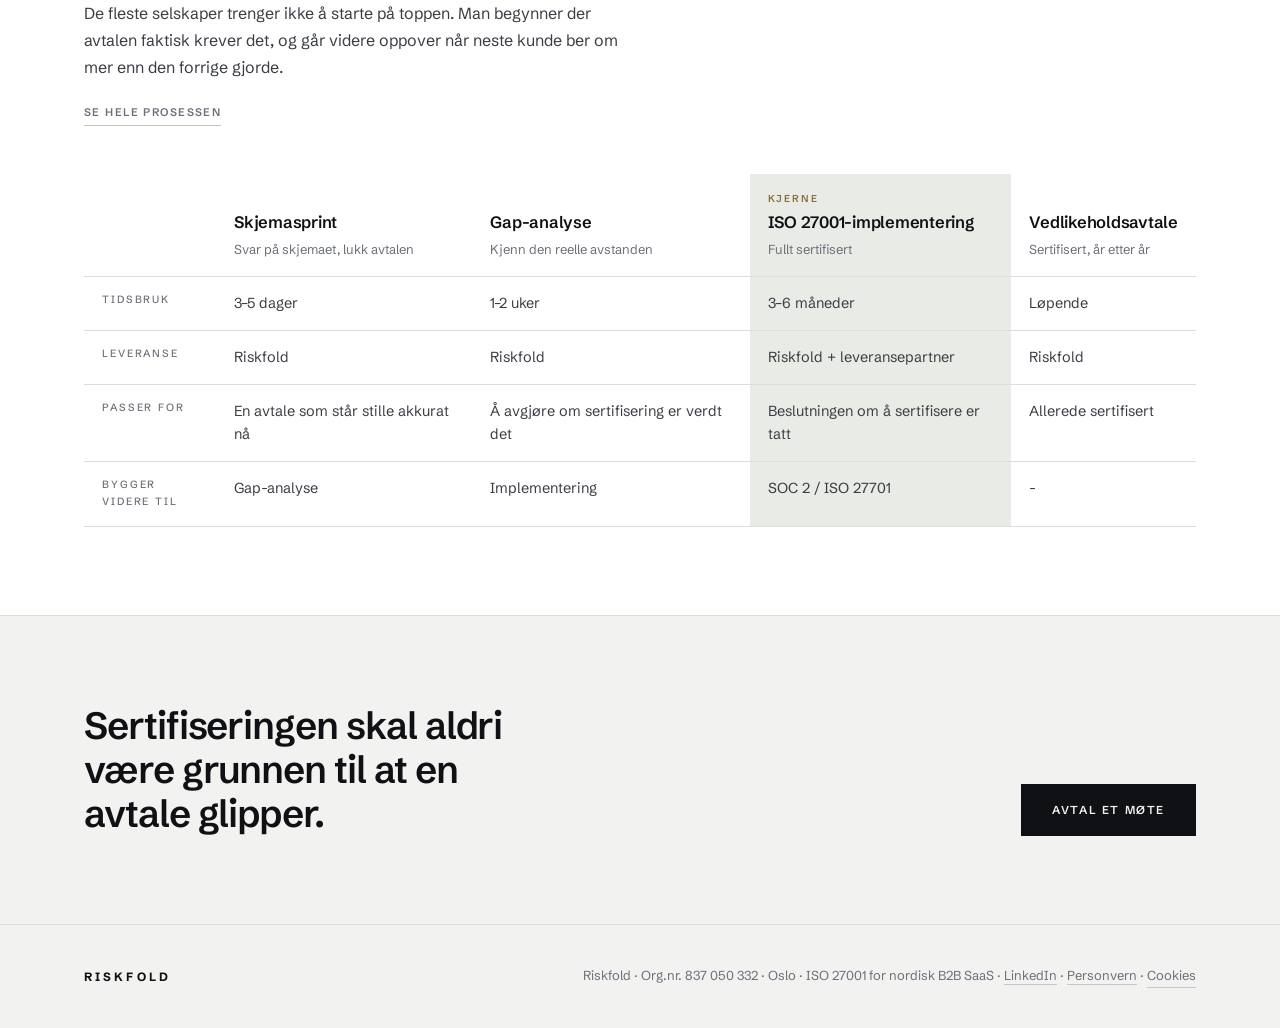
==== commit 71aa18a5: "Added Google Analytics & Cookies" ====
--- a/index.html
+++ b/index.html
@@ -3,6 +3,13 @@
 <head>
 <meta charset="UTF-8">
 <meta name="viewport" content="width=device-width, initial-scale=1">
+
+<!-- Google tag (gtag.js) — loaded only after cookie consent, see nav.js -->
+<script>
+  window.dataLayer = window.dataLayer || [];
+  function gtag(){dataLayer.push(arguments);}
+</script>
+
 <title data-en="Riskfold | ISO 27001 certification for Nordic B2B SaaS">Riskfold | ISO 27001-sertifisering for nordisk B2B SaaS</title>
 <meta name="description" content="Vi eier sertifiseringsløpet. Dere holder på med produktet. ISO 27001 for nordiske programvareselskaper der et sikkerhetsskjema har lagt seg i veien for en avtale." data-en="We own the certification process. You get on with the product. ISO 27001 for Nordic software companies where a security questionnaire has settled in the way of a deal.">
 <link rel="canonical" href="https://www.riskfold.com/">
@@ -275,9 +282,19 @@
 <footer>
   <div class="wrap foot-grid">
     <div class="foot-word">Riskfold</div>
-    <div class="foot-meta" data-en="Riskfold · Org. no. 837 050 332 · Oslo, Norway · ISO 27001 for Nordic B2B SaaS · &lt;a href=&quot;https://www.linkedin.com/company/riskfold&quot; target=&quot;_blank&quot; rel=&quot;noopener&quot;&gt;LinkedIn&lt;/a&gt;">Riskfold · Org.nr. 837 050 332 · Oslo · ISO 27001 for nordisk B2B SaaS · <a href="https://www.linkedin.com/company/riskfold" target="_blank" rel="noopener">LinkedIn</a></div>
+    <div class="foot-meta" data-en="Riskfold · Org. no. 837 050 332 · Oslo, Norway · ISO 27001 for Nordic B2B SaaS · &lt;a href=&quot;https://www.linkedin.com/company/riskfold&quot; target=&quot;_blank&quot; rel=&quot;noopener&quot;&gt;LinkedIn&lt;/a&gt; · &lt;a href=&quot;privacy.html&quot;&gt;Privacy&lt;/a&gt; · &lt;button type=&quot;button&quot; class=&quot;cookie-settings-link&quot;&gt;Cookies&lt;/button&gt;">Riskfold · Org.nr. 837 050 332 · Oslo · ISO 27001 for nordisk B2B SaaS · <a href="https://www.linkedin.com/company/riskfold" target="_blank" rel="noopener">LinkedIn</a> · <a href="privacy.html">Personvern</a> · <button type="button" class="cookie-settings-link">Cookies</button></div>
   </div>
 </footer>
 
+
+<div class="cookie-banner" id="cookieBanner" role="dialog" aria-live="polite" aria-label="Informasjonskapsler">
+  <div class="cookie-banner-inner">
+    <p class="cookie-text" data-en="We use Google Analytics to understand how the site is used. No tracking cookies are set until you accept. Read more in our &lt;a href=&quot;privacy.html&quot;&gt;privacy policy&lt;/a&gt;.">Vi bruker Google Analytics for å forstå hvordan siden brukes. Ingen sporingsinformasjonskapsler settes før du godtar. Les mer i <a href="privacy.html">personvernerklæringen</a>.</p>
+    <div class="cookie-actions">
+      <button type="button" class="cta-ghost cookie-decline" data-en="Decline">Avvis</button>
+      <button type="button" class="cta-primary cookie-accept" data-en="Accept">Godta</button>
+    </div>
+  </div>
+</div>
 </body>
 </html>
--- a/styles.css
+++ b/styles.css
@@ -470,7 +470,7 @@
   overflow:hidden;
 }
 .atmosphere::before{
-  content:'';position:absolute;inset:0;opacity:.16;
+  content:'';position:absolute;inset:0;opacity:.32;
   background-image:
     radial-gradient(1.6px 1.6px at 8% 22%, var(--ink) 50%, transparent 60%),
     radial-gradient(1.2px 1.2px at 27% 61%, var(--ink) 50%, transparent 60%),
@@ -486,7 +486,7 @@
           mask-image:linear-gradient(to bottom, black 0%, black 35%, transparent 85%);
 }
 .atmosphere::after{
-  content:'';position:absolute;inset:0;opacity:.12;
+  content:'';position:absolute;inset:0;opacity:.24;
   background-image:
     radial-gradient(1px 1px at 20% 30%, var(--ink) 50%, transparent 60%),
     radial-gradient(1.4px 1.4px at 60% 55%, var(--ink) 50%, transparent 60%),
@@ -501,3 +501,60 @@
 @media (prefers-contrast:more){
   .atmosphere{display:none;}
 }
+
+/* ==========================================================
+   COOKIE CONSENT
+   ========================================================== */
+
+.foot-meta .cookie-settings-link{
+  background:none;border:none;padding:0;cursor:pointer;
+  font:inherit;color:var(--muted);text-decoration:none;
+  border-bottom:1px solid var(--line-2);padding-bottom:1px;
+  transition:color .2s,border-color .2s;
+}
+.foot-meta .cookie-settings-link:hover{color:var(--accent);border-color:var(--accent);}
+
+.cookie-banner{
+  position:fixed;left:0;right:0;bottom:0;z-index:200;
+  background:var(--surface);border-top:1px solid var(--line);
+  padding:22px 0;
+  transform:translateY(100%);opacity:0;
+  transition:transform .35s ease,opacity .35s ease;
+  pointer-events:none;
+}
+.cookie-banner.visible{transform:translateY(0);opacity:1;pointer-events:auto;}
+
+.cookie-banner-inner{
+  max-width:var(--maxw);margin:0 auto;padding:0 44px;
+  display:flex;align-items:center;justify-content:space-between;gap:32px;flex-wrap:wrap;
+}
+@media (max-width:720px){ .cookie-banner-inner{padding:0 22px;} }
+
+.cookie-text{font-size:13.5px;line-height:1.6;color:var(--body);max-width:60ch;}
+.cookie-text a{color:var(--ink);text-decoration:none;border-bottom:1px solid var(--line-2);padding-bottom:1px;transition:color .2s,border-color .2s;}
+.cookie-text a:hover{color:var(--accent);border-color:var(--accent);}
+.cookie-actions{display:flex;gap:12px;flex:none;}
+.cookie-actions .cta-ghost,.cookie-actions .cta-primary{
+  padding:12px 22px;font-size:10.5px;
+}
+@media (max-width:600px){
+  .cookie-banner-inner{flex-direction:column;align-items:stretch;gap:16px;}
+  .cookie-actions{width:100%;}
+  .cookie-actions .cta-ghost,.cookie-actions .cta-primary{flex:1;text-align:center;}
+}
+
+/* ==========================================================
+   LEGAL / PRIVACY PAGE
+   ========================================================== */
+
+.legal{padding:68px 0 100px;}
+.legal-updated{font-size:13px;color:var(--muted);margin-bottom:56px;}
+.legal-section{max-width:72ch;padding:32px 0;border-top:1px solid var(--line);}
+.legal-section:first-of-type{border-top:none;padding-top:0;}
+.legal-section h2{font-weight:600;font-size:19px;letter-spacing:-.015em;margin-bottom:14px;}
+.legal-section p{font-size:15px;line-height:1.75;color:var(--body);margin-bottom:14px;}
+.legal-section p:last-child{margin-bottom:0;}
+.legal-section ul{margin:0 0 14px 20px;padding:0;}
+.legal-section li{font-size:15px;line-height:1.75;color:var(--body);margin-bottom:8px;}
+.legal-section a{color:var(--ink);text-decoration:none;border-bottom:1px solid var(--line-2);padding-bottom:1px;transition:color .2s,border-color .2s;}
+.legal-section a:hover{color:var(--accent);border-color:var(--accent);}
